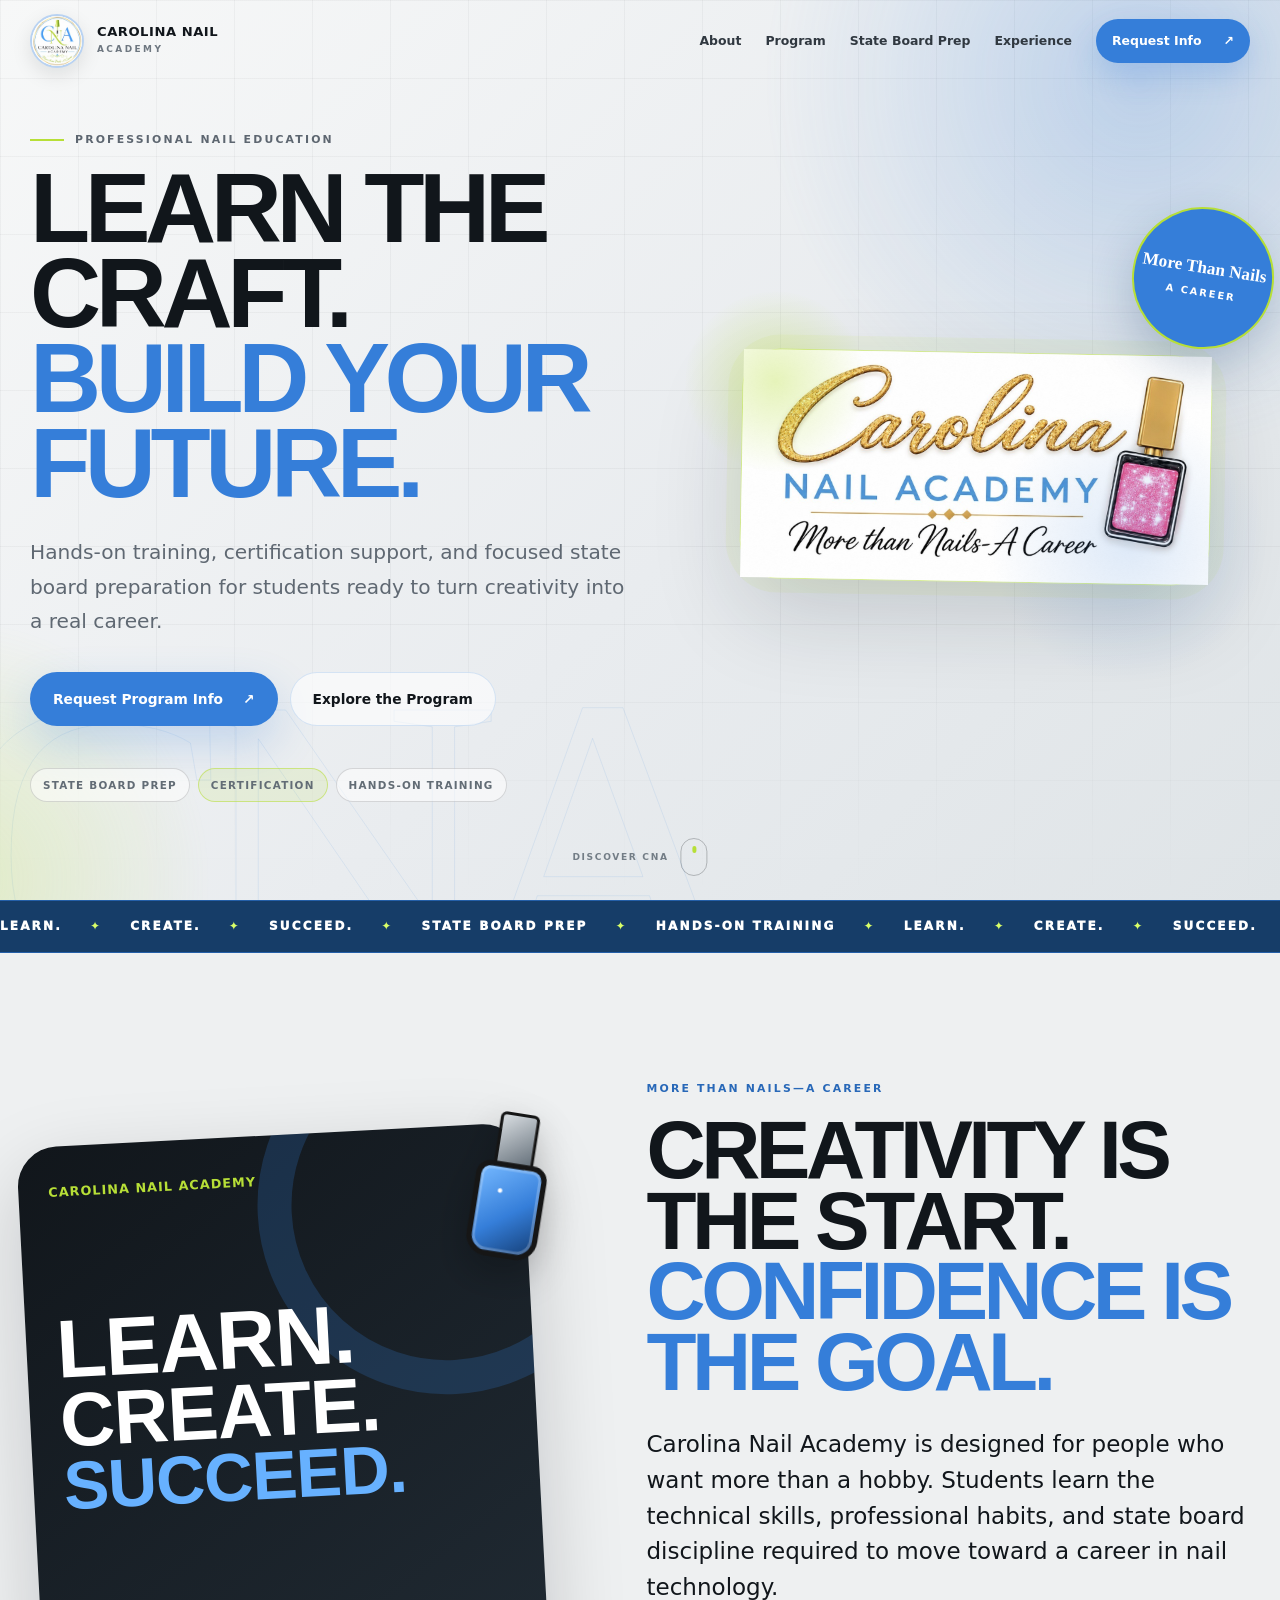
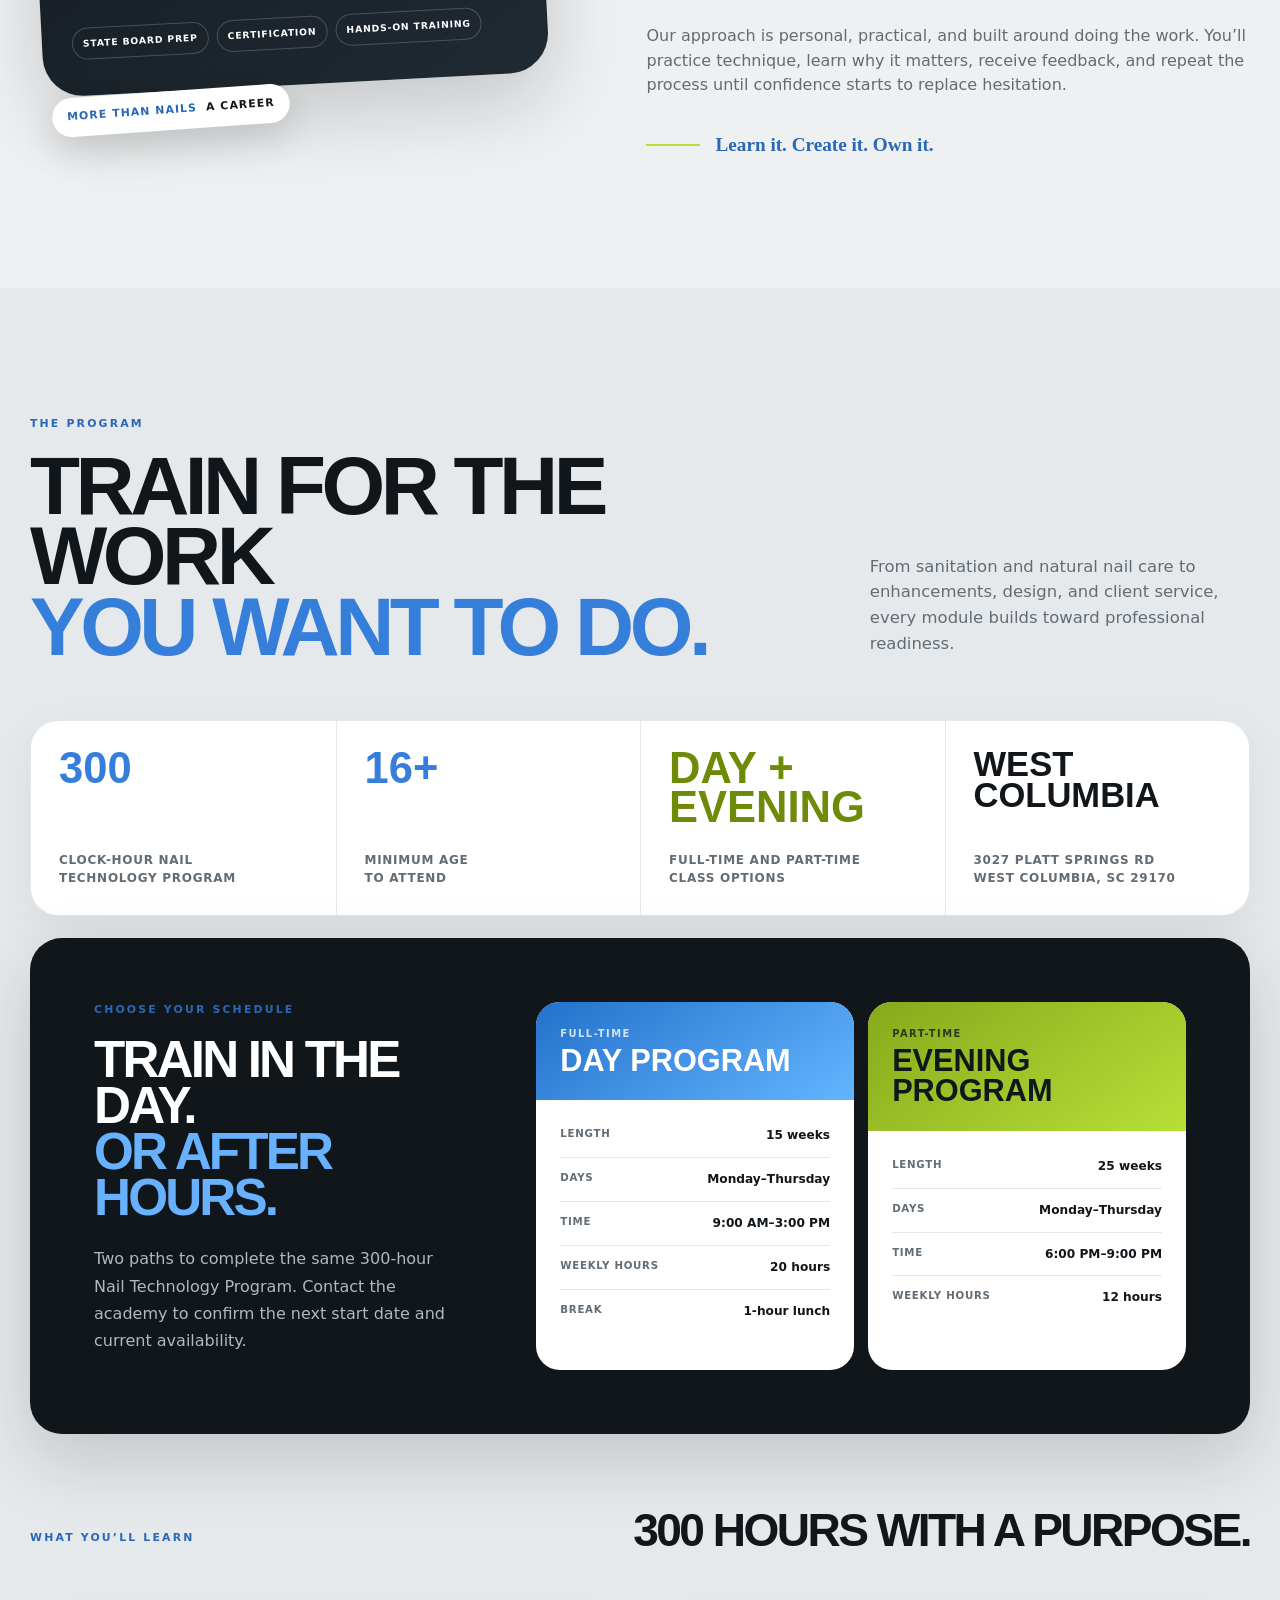
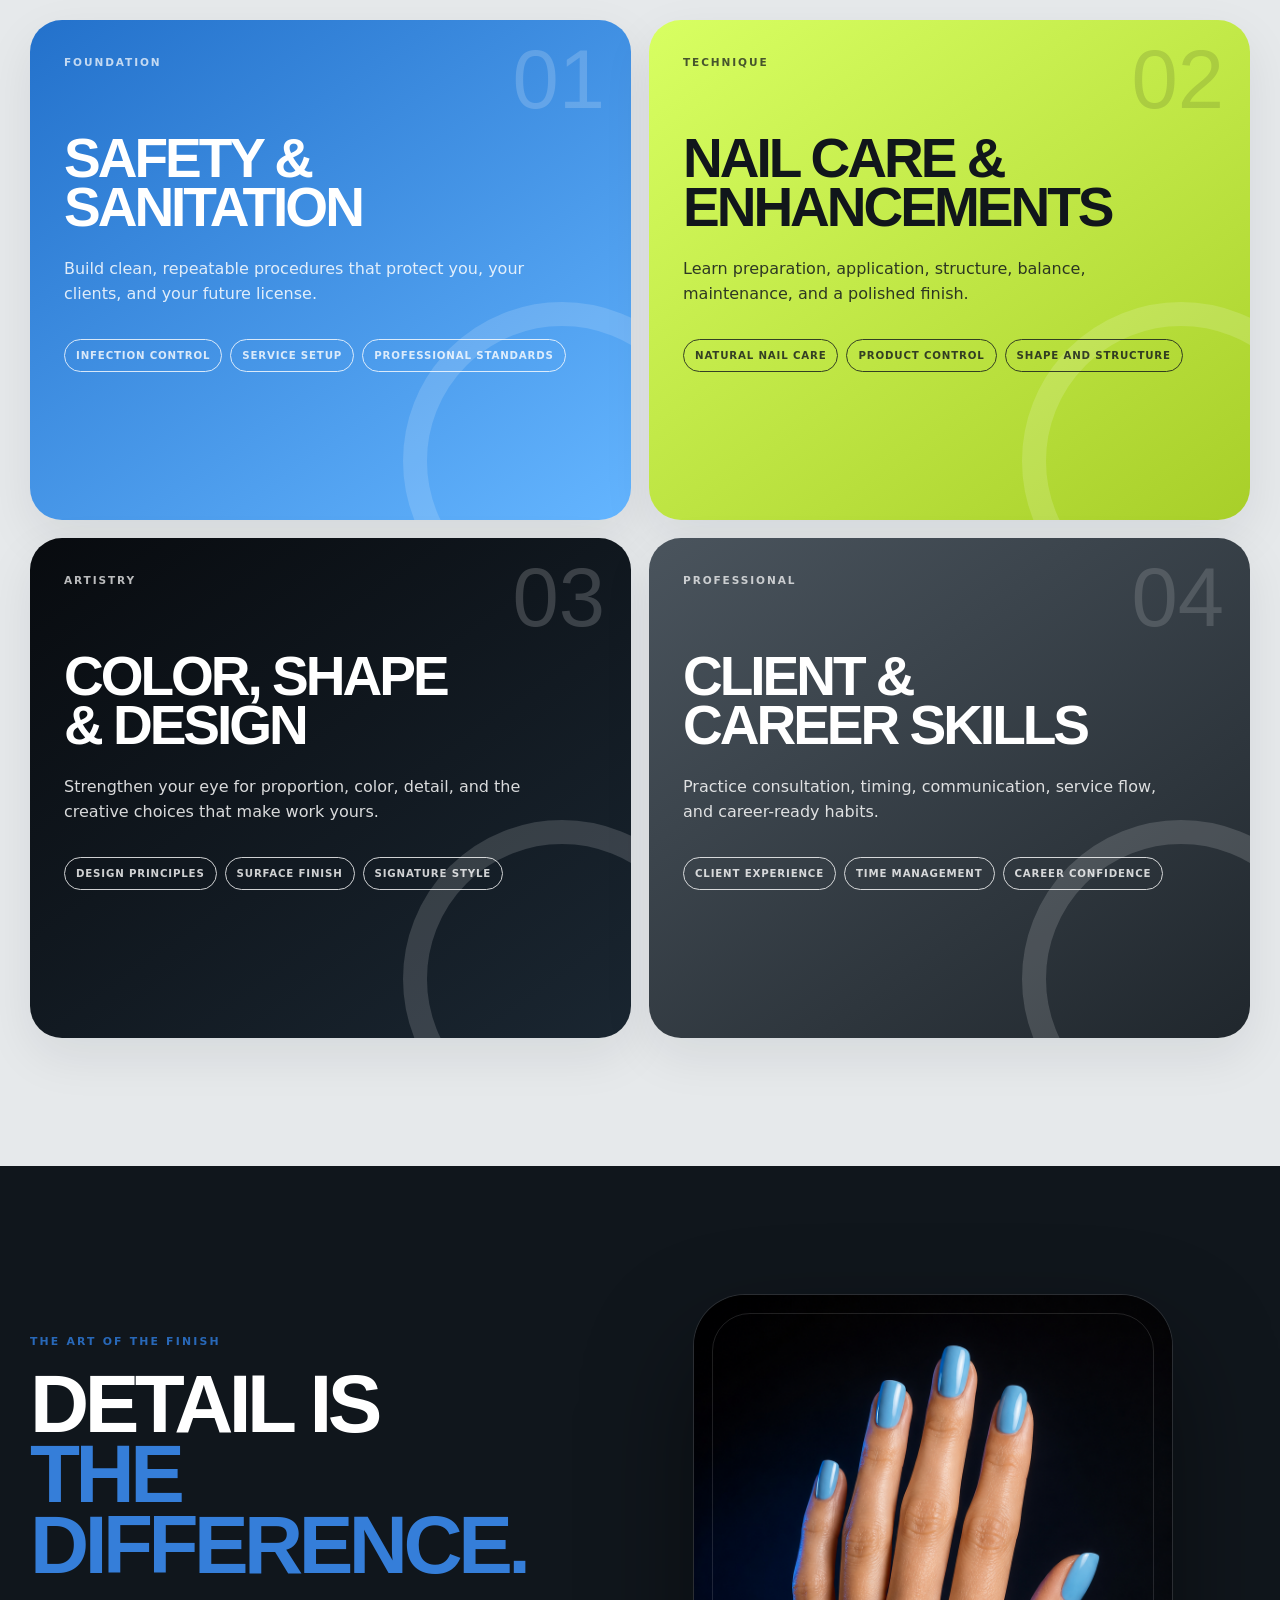
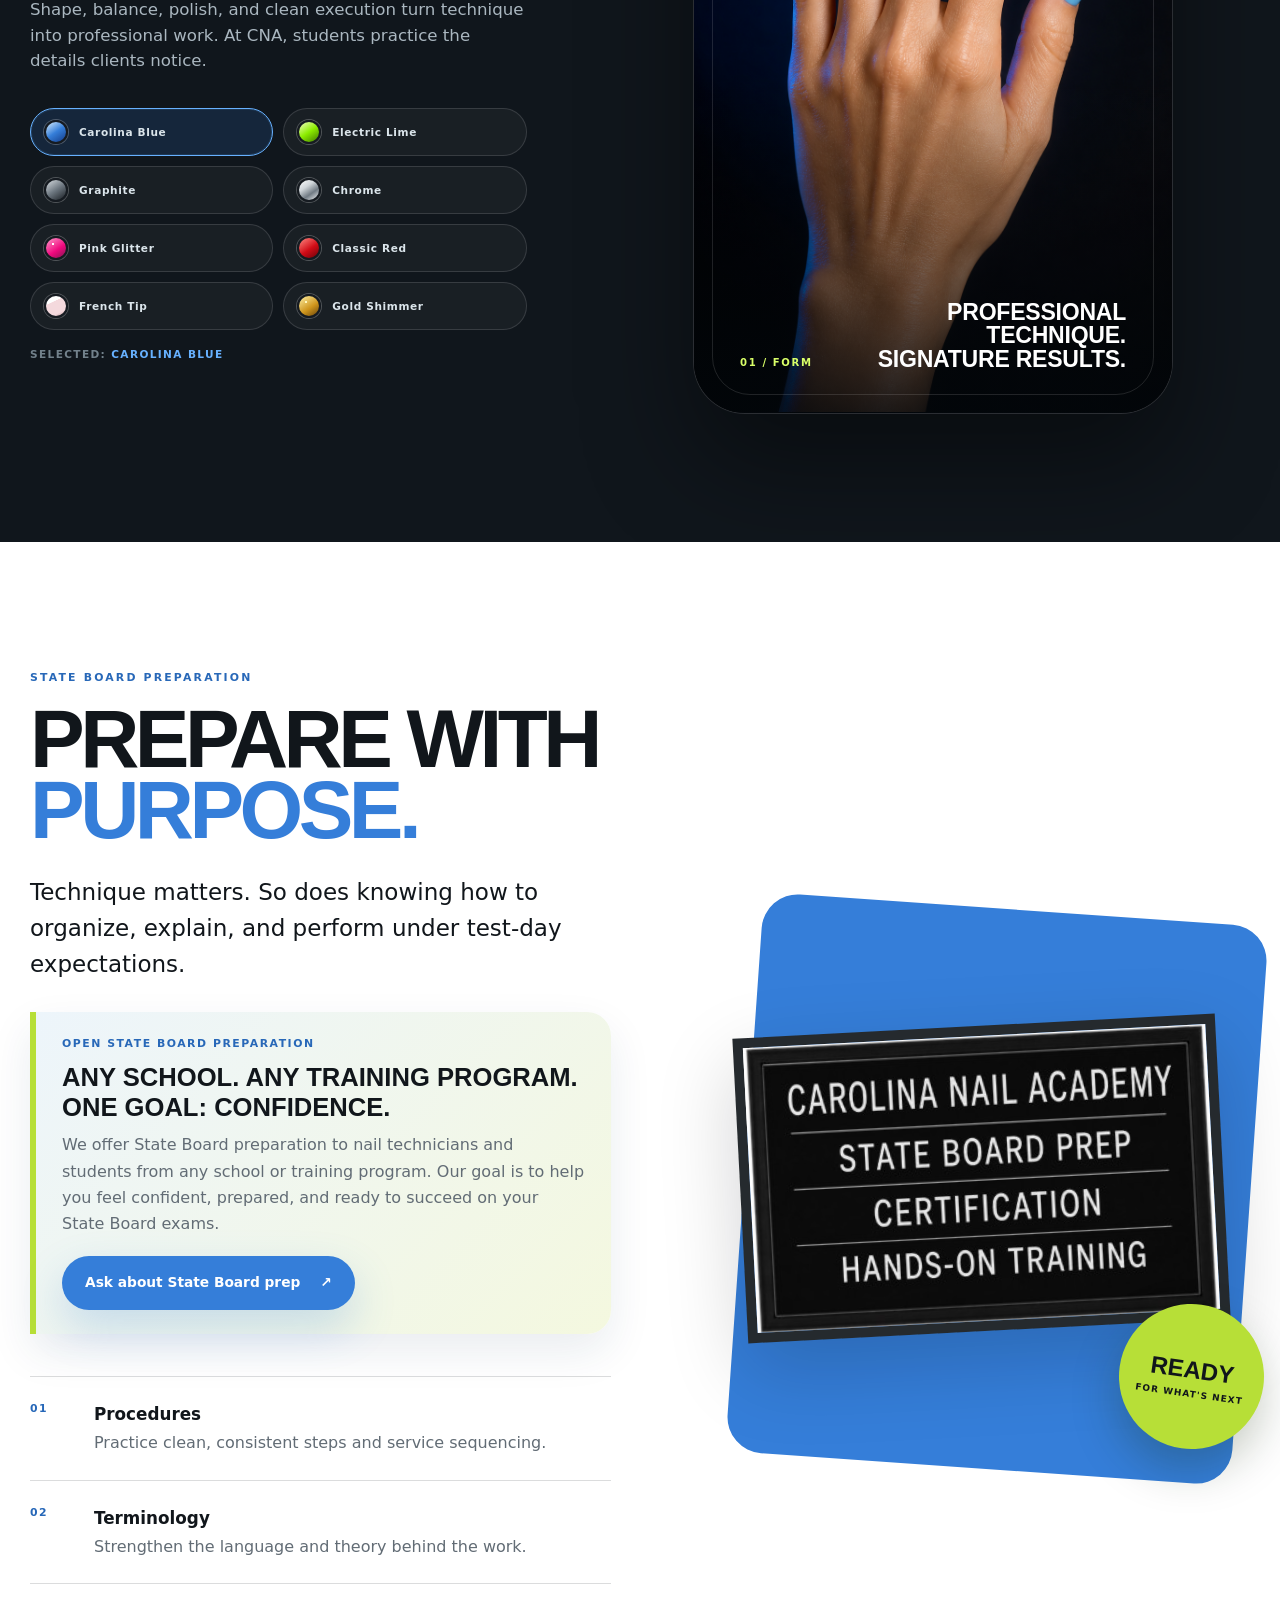
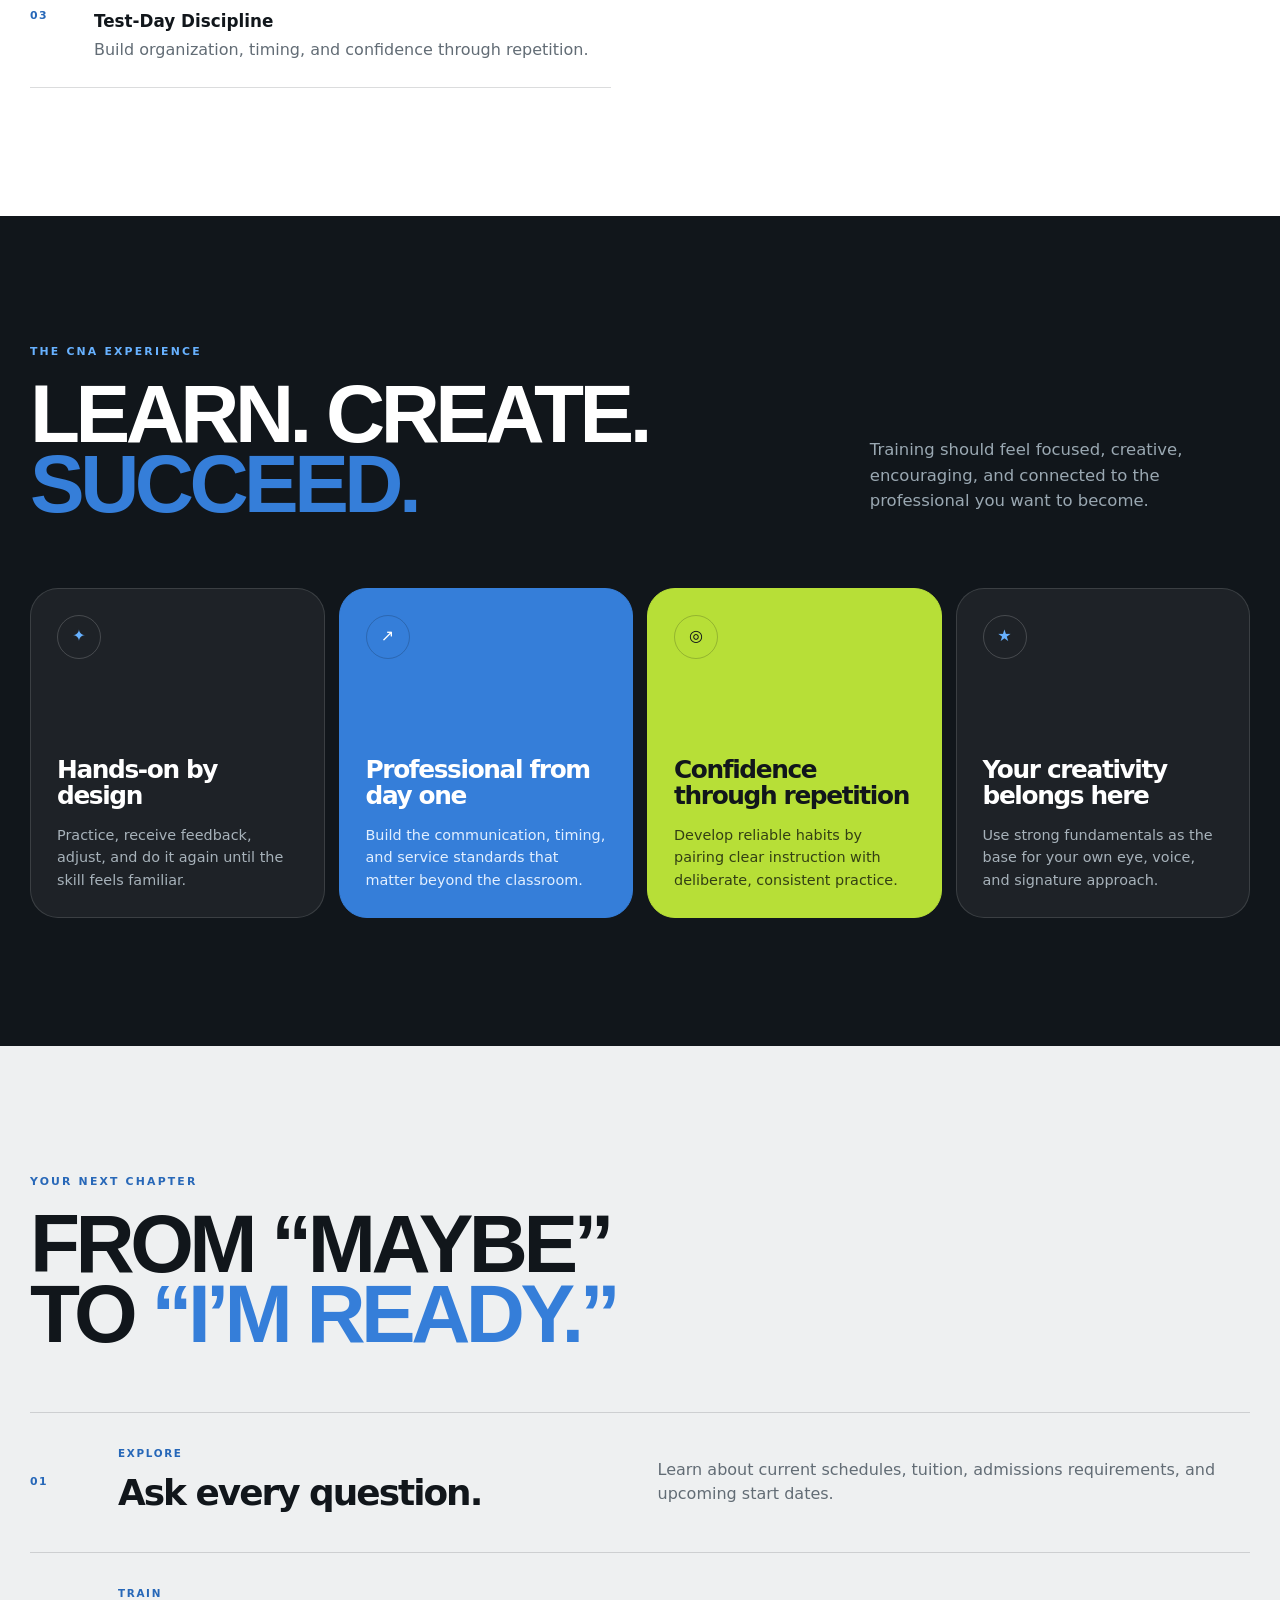
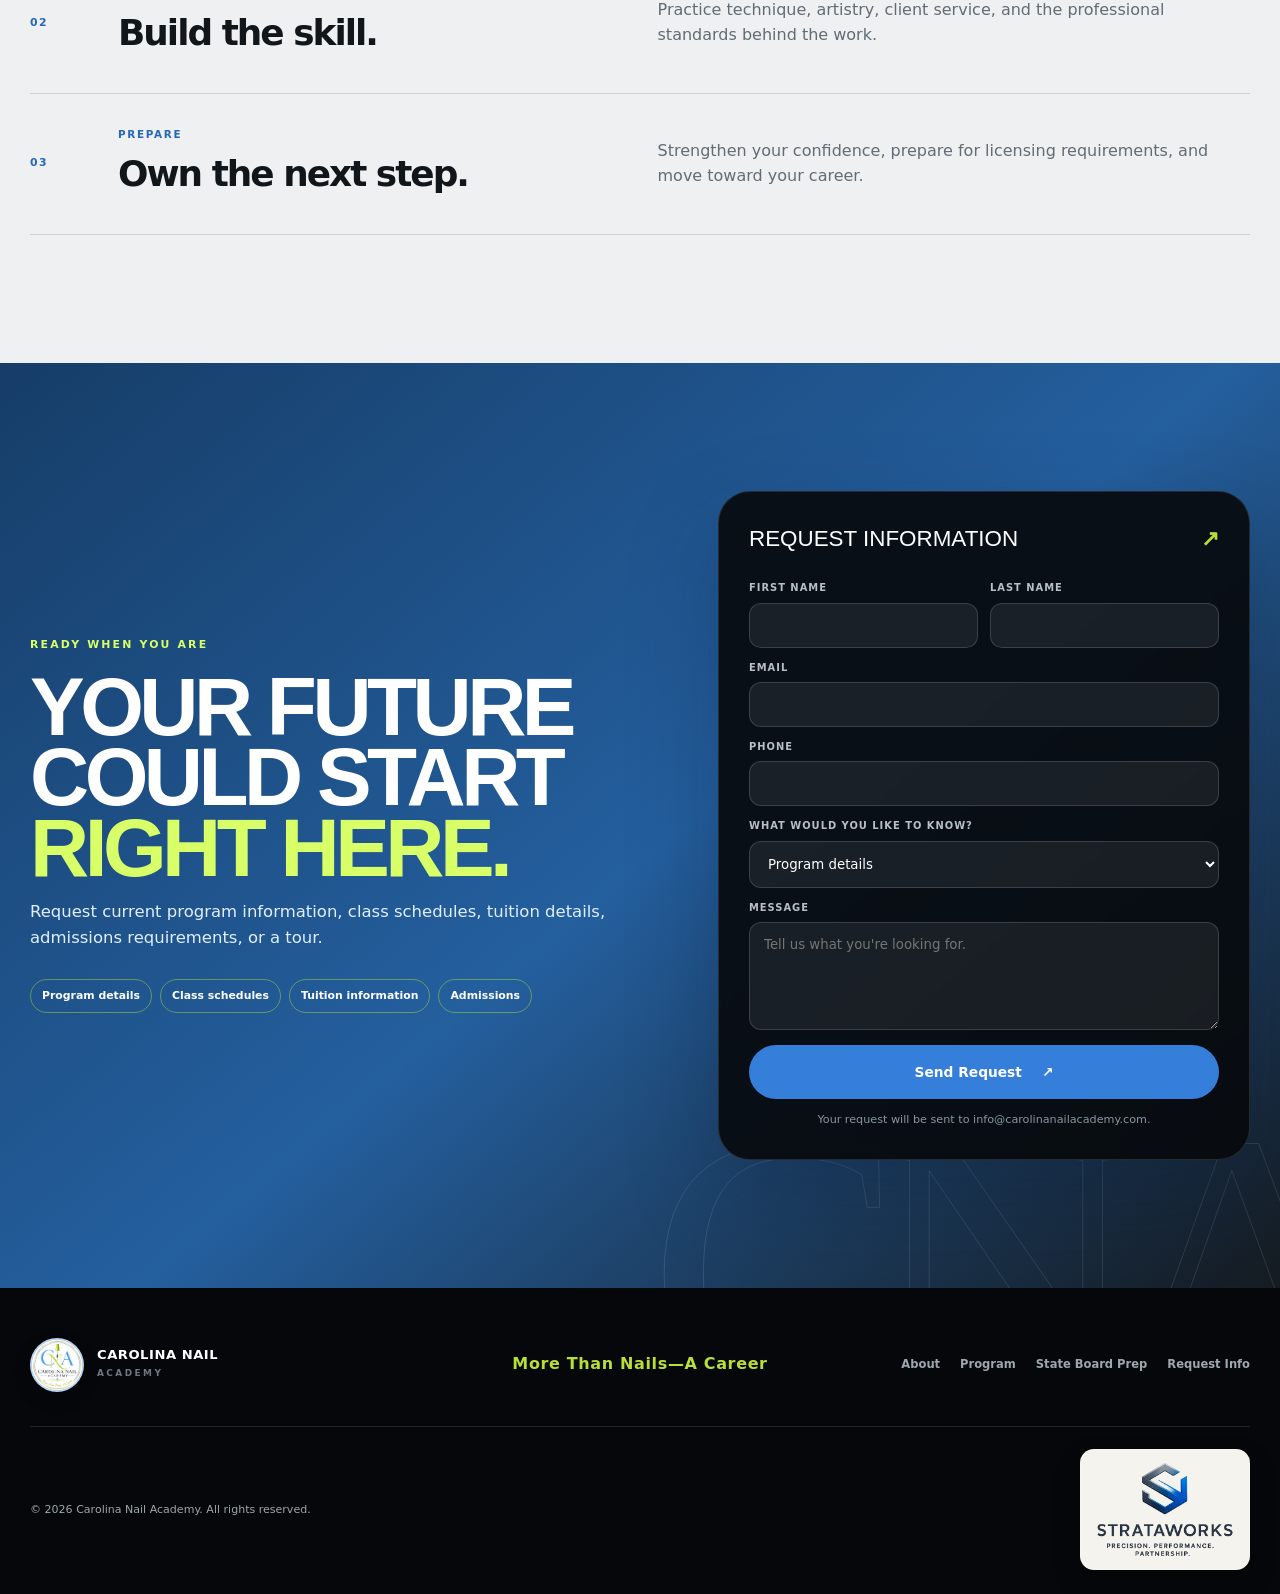
==== index.html @ ae4e2f76 "feat: connect inquiry form to academy inbox" ====
<!doctype html>
<html lang="en">
  <head>
    <meta charset="utf-8" />
    <meta name="viewport" content="width=device-width,initial-scale=1" />
    <meta name="theme-color" content="#15191e" />
    <meta
      name="description"
      content="Carolina Nail Academy offers hands-on nail technology education, certification support, and focused state board preparation in a modern, welcoming learning environment."
    />
    <meta
      property="og:title"
      content="Carolina Nail Academy | More Than Nails—A Career"
    />
    <meta
      property="og:description"
      content="Learn the craft, prepare for state board, and build the confidence to begin your nail career."
    />
    <meta property="og:type" content="website" />
    <meta property="og:image" content="assets/cna-pink-wordmark.jpg" />
    <title>Carolina Nail Academy | More Than Nails—A Career</title>
    <link rel="icon" href="assets/cna-business-logo.jpg" type="image/jpeg" />
    <link rel="stylesheet" href="styles.css?v=finish-library" />
    <style>
      :root {
        --ink: #11161b;
        --ink-soft: #1b2229;
        --paper: #eef0f1;
        --white: #ffffff;
        --blue: #357ed9;
        --blue-bright: #67b1ff;
        --lime: #b7df37;
        --lime-bright: #d9ff68;
        --gold: #b7df37;
        --pink: #357ed9;
        --muted: #626c75;
        --line: rgba(17, 22, 27, 0.15);
      }
      :focus-visible {
        outline-color: var(--lime);
      }
      .brand-logo {
        border-color: rgba(53, 126, 217, 0.35);
      }
      .site-nav > a:not(.nav-cta)::after {
        background: var(--blue);
      }
      .nav-cta {
        background: var(--blue);
        color: #fff;
        box-shadow: 0 12px 30px rgba(53, 126, 217, 0.24);
      }
      .nav-cta:hover {
        background: var(--lime);
        color: var(--ink);
      }
      .hero {
        background: linear-gradient(
          135deg,
          #f7f8f8 0,
          #e9ecef 56%,
          #dfe4e7 100%
        );
      }
      .hero::after {
        -webkit-text-stroke-color: rgba(53, 126, 217, 0.1);
      }
      .glow-blue {
        background: radial-gradient(
          circle,
          rgba(53, 126, 217, 0.25),
          rgba(53, 126, 217, 0.07) 48%,
          transparent 70%
        );
      }
      .glow-lime {
        background: radial-gradient(
          circle,
          rgba(183, 223, 55, 0.24),
          transparent 68%
        );
      }
      .kicker span {
        background: var(--lime);
      }
      h1 em,
      h2 em {
        color: var(--blue);
      }
      .button-pink {
        background: var(--blue);
        color: #fff;
        box-shadow: 0 18px 44px rgba(53, 126, 217, 0.23);
      }
      .button-pink:hover {
        background: var(--lime);
        color: var(--ink);
      }
      .button-quiet {
        border-color: rgba(53, 126, 217, 0.18);
      }
      .hero-proof span {
        background: rgba(255, 255, 255, 0.55);
      }
      .hero-proof span:nth-child(2) {
        border-color: rgba(183, 223, 55, 0.55);
        background: rgba(183, 223, 55, 0.12);
      }
      .art-frame {
        border-color: rgba(183, 223, 55, 0.52);
        background: linear-gradient(145deg, #fff, #eef1f3);
        box-shadow:
          0 34px 90px rgba(19, 30, 42, 0.16),
          0 0 0 14px rgba(183, 223, 55, 0.08);
      }
      .art-frame::before {
        content: "";
        position: absolute;
        left: -58px;
        top: -58px;
        width: 180px;
        height: 180px;
        border-radius: 50%;
        background: radial-gradient(
          circle,
          rgba(183, 223, 55, 0.34),
          rgba(183, 223, 55, 0.08) 56%,
          transparent 72%
        );
        pointer-events: none;
      }
      .art-frame::after {
        background: radial-gradient(
          circle,
          rgba(53, 126, 217, 0.16),
          transparent 70%
        );
      }
      .hero-visual {
        display: flex;
        align-items: center;
        justify-content: center;
        min-height: 560px;
      }
      .art-frame {
        position: relative;
        inset: auto;
        width: min(100%, 470px);
        min-height: 0;
        display: grid;
        place-items: center;
        overflow: visible;
        transform: rotate(1deg);
      }
      .art-frame img {
        width: 100%;
        height: auto;
        max-height: 560px;
        padding: 0;
        object-fit: contain;
        object-position: center;
      }
      @media (max-width: 1060px) {
        .hero-visual {
          min-height: 520px;
        }
        .art-frame {
          width: min(88vw, 440px);
        }
      }
      @media (max-width: 540px) {
        .hero-visual {
          min-height: 430px;
        }
        .art-frame {
          width: min(88vw, 360px);
        }
      }
      .career-stamp {
        border-color: var(--lime);
        background: var(--blue);
        color: #fff;
        box-shadow: 0 18px 45px rgba(24, 64, 110, 0.24);
      }
      .scroll-cue i::before {
        background: var(--lime);
      }
      .credential-bar {
        border-color: #245fa8;
        background: #163d68;
        color: #fff;
      }
      .credential-track b {
        color: var(--lime-bright);
      }
      .eyebrow {
        color: #2868b8;
      }
      .career-card {
        background: linear-gradient(145deg, #11161b, #202a33);
      }
      .career-card::after {
        border-color: rgba(53, 126, 217, 0.22);
      }
      .career-card > p {
        color: var(--lime);
        font-family: var(--sans);
        font-weight: 850;
        text-transform: uppercase;
        letter-spacing: 0.08em;
        font-size: 0.8rem;
      }
      .career-card > strong em {
        color: var(--blue-bright);
      }
      .career-card > strong {
        font-size: clamp(2.8rem, 5vw, 5.25rem);
        line-height: 0.9;
      }
      .career-card {
        padding: 42px;
      }
      @media (max-width: 540px) {
        .career-card {
          padding: 28px;
        }
        .career-card > strong {
          font-size: clamp(2.45rem, 11vw, 3.35rem);
          line-height: 0.92;
        }
        .polish-bottle {
          right: -12px;
          top: 18px;
          transform: rotate(9deg) scale(0.72);
        }
      }
      .polish-bottle i {
        background: linear-gradient(145deg, #d8dde1, #66717b);
      }
      .polish-bottle span {
        background:
          radial-gradient(circle at 35% 28%, #fff 0 2%, transparent 4%),
          linear-gradient(145deg, #75b8ff, #357ed9 55%, #153f77);
      }
      .art-note span,
      .signature-line {
        color: #2868b8;
      }
      .signature-line span {
        background: var(--lime);
      }
      .program-section {
        background: #e6e9eb;
      }
      .card-lime {
        background: linear-gradient(145deg, #d8ff62, #a8cf29);
        color: var(--ink);
      }
      .card-gold {
        background: linear-gradient(145deg, #4a545d, #20272d);
        color: #fff;
      }
      .card-gold .card-number {
        color: rgba(255, 255, 255, 0.14);
      }
      .studio-section {
        background: #10161c;
      }
      .finish-label strong {
        color: var(--blue-bright);
      }
      .swatch-graphite {
        background: linear-gradient(145deg, #d9dee2, #6d7780, #171c21);
      }
      .swatch-chrome {
        background: linear-gradient(
          145deg,
          #fff,
          #cfd5d9 35%,
          #717b84 65%,
          #f7f9fa
        );
      }
      .finish-graphite {
        --finish: linear-gradient(
          150deg,
          #eef1f3 0 7%,
          #7d8790 28%,
          #343b42 63%,
          #11161b 88%,
          #8f99a2
        );
      }
      .finish-chrome {
        --finish: linear-gradient(
          150deg,
          #ffffff 0 8%,
          #dfe4e7 24%,
          #8f989f 48%,
          #394047 72%,
          #f5f7f8 92%
        );
      }
      .orbit-one::before {
        background: var(--blue);
        box-shadow: 0 0 28px var(--blue);
      }
      .orbit-two::before {
        background: var(--lime);
        box-shadow: 0 0 28px var(--lime);
      }
      .stage-badge {
        border-color: rgba(183, 223, 55, 0.35);
        color: var(--lime-bright);
      }
      .experience-card > span {
        color: var(--blue-bright);
      }
      .experience-card.accent-lime {
        background: var(--lime);
        color: var(--ink);
        border-color: var(--lime);
      }
      .experience-card.accent-lime p {
        color: #334013;
      }
      .contact-section {
        background: linear-gradient(
          140deg,
          #163d68 0,
          #245f9e 52%,
          #151b21 100%
        );
      }
      .contact-copy .eyebrow,
      .contact-copy h2 em {
        color: var(--lime-bright);
      }
      .contact-points span {
        border-color: rgba(183, 223, 55, 0.45);
      }
      .form-title b {
        color: var(--lime);
      }
      .interest-form input:focus,
      .interest-form select:focus,
      .interest-form textarea:focus {
        border-color: var(--blue-bright);
        box-shadow: 0 0 0 3px rgba(53, 126, 217, 0.2);
      }
      .form-button {
        background: var(--blue);
        color: #fff;
      }
      .form-button:hover {
        background: var(--lime);
        color: var(--ink);
      }
      .form-note.is-success {
        color: var(--lime-bright);
      }
      .footer-main > p {
        color: var(--lime);
        font-family: var(--sans);
        font-weight: 800;
        letter-spacing: 0.04em;
      }
      .footer-bottom a:hover,
      .footer-nav a:hover {
        color: var(--lime);
      }
    </style>
    <script defer="defer" src="script.js?v=finish-library"></script>
  </head>
  <body>
    <a class="skip-link" href="#main">Skip to content</a>
    <header class="site-header" id="top">
      <div class="shell nav-shell">
        <a class="brand" href="#home" aria-label="Carolina Nail Academy home"
          ><img
            class="brand-logo"
            src="assets/cna-business-logo.jpg"
            alt=""
          /><span class="brand-name"
            ><strong>Carolina Nail</strong><small>Academy</small></span
          ></a
        ><button
          class="menu-toggle"
          type="button"
          aria-expanded="false"
          aria-controls="site-nav"
          aria-label="Open navigation"
        >
          <span></span><span></span>
        </button>
        <nav class="site-nav" id="site-nav" aria-label="Primary navigation">
          <a href="#about">About</a><a href="#program">Program</a
          ><a href="#board-prep">State Board Prep</a
          ><a href="#experience">Experience</a
          ><a class="nav-cta" href="#contact"
            >Request Info <span aria-hidden="true">↗</span></a
          >
        </nav>
      </div>
    </header>
    <main id="main">
      <section class="hero" id="home">
        <div class="hero-glow glow-blue" aria-hidden="true"></div>
        <div class="hero-glow glow-lime" aria-hidden="true"></div>
        <div class="shell hero-grid">
          <div class="hero-copy reveal">
            <p class="kicker"><span></span> Professional Nail Education</p>
            <h1>Learn the craft.<br /><em>Build your future.</em></h1>
            <p class="hero-lede">
              Hands-on training, certification support, and focused state board
              preparation for students ready to turn creativity into a real
              career.
            </p>
            <div class="hero-actions">
              <a class="button button-pink" href="#contact"
                >Request Program Info <span aria-hidden="true">↗</span></a
              ><a class="button button-quiet" href="#program"
                >Explore the Program</a
              >
            </div>
            <div class="hero-proof" aria-label="Program focus">
              <span>State Board Prep</span><span>Certification</span
              ><span>Hands-On Training</span>
            </div>
          </div>
          <div
            class="hero-visual reveal"
            aria-label="Carolina Nail Academy wordmark"
          >
            <div class="art-frame">
              <img
                src="assets/cna-pink-wordmark.jpg"
                alt="Carolina Nail Academy — More Than Nails, A Career"
              />
            </div>
            <div class="career-stamp" aria-hidden="true">
              <strong>More Than Nails</strong><span>A Career</span>
            </div>
          </div>
        </div>
        <a class="scroll-cue" href="#about"
          ><span>Discover CNA</span><i aria-hidden="true"></i
        ></a>
      </section>
      <section class="credential-bar" aria-label="Academy promise">
        <div class="credential-track">
          <span>LEARN.</span><b>✦</b><span>CREATE.</span><b>✦</b
          ><span>SUCCEED.</span><b>✦</b><span>STATE BOARD PREP</span><b>✦</b
          ><span>HANDS-ON TRAINING</span><b>✦</b
          ><span aria-hidden="true">LEARN.</span><b aria-hidden="true">✦</b
          ><span aria-hidden="true">CREATE.</span><b aria-hidden="true">✦</b
          ><span aria-hidden="true">SUCCEED.</span><b aria-hidden="true">✦</b
          ><span aria-hidden="true">STATE BOARD PREP</span
          ><b aria-hidden="true">✦</b
          ><span aria-hidden="true">HANDS-ON TRAINING</span
          ><b aria-hidden="true">✦</b>
        </div>
      </section>
      <section class="section about-section" id="about">
        <div class="shell about-grid">
          <div
            class="about-art reveal"
            aria-label="Carolina Nail Academy learning promise"
          >
            <div class="career-card">
              <p>Carolina Nail Academy</p>
              <strong>LEARN.<br />CREATE.<br /><em>SUCCEED.</em></strong>
              <div>
                <span>State Board Prep</span><span>Certification</span
                ><span>Hands-On Training</span>
              </div>
            </div>
            <div class="polish-bottle" aria-hidden="true">
              <i></i><span></span>
            </div>
            <p class="art-note"><span>More Than Nails</span> A Career</p>
          </div>
          <div class="about-copy reveal">
            <p class="eyebrow">More Than Nails—A Career</p>
            <h2>
              CREATIVITY IS THE START.<br /><em>CONFIDENCE IS THE GOAL.</em>
            </h2>
            <p class="lead">
              Carolina Nail Academy is designed for people who want more than a
              hobby. Students learn the technical skills, professional habits,
              and state board discipline required to move toward a career in
              nail technology.
            </p>
            <p>
              Our approach is personal, practical, and built around doing the
              work. You’ll practice technique, learn why it matters, receive
              feedback, and repeat the process until confidence starts to
              replace hesitation.
            </p>
            <div class="signature-line">
              <span></span><strong>Learn it. Create it. Own it.</strong>
            </div>
          </div>
        </div>
      </section>
      <section class="section program-section" id="program">
        <div class="shell">
          <div class="section-heading reveal">
            <div>
              <p class="eyebrow">The Program</p>
              <h2>TRAIN FOR THE WORK<br /><em>YOU WANT TO DO.</em></h2>
            </div>
            <p>
              From sanitation and natural nail care to enhancements, design, and
              client service, every module builds toward professional readiness.
            </p>
          </div>
          <div class="program-facts reveal" aria-label="Program highlights">
            <article>
              <strong>300</strong>
              <span>Clock-hour nail<br />technology program</span>
            </article>
            <article>
              <strong>16+</strong> <span>Minimum age<br />to attend</span>
            </article>
            <article>
              <strong>Day + Evening</strong>
              <span>Full-time and part-time<br />class options</span>
            </article>
            <article>
              <strong>West Columbia</strong>
              <span>3027 Platt Springs Rd<br />West Columbia, SC 29170</span>
            </article>
          </div>
          <div class="schedule-panel reveal" id="schedule">
            <div class="schedule-intro">
              <p class="eyebrow">Choose Your Schedule</p>
              <h3>TRAIN IN THE DAY.<br /><em>OR AFTER HOURS.</em></h3>
              <p>
                Two paths to complete the same 300-hour Nail Technology Program.
                Contact the academy to confirm the next start date and current
                availability.
              </p>
            </div>
            <div class="schedule-options">
              <article class="schedule-card schedule-day">
                <div><span>Full-Time</span><strong>Day Program</strong></div>
                <dl>
                  <div>
                    <dt>Length</dt>
                    <dd>15 weeks</dd>
                  </div>
                  <div>
                    <dt>Days</dt>
                    <dd>Monday–Thursday</dd>
                  </div>
                  <div>
                    <dt>Time</dt>
                    <dd>9:00 AM–3:00 PM</dd>
                  </div>
                  <div>
                    <dt>Weekly hours</dt>
                    <dd>20 hours</dd>
                  </div>
                  <div>
                    <dt>Break</dt>
                    <dd>1-hour lunch</dd>
                  </div>
                </dl>
              </article>
              <article class="schedule-card schedule-night">
                <div>
                  <span>Part-Time</span><strong>Evening Program</strong>
                </div>
                <dl>
                  <div>
                    <dt>Length</dt>
                    <dd>25 weeks</dd>
                  </div>
                  <div>
                    <dt>Days</dt>
                    <dd>Monday–Thursday</dd>
                  </div>
                  <div>
                    <dt>Time</dt>
                    <dd>6:00 PM–9:00 PM</dd>
                  </div>
                  <div>
                    <dt>Weekly hours</dt>
                    <dd>12 hours</dd>
                  </div>
                </dl>
              </article>
            </div>
          </div>
          <div class="curriculum-heading reveal">
            <p class="eyebrow">What You’ll Learn</p>
            <h3>300 HOURS WITH A PURPOSE.</h3>
          </div>
          <div class="program-grid">
            <article class="program-card card-blue reveal">
              <span class="card-number">01</span>
              <p class="card-kicker">Foundation</p>
              <h3>Safety &amp;<br />Sanitation</h3>
              <p>
                Build clean, repeatable procedures that protect you, your
                clients, and your future license.
              </p>
              <ul>
                <li>Infection control</li>
                <li>Service setup</li>
                <li>Professional standards</li>
              </ul>
            </article>
            <article class="program-card card-lime reveal">
              <span class="card-number">02</span>
              <p class="card-kicker">Technique</p>
              <h3>Nail Care &amp;<br />Enhancements</h3>
              <p>
                Learn preparation, application, structure, balance, maintenance,
                and a polished finish.
              </p>
              <ul>
                <li>Natural nail care</li>
                <li>Product control</li>
                <li>Shape and structure</li>
              </ul>
            </article>
            <article class="program-card card-dark reveal">
              <span class="card-number">03</span>
              <p class="card-kicker">Artistry</p>
              <h3>Color, Shape<br />&amp; Design</h3>
              <p>
                Strengthen your eye for proportion, color, detail, and the
                creative choices that make work yours.
              </p>
              <ul>
                <li>Design principles</li>
                <li>Surface finish</li>
                <li>Signature style</li>
              </ul>
            </article>
            <article class="program-card card-gold reveal">
              <span class="card-number">04</span>
              <p class="card-kicker">Professional</p>
              <h3>Client &amp;<br />Career Skills</h3>
              <p>
                Practice consultation, timing, communication, service flow, and
                career-ready habits.
              </p>
              <ul>
                <li>Client experience</li>
                <li>Time management</li>
                <li>Career confidence</li>
              </ul>
            </article>
          </div>
        </div>
      </section>
      <section class="section studio-section" id="style-studio">
        <div class="shell studio-grid">
          <div class="studio-copy reveal">
            <p class="eyebrow">The Art of the Finish</p>
            <h2>DETAIL IS<br /><em>THE DIFFERENCE.</em></h2>
            <p>
              Shape, balance, polish, and clean execution turn technique into
              professional work. At CNA, students practice the details clients
              notice.
            </p>
            <div
              class="finish-controls"
              role="group"
              aria-label="Choose a nail finish"
            >
              <button
                class="finish-button is-active"
                type="button"
                data-finish="blue"
                data-src="assets/nail-studio-editorial.png"
                aria-pressed="true"
              >
                <i class="swatch-blue" aria-hidden="true"></i>
                <span>Carolina Blue</span>
              </button>
              <button
                class="finish-button"
                type="button"
                data-finish="lime"
                data-src="assets/nail-studio-lime.png"
                aria-pressed="false"
              >
                <i class="swatch-lime" aria-hidden="true"></i>
                <span>Electric Lime</span>
              </button>
              <button
                class="finish-button"
                type="button"
                data-finish="graphite"
                data-src="assets/nail-studio-graphite.png"
                aria-pressed="false"
              >
                <i class="swatch-graphite" aria-hidden="true"></i>
                <span>Graphite</span>
              </button>
              <button
                class="finish-button"
                type="button"
                data-finish="chrome"
                data-src="assets/nail-studio-chrome.png"
                aria-pressed="false"
              >
                <i class="swatch-chrome" aria-hidden="true"></i>
                <span>Chrome</span>
              </button>
              <button
                class="finish-button"
                type="button"
                data-finish="pink-glitter"
                data-src="assets/nail-studio-pink-glitter.png"
                aria-pressed="false"
              >
                <i class="swatch-pink-glitter" aria-hidden="true"></i>
                <span>Pink Glitter</span>
              </button>
              <button
                class="finish-button"
                type="button"
                data-finish="classic-red"
                data-src="assets/nail-studio-classic-red.png"
                aria-pressed="false"
              >
                <i class="swatch-classic-red" aria-hidden="true"></i>
                <span>Classic Red</span>
              </button>
              <button
                class="finish-button"
                type="button"
                data-finish="french-tip"
                data-src="assets/nail-studio-french-tip.png"
                aria-pressed="false"
              >
                <i class="swatch-french-tip" aria-hidden="true"></i>
                <span>French Tip</span>
              </button>
              <button
                class="finish-button"
                type="button"
                data-finish="gold-shimmer"
                data-src="assets/nail-studio-gold-shimmer.png"
                aria-pressed="false"
              >
                <i class="swatch-gold-shimmer" aria-hidden="true"></i>
                <span>Gold Shimmer</span>
              </button>
            </div>
            <p class="finish-label">
              Selected: <strong id="finish-name">Carolina Blue</strong>
            </p>
          </div>
          <figure class="studio-photo reveal">
            <img
              id="studio-hand"
              src="assets/nail-studio-editorial.png"
              alt="Professional Carolina blue manicure on a natural hand"
            />
            <figcaption>
              <span>01 / Form</span>
              <strong
                >Professional<br />technique.<br />Signature results.</strong
              >
            </figcaption>
          </figure>
        </div>
      </section>
      <section class="section prep-section" id="board-prep">
        <div class="shell prep-grid">
          <div class="prep-copy reveal">
            <p class="eyebrow">State Board Preparation</p>
            <h2>PREPARE WITH<br /><em>PURPOSE.</em></h2>
            <p class="lead">
              Technique matters. So does knowing how to organize, explain, and
              perform under test-day expectations.
            </p>
            <div class="prep-open-callout">
              <p>Open State Board Preparation</p>
              <strong
                >Any school. Any training program. One goal: confidence.</strong
              >
              <span
                >We offer State Board preparation to nail technicians and
                students from any school or training program. Our goal is to
                help you feel confident, prepared, and ready to succeed on your
                State Board exams.</span
              >
              <a class="button button-pink" href="#contact"
                >Ask about State Board prep <span aria-hidden="true">↗</span></a
              >
            </div>
            <div class="prep-list">
              <div>
                <span>01</span>
                <p>
                  <strong>Procedures</strong>Practice clean, consistent steps
                  and service sequencing.
                </p>
              </div>
              <div>
                <span>02</span>
                <p>
                  <strong>Terminology</strong>Strengthen the language and theory
                  behind the work.
                </p>
              </div>
              <div>
                <span>03</span>
                <p>
                  <strong>Test-Day Discipline</strong>Build organization,
                  timing, and confidence through repetition.
                </p>
              </div>
            </div>
          </div>
          <div class="prep-visual reveal">
            <img
              src="assets/cna-message-board.jpg"
              alt="Carolina Nail Academy: State Board Prep, Certification, Hands-On Training"
            />
            <div class="prep-seal">
              <strong>READY</strong><span>FOR WHAT'S NEXT</span>
            </div>
          </div>
        </div>
      </section>
      <section class="section experience-section" id="experience">
        <div class="shell">
          <div class="section-heading light reveal">
            <div>
              <p class="eyebrow">The CNA Experience</p>
              <h2>LEARN. CREATE.<br /><em>SUCCEED.</em></h2>
            </div>
            <p>
              Training should feel focused, creative, encouraging, and connected
              to the professional you want to become.
            </p>
          </div>
          <div class="experience-grid">
            <article class="experience-card reveal">
              <span>✦</span>
              <h3>Hands-on by design</h3>
              <p>
                Practice, receive feedback, adjust, and do it again until the
                skill feels familiar.
              </p>
            </article>
            <article class="experience-card accent-blue reveal">
              <span>↗</span>
              <h3>Professional from day one</h3>
              <p>
                Build the communication, timing, and service standards that
                matter beyond the classroom.
              </p>
            </article>
            <article class="experience-card accent-lime reveal">
              <span>◎</span>
              <h3>Confidence through repetition</h3>
              <p>
                Develop reliable habits by pairing clear instruction with
                deliberate, consistent practice.
              </p>
            </article>
            <article class="experience-card reveal">
              <span>★</span>
              <h3>Your creativity belongs here</h3>
              <p>
                Use strong fundamentals as the base for your own eye, voice, and
                signature approach.
              </p>
            </article>
          </div>
        </div>
      </section>
      <section class="section path-section">
        <div class="shell">
          <div class="path-head reveal">
            <p class="eyebrow">Your Next Chapter</p>
            <h2>FROM “MAYBE”<br />TO <em>“I’M READY.”</em></h2>
          </div>
          <div class="path-steps">
            <article class="path-step reveal">
              <span>01</span>
              <div>
                <p>Explore</p>
                <h3>Ask every question.</h3>
              </div>
              <p>
                Learn about current schedules, tuition, admissions requirements,
                and upcoming start dates.
              </p>
            </article>
            <article class="path-step reveal">
              <span>02</span>
              <div>
                <p>Train</p>
                <h3>Build the skill.</h3>
              </div>
              <p>
                Practice technique, artistry, client service, and the
                professional standards behind the work.
              </p>
            </article>
            <article class="path-step reveal">
              <span>03</span>
              <div>
                <p>Prepare</p>
                <h3>Own the next step.</h3>
              </div>
              <p>
                Strengthen your confidence, prepare for licensing requirements,
                and move toward your career.
              </p>
            </article>
          </div>
        </div>
      </section>
      <section class="section contact-section" id="contact">
        <div class="shell contact-grid">
          <div class="contact-copy reveal">
            <p class="eyebrow">Ready When You Are</p>
            <h2>YOUR FUTURE<br />COULD START<br /><em>RIGHT HERE.</em></h2>
            <p>
              Request current program information, class schedules, tuition
              details, admissions requirements, or a tour.
            </p>
            <div class="contact-points">
              <span>Program details</span><span>Class schedules</span
              ><span>Tuition information</span><span>Admissions</span>
            </div>
          </div>
          <form
            class="interest-form reveal"
            id="interest-form"
            action="https://formsubmit.co/info@carolinanailacademy.com"
            method="POST"
          >
            <input
              type="hidden"
              name="_subject"
              value="New Carolina Nail Academy website inquiry"
            />
            <input
              type="hidden"
              name="_next"
              value="https://jamesshealy109-sudo.github.io/carolina-nail-academy/?submitted=1#contact"
            />
            <input type="hidden" name="_template" value="table" />
            <input
              type="hidden"
              name="_url"
              value="https://jamesshealy109-sudo.github.io/carolina-nail-academy/"
            />
            <input
              type="text"
              name="_honey"
              tabindex="-1"
              autocomplete="off"
              class="form-honeypot"
              aria-hidden="true"
            />
            <div class="form-title">
              <span>Request Information</span><b aria-hidden="true">↗</b>
            </div>
            <div class="form-row">
              <label
                >First name<input
                  name="first_name"
                  autocomplete="given-name"
                  required /></label
              ><label
                >Last name<input
                  name="last_name"
                  autocomplete="family-name"
                  required
              /></label>
            </div>
            <label
              >Email<input
                type="email"
                name="email"
                autocomplete="email"
                required /></label
            ><label
              >Phone<input type="tel" name="phone" autocomplete="tel" /></label
            ><label
              >What would you like to know?<select name="interest">
                <option>Program details</option>
                <option>State Board preparation</option>
                <option>Class schedules</option>
                <option>Tuition &amp; payment options</option>
                <option>Admissions requirements</option>
                <option>Schedule a tour</option>
              </select></label
            ><label
              >Message<textarea
                name="message"
                rows="4"
                placeholder="Tell us what you're looking for."
              ></textarea></label
            ><button class="button form-button" type="submit">
              Send Request <span aria-hidden="true">↗</span>
            </button>
            <p class="form-note" id="form-note" aria-live="polite">
              Your request will be sent to info@carolinanailacademy.com.
            </p>
          </form>
        </div>
      </section>
    </main>
    <footer>
      <div class="shell footer-main">
        <a
          class="brand brand-footer"
          href="#home"
          aria-label="Carolina Nail Academy home"
          ><img
            class="brand-logo"
            src="assets/cna-business-logo.jpg"
            alt=""
          /><span class="brand-name"
            ><strong>Carolina Nail</strong><small>Academy</small></span
          ></a
        >
        <p>More Than Nails—A Career</p>
        <nav class="footer-nav" aria-label="Footer navigation">
          <a href="#about">About</a><a href="#program">Program</a
          ><a href="#board-prep">State Board Prep</a
          ><a href="#contact">Request Info</a>
        </nav>
      </div>
      <div class="shell footer-bottom">
        <span
          >© <span id="year"></span> Carolina Nail Academy. All rights
          reserved.</span
        ><a
          class="site-credit"
          href="https://strataworks.tech"
          target="_blank"
          rel="noopener noreferrer"
          aria-label="Website by StrataWorks Tech"
          ><img
            src="assets/strataworks-logo.png"
            alt="Website by StrataWorks — Precision. Performance. Partnership."
        /></a>
      </div>
    </footer>
  </body>
</html>
---- styles.css ----
:root {
  --ink: #080b0f;
  --ink-soft: #111820;
  --paper: #f7f5ef;
  --white: #ffffff;
  --blue: #357ed9;
  --blue-bright: #5aa9ff;
  --lime: #b7df37;
  --lime-bright: #d8ff62;
  --gold: #d3a73f;
  --pink: #f3549b;
  --muted: #64707a;
  --line: rgba(8, 11, 15, 0.14);
  --dark-line: rgba(255, 255, 255, 0.14);
  --shadow: 0 28px 80px rgba(6, 11, 17, 0.18);
  --display: "Arial Black", "Helvetica Neue", Arial, sans-serif;
  --sans: Inter, ui-sans-serif, system-ui, -apple-system, BlinkMacSystemFont, "Segoe UI", sans-serif;
  color-scheme: light;
  font-family: var(--sans);
}

* { box-sizing: border-box; }
html { scroll-behavior: smooth; scroll-padding-top: 84px; }
body { margin: 0; overflow-x: hidden; background: var(--paper); color: var(--ink); line-height: 1.55; }
body, button, input, select, textarea { font-family: var(--sans); }
img { display: block; max-width: 100%; }
a { color: inherit; text-decoration: none; }
button { color: inherit; }
.shell { width: min(1220px, calc(100% - 44px)); margin-inline: auto; }
.section { padding: clamp(84px, 10vw, 150px) 0; scroll-margin-top: 82px; }

:focus-visible { outline: 3px solid var(--pink); outline-offset: 4px; }
.skip-link { position: fixed; z-index: 1000; top: 10px; left: 10px; padding: 10px 14px; border-radius: 8px; background: var(--white); color: var(--ink); transform: translateY(-160%); }
.skip-link:focus { transform: none; }

.site-header { position: fixed; inset: 0 0 auto; z-index: 100; color: var(--ink); transition: background .25s ease, border-color .25s ease, box-shadow .25s ease; }
.site-header.is-scrolled { background: rgba(255, 255, 255, .92); border-bottom: 1px solid rgba(8,11,15,.1); box-shadow: 0 16px 44px rgba(15,19,24,.1); backdrop-filter: blur(18px); }
.nav-shell { min-height: 82px; display: flex; align-items: center; justify-content: space-between; gap: 32px; }
.brand { display: inline-flex; align-items: center; gap: 13px; min-width: max-content; }
.brand-logo { width: 54px; height: 54px; flex: 0 0 auto; border: 2px solid rgba(211,167,63,.5); border-radius: 50%; object-fit: cover; background: var(--white); box-shadow: 0 7px 20px rgba(9,16,23,.1); }
.brand-name strong, .brand-name small { display: block; text-transform: uppercase; }
.brand-name strong { font-size: .82rem; line-height: 1.1; letter-spacing: .04em; }
.brand-name small { margin-top: 4px; color: #6e7780; font-size: .56rem; font-weight: 800; letter-spacing: .27em; }
.site-nav { display: flex; align-items: center; gap: 24px; font-size: .78rem; font-weight: 850; }
.site-nav > a:not(.nav-cta) { position: relative; padding: 13px 0; color: #303840; }
.site-nav > a:not(.nav-cta)::after { content: ""; position: absolute; left: 0; right: 100%; bottom: 7px; height: 2px; background: var(--pink); transition: right .2s ease; }
.site-nav > a:hover::after, .site-nav > a.is-active::after { right: 0; }
.nav-cta { display: inline-flex; align-items: center; gap: 22px; padding: 12px 16px; border-radius: 999px; background: var(--pink); color: var(--white); box-shadow: 0 12px 30px rgba(243,84,155,.25); }
.nav-cta:hover { background: var(--gold); color: var(--ink); }
.menu-toggle { display: none; width: 46px; height: 46px; padding: 10px; border: 1px solid rgba(8,11,15,.18); border-radius: 50%; background: rgba(255,255,255,.72); cursor: pointer; }
.menu-toggle span { display: block; height: 2px; margin: 7px 0; border-radius: 2px; background: var(--ink); transition: transform .2s ease; }
.menu-toggle[aria-expanded="true"] span:first-child { transform: translateY(4.5px) rotate(45deg); }
.menu-toggle[aria-expanded="true"] span:last-child { transform: translateY(-4.5px) rotate(-45deg); }

.hero { position: relative; min-height: 100svh; display: grid; align-items: center; isolation: isolate; overflow: hidden; padding: 128px 0 94px; background: linear-gradient(135deg, #fff 0%, #fff7fb 56%, #f6e4ed 100%); color: var(--ink); }
.hero::before { content: ""; position: absolute; inset: 0; z-index: -5; background-image: linear-gradient(rgba(8,11,15,.035) 1px, transparent 1px), linear-gradient(90deg, rgba(8,11,15,.035) 1px, transparent 1px); background-size: 78px 78px; mask-image: linear-gradient(to bottom, #000 0 70%, transparent); }
.hero::after { content: "CNA"; position: absolute; z-index: -4; left: -4vw; bottom: -7vw; font-family: Georgia, serif; font-size: clamp(15rem, 34vw, 36rem); line-height: .65; letter-spacing: -.12em; color: transparent; -webkit-text-stroke: 1px rgba(243,84,155,.08); }
.hero-glow { position: absolute; z-index: -3; border-radius: 50%; filter: blur(4px); pointer-events: none; }
.glow-blue { width: 760px; height: 760px; right: -240px; top: -300px; background: radial-gradient(circle, rgba(243,84,155,.26), rgba(243,84,155,.07) 48%, transparent 70%); }
.glow-lime { width: 540px; height: 540px; left: -320px; bottom: -250px; background: radial-gradient(circle, rgba(211,167,63,.18), transparent 68%); }
.hero-grid { display: grid; grid-template-columns: 1.04fr .96fr; align-items: center; gap: clamp(44px, 6vw, 88px); }
.kicker, .eyebrow { margin: 0 0 18px; text-transform: uppercase; letter-spacing: .2em; font-size: .68rem; font-weight: 900; }
.kicker { display: flex; align-items: center; gap: 11px; color: #5d6670; }
.kicker span { width: 34px; height: 2px; background: var(--pink); }
h1, h2, h3 { margin: 0; letter-spacing: -.055em; }
h1, h2 { font-family: var(--display); text-transform: uppercase; }
h1 { max-width: 780px; font-size: clamp(4rem, 7.7vw, 8.2rem); line-height: .86; }
h1 em, h2 em { font-style: normal; color: var(--pink); }
.hero-lede { max-width: 680px; margin: 30px 0 0; color: #5f6872; font-size: clamp(1.05rem, 1.7vw, 1.26rem); line-height: 1.7; }
.hero-actions { display: flex; flex-wrap: wrap; gap: 12px; margin-top: 34px; }
.button { min-height: 54px; display: inline-flex; align-items: center; justify-content: center; gap: 20px; padding: 0 22px; border: 1px solid transparent; border-radius: 999px; font-size: .86rem; font-weight: 900; cursor: pointer; transition: transform .2s ease, background .2s ease, color .2s ease, box-shadow .2s ease; }
.button:hover { transform: translateY(-3px); }
.button-pink { background: var(--pink); color: var(--white); box-shadow: 0 18px 44px rgba(243,84,155,.24); }
.button-pink:hover { background: var(--gold); color: var(--ink); }
.button-quiet { border-color: rgba(8,11,15,.16); background: rgba(255,255,255,.6); color: var(--ink); }
.button-quiet:hover { background: var(--white); }
.hero-proof { max-width: 720px; display: flex; flex-wrap: wrap; gap: 8px; margin-top: 42px; }
.hero-proof span { padding: 8px 12px; border: 1px solid rgba(8,11,15,.14); border-radius: 999px; color: #626c75; font-size: .65rem; font-weight: 850; text-transform: uppercase; letter-spacing: .12em; }
.hero-visual { position: relative; min-height: 560px; }
.art-frame { position: absolute; inset: 70px 0 90px 22px; display: grid; place-items: center; overflow: hidden; border: 1px solid rgba(211,167,63,.32); border-radius: 38px; background: var(--white); box-shadow: 0 34px 90px rgba(41,28,37,.17); transform: rotate(2deg); }
.art-frame::after { content: ""; position: absolute; inset: auto -60px -100px auto; width: 280px; height: 280px; border-radius: 50%; background: radial-gradient(circle, rgba(243,84,155,.15), transparent 70%); pointer-events: none; }
.art-frame img { width: 100%; height: 100%; object-fit: contain; object-position: center; }
.career-stamp { position: absolute; right: -24px; top: 20px; z-index: 4; width: 142px; height: 142px; display: grid; place-content: center; gap: 3px; border: 2px solid var(--gold); border-radius: 50%; background: var(--pink); color: var(--white); text-align: center; transform: rotate(9deg); box-shadow: 0 18px 45px rgba(90,31,58,.25); }
.career-stamp strong { font-family: "Segoe Script", "Brush Script MT", cursive; font-size: 1.08rem; }
.career-stamp span { font-size: .62rem; font-weight: 900; letter-spacing: .2em; text-transform: uppercase; }
.scroll-cue { position: absolute; bottom: 24px; left: 50%; display: inline-flex; align-items: center; gap: 12px; color: #737d86; transform: translateX(-50%); font-size: .57rem; font-weight: 900; letter-spacing: .18em; text-transform: uppercase; }
.scroll-cue i { position: relative; width: 27px; height: 38px; border: 1px solid rgba(8,11,15,.24); border-radius: 999px; }
.scroll-cue i::before { content: ""; position: absolute; top: 7px; left: 50%; width: 4px; height: 7px; border-radius: 4px; background: var(--pink); transform: translateX(-50%); animation: scrollDot 1.5s ease-in-out infinite; }
@keyframes scrollDot { 50% { transform: translate(-50%, 12px); opacity: .35; } }

.credential-bar { overflow: hidden; border-block: 1px solid #b92d70; background: var(--pink); color: var(--white); }
.credential-track { width: max-content; display: flex; align-items: center; gap: 28px; padding: 16px 0; font-size: .75rem; font-weight: 950; letter-spacing: .18em; animation: ticker 26s linear infinite; }
.credential-track b { color: #ffe9a9; }
@keyframes ticker { to { transform: translateX(-50%); } }

.eyebrow { color: #c33176; }
h2 { font-size: clamp(3.2rem, 6.4vw, 6.8rem); line-height: .86; }
.about-section { background: var(--paper); }
.about-grid { display: grid; grid-template-columns: .92fr 1.08fr; gap: clamp(54px, 8vw, 110px); align-items: center; }
.about-art { position: relative; min-height: 640px; }
.career-card { position: absolute; inset: 35px 30px 55px 0; display: flex; flex-direction: column; justify-content: space-between; overflow: hidden; padding: 48px; border-radius: 40px; background: var(--ink); color: var(--white); box-shadow: var(--shadow); transform: rotate(-3deg); }
.career-card::after { content: ""; position: absolute; right: -110px; top: -110px; width: 310px; height: 310px; border: 34px solid rgba(243,84,155,.18); border-radius: 50%; }
.career-card > p { margin: 0; color: var(--gold); font-family: "Segoe Script", "Brush Script MT", cursive; font-size: 1.35rem; }
.career-card > strong { position: relative; z-index: 2; font-family: var(--display); font-size: clamp(3.3rem, 6vw, 6rem); line-height: .86; letter-spacing: -.06em; }
.career-card > strong em { color: var(--pink); font-style: normal; }
.career-card > div { position: relative; z-index: 2; display: flex; flex-wrap: wrap; gap: 8px; }
.career-card > div span { padding: 8px 10px; border: 1px solid rgba(255,255,255,.2); border-radius: 999px; font-size: .58rem; font-weight: 850; letter-spacing: .09em; text-transform: uppercase; }
.polish-bottle { position: absolute; z-index: 4; right: -6px; top: 32px; width: 110px; height: 192px; transform: rotate(11deg); filter: drop-shadow(0 20px 24px rgba(0,0,0,.24)); }
.polish-bottle i { position: absolute; left: 30px; top: 0; width: 52px; height: 72px; border: 4px solid #151515; border-radius: 8px 8px 4px 4px; background: linear-gradient(145deg, #f0d67f, #b47d20); }
.polish-bottle span { position: absolute; left: 9px; bottom: 0; width: 94px; height: 126px; border: 7px solid #161616; border-radius: 20px 20px 28px 28px; background: radial-gradient(circle at 35% 28%, #fff 0 2%, transparent 4%), linear-gradient(145deg, #ff9ccb, var(--pink) 55%, #9d1d61); box-shadow: inset 0 0 0 4px rgba(255,255,255,.22); }
.art-note { position: absolute; z-index: 5; left: 22px; bottom: 10px; display: inline-flex; align-items: center; gap: 9px; margin: 0; padding: 11px 15px; border-radius: 999px; background: var(--white); color: var(--ink); box-shadow: 0 14px 35px rgba(9,15,22,.14); font-size: .68rem; font-weight: 900; text-transform: uppercase; letter-spacing: .1em; transform: rotate(-4deg); }
.art-note span { color: var(--pink); }
.about-copy .lead, .prep-copy .lead { margin: 30px 0 18px; color: var(--ink); font-size: clamp(1.18rem, 1.8vw, 1.5rem); line-height: 1.55; }
.about-copy > p:not(.eyebrow):not(.lead) { max-width: 720px; color: var(--muted); }
.signature-line { display: flex; align-items: center; gap: 15px; margin-top: 32px; font-family: "Segoe Script", "Brush Script MT", cursive; font-size: 1.2rem; color: #c33176; }
.signature-line span { width: 54px; height: 2px; background: var(--gold); }

.program-section { background: #fbf0f5; }
.section-heading { display: grid; grid-template-columns: 1.35fr .65fr; align-items: end; gap: 50px; }
.section-heading > p { max-width: 500px; margin: 0 0 6px; color: var(--muted); font-size: 1.03rem; }
.program-facts { display: grid; grid-template-columns: repeat(4, 1fr); margin-top: 58px; border: 1px solid rgba(9,15,22,.1); border-radius: 28px; background: var(--white); box-shadow: 0 18px 50px rgba(10,24,38,.06); }
.program-facts article { min-height: 178px; display: flex; flex-direction: column; justify-content: space-between; gap: 25px; padding: 28px; }
.program-facts article + article { border-left: 1px solid rgba(9,15,22,.1); }
.program-facts strong { font-family: var(--display); font-size: clamp(2rem, 3.4vw, 3.7rem); line-height: .9; color: var(--blue); text-transform: uppercase; }
.program-facts article:nth-child(2) strong { color: var(--pink); }
.program-facts article:nth-child(3) strong { color: #6d8b07; }
.program-facts article:nth-child(4) strong { font-size: clamp(1.6rem, 2.7vw, 2.8rem); color: var(--ink); }
.program-facts span { color: var(--muted); font-size: .75rem; font-weight: 850; line-height: 1.45; letter-spacing: .06em; text-transform: uppercase; }
.schedule-panel { display: grid; grid-template-columns: .72fr 1.28fr; gap: clamp(36px, 6vw, 84px); margin-top: 22px; padding: clamp(30px, 5vw, 68px); border-radius: 32px; background: var(--ink); color: var(--white); box-shadow: 0 26px 70px rgba(9,15,22,.16); }
.schedule-intro h3, .curriculum-heading h3 { margin: 0; font-family: var(--display); font-size: clamp(2.5rem, 4vw, 4.4rem); line-height: .9; text-transform: uppercase; }
.schedule-intro h3 em { color: var(--blue-bright); font-style: normal; }
.schedule-intro > p:last-child { max-width: 470px; margin-top: 24px; color: #aeb9c1; line-height: 1.7; }
.schedule-options { display: grid; grid-template-columns: repeat(2, 1fr); gap: 14px; }
.schedule-card { overflow: hidden; border-radius: 24px; background: var(--white); color: var(--ink); }
.schedule-card > div { display: flex; flex-direction: column; gap: 4px; padding: 24px; background: linear-gradient(145deg, #2371cb, #64b5ff); color: var(--white); }
.schedule-night > div { background: linear-gradient(145deg, #86a91b, var(--lime)); color: var(--ink); }
.schedule-card > div span { font-size: .62rem; font-weight: 900; letter-spacing: .15em; text-transform: uppercase; opacity: .78; }
.schedule-card > div strong { font-family: var(--display); font-size: clamp(1.65rem, 2.4vw, 2.5rem); line-height: 1; text-transform: uppercase; }
.schedule-card dl { margin: 0; padding: 14px 24px 22px; }
.schedule-card dl > div { display: flex; justify-content: space-between; gap: 18px; padding: 12px 0; border-bottom: 1px solid rgba(9,15,22,.1); }
.schedule-card dl > div:last-child { border-bottom: 0; }
.schedule-card dt { color: var(--muted); font-size: .64rem; font-weight: 850; letter-spacing: .07em; text-transform: uppercase; }
.schedule-card dd { margin: 0; font-size: .76rem; font-weight: 900; text-align: right; }
.curriculum-heading { display: flex; justify-content: space-between; align-items: end; gap: 30px; margin-top: 76px; }
.curriculum-heading .eyebrow { margin-bottom: 5px; }
.curriculum-heading h3 { font-size: clamp(2.1rem, 3.6vw, 3.8rem); }
.program-grid { display: grid; grid-template-columns: repeat(2, 1fr); gap: 18px; margin-top: 68px; }
.program-card { position: relative; min-height: 500px; overflow: hidden; padding: 34px; border-radius: 32px; box-shadow: 0 18px 50px rgba(10,24,38,.08); }
.program-card::after { content: ""; position: absolute; right: -90px; bottom: -100px; width: 270px; height: 270px; border: 24px solid rgba(255,255,255,.15); border-radius: 50%; }
.card-blue { background: linear-gradient(145deg, #2371cb, #64b5ff); color: var(--white); }
.card-lime { background: linear-gradient(145deg, #f15398, #ffb1d3); color: var(--ink); }
.card-dark { background: linear-gradient(145deg, #080b0f, #1a2631); color: var(--white); }
.card-gold { background: linear-gradient(145deg, #b88728, #ebcc71); color: #171106; }
.card-number { position: absolute; right: 26px; top: 18px; font-family: var(--display); font-size: 5.2rem; line-height: 1; color: rgba(255,255,255,.18); }
.card-lime .card-number, .card-gold .card-number { color: rgba(8,11,15,.12); }
.card-kicker { margin: 0; font-size: .66rem; font-weight: 900; letter-spacing: .18em; text-transform: uppercase; opacity: .72; }
.program-card h3 { position: relative; z-index: 2; margin-top: 64px; font-family: var(--display); font-size: clamp(2.5rem, 4.3vw, 4.4rem); line-height: .9; text-transform: uppercase; }
.program-card > p:not(.card-kicker) { position: relative; z-index: 2; max-width: 500px; margin-top: 24px; opacity: .84; }
.program-card ul { position: relative; z-index: 2; display: flex; flex-wrap: wrap; gap: 8px; margin: 32px 0 0; padding: 0; list-style: none; }
.program-card li { padding: 8px 11px; border: 1px solid currentColor; border-radius: 999px; font-size: .64rem; font-weight: 850; text-transform: uppercase; letter-spacing: .08em; opacity: .8; }

.studio-section { overflow: hidden; background: var(--ink); color: var(--white); }
.studio-grid { display: grid; grid-template-columns: .82fr 1.18fr; align-items: center; gap: clamp(48px, 7vw, 96px); }
.studio-copy > p:not(.eyebrow):not(.finish-label) { max-width: 580px; color: #aab7c0; font-size: 1.04rem; }
.finish-controls { display: grid; grid-template-columns: repeat(2, minmax(0, 1fr)); gap: 10px; margin-top: 34px; }
.finish-button { display: flex; align-items: center; gap: 11px; min-width: 0; padding: 11px 13px; border: 1px solid rgba(255,255,255,.13); border-radius: 999px; background: rgba(255,255,255,.04); color: #dbe5eb; font: inherit; font-size: .66rem; font-weight: 850; letter-spacing: .06em; text-align: left; cursor: pointer; transition: border-color .2s ease, background .2s ease, transform .2s ease; }
.finish-button:hover { border-color: rgba(255,255,255,.4); transform: translateY(-1px); }
.finish-button.is-active { border-color: var(--blue-bright); background: rgba(53,126,217,.16); box-shadow: inset 0 0 0 1px rgba(103,177,255,.12); }
.finish-button i { width: 24px; height: 24px; flex: 0 0 auto; border: 2px solid #161b21; border-radius: 50%; box-shadow: 0 0 0 1px rgba(255,255,255,.24); }
.swatch-blue { background: linear-gradient(145deg, #d9efff, var(--blue), #133b88); }
.swatch-lime { background: linear-gradient(145deg, #f4ffc5, #8ced00, #3f7900); }
.swatch-graphite { background: linear-gradient(145deg, #d9dee2, #5f6870, #171c21); }
.swatch-chrome { background: linear-gradient(145deg, #fff, #cfd5d9 35%, #717b84 65%, #f7f9fa); }
.swatch-pink-glitter { background: radial-gradient(circle at 35% 30%, #fff 0 5%, transparent 7%), linear-gradient(145deg, #ff9dcc, #f0087e 58%, #7f174f); }
.swatch-classic-red { background: linear-gradient(145deg, #ff8a83, #d10b16 55%, #69030a); }
.swatch-french-tip { background: linear-gradient(155deg, #fff 0 30%, #f4d9dd 32% 78%, #b98d92); }
.swatch-gold-shimmer { background: radial-gradient(circle at 35% 30%, #fff7bd 0 4%, transparent 6%), linear-gradient(145deg, #fff2a6, #cf951c 58%, #67430a); }
.finish-label { margin-top: 16px; color: #72818b; font-size: .66rem; font-weight: 850; text-transform: uppercase; letter-spacing: .13em; }
.studio-photo { position: relative; width: min(100%, 480px); aspect-ratio: 2 / 3; justify-self: center; margin: 0; overflow: hidden; border: 1px solid rgba(255,255,255,.14); border-radius: 52px; background: #080c11; box-shadow: 0 50px 110px rgba(0,0,0,.45); isolation: isolate; }
.studio-photo::before { content: ""; position: absolute; z-index: 2; inset: 0; background: linear-gradient(180deg, transparent 52%, rgba(2,6,10,.88) 100%); pointer-events: none; }
.studio-photo::after { content: ""; position: absolute; z-index: 3; inset: 18px; border: 1px solid rgba(255,255,255,.12); border-radius: 38px; pointer-events: none; }
.studio-photo img { position: absolute; inset: 0; width: 100%; height: 100%; object-fit: contain; object-position: center; transition: opacity .22s ease, transform .22s ease; }
.studio-photo img.is-changing { opacity: .25; transform: scale(.985); }
.studio-photo figcaption { position: absolute; z-index: 4; right: 46px; bottom: 42px; left: 46px; display: flex; align-items: end; justify-content: space-between; gap: 24px; }
.studio-photo figcaption span { color: var(--lime-bright); font-size: .63rem; font-weight: 900; letter-spacing: .16em; text-transform: uppercase; }
.studio-photo figcaption strong { max-width: 260px; color: #fff; font-family: var(--display); font-size: clamp(1.15rem, 1.8vw, 1.75rem); line-height: 1; letter-spacing: -.01em; text-align: right; text-transform: uppercase; }

.prep-section { background: var(--white); }
.prep-grid { display: grid; grid-template-columns: 1.04fr .96fr; align-items: center; gap: clamp(52px, 8vw, 105px); }
.prep-copy > p:not(.eyebrow) { max-width: 670px; }
.prep-open-callout { max-width: 690px; margin-top: 30px; padding: 24px 26px; display: grid; gap: 10px; border-left: 6px solid var(--lime); border-radius: 0 24px 24px 0; background: linear-gradient(135deg, #edf5fb, #f4f8df); box-shadow: 0 18px 44px rgba(23,55,87,.09); }
.prep-open-callout > p { margin: 0; color: #2868b8; font-size: .68rem; font-weight: 900; letter-spacing: .14em; text-transform: uppercase; }
.prep-open-callout > strong { max-width: 590px; font-family: var(--display); font-size: clamp(1.35rem, 2vw, 1.8rem); line-height: 1.15; text-transform: uppercase; }
.prep-open-callout > span { color: var(--muted); line-height: 1.65; }
.prep-open-callout .button { width: fit-content; margin-top: 8px; }
.prep-list { margin-top: 42px; border-top: 1px solid var(--line); }
.prep-list > div { display: grid; grid-template-columns: 46px 1fr; gap: 18px; padding: 24px 0; border-bottom: 1px solid var(--line); }
.prep-list span { color: #2667b8; font-size: .68rem; font-weight: 900; letter-spacing: .14em; }
.prep-list p { margin: 0; color: var(--muted); }
.prep-list strong { display: block; margin-bottom: 4px; color: var(--ink); font-size: 1.05rem; }
.prep-visual { position: relative; min-height: 580px; display: grid; place-items: center; }
.prep-visual::before { content: ""; position: absolute; inset: 20px 0 0 30px; border-radius: 36px; background: var(--blue); transform: rotate(4deg); }
.prep-visual img { position: relative; z-index: 2; width: 90%; border: 10px solid #252a2e; box-shadow: var(--shadow); transform: rotate(-3deg); }
.prep-seal { position: absolute; z-index: 4; right: -14px; bottom: 20px; width: 145px; height: 145px; display: grid; place-content: center; border-radius: 50%; background: var(--lime); color: var(--ink); text-align: center; transform: rotate(8deg); box-shadow: 0 20px 45px rgba(20,40,5,.25); }
.prep-seal strong { font-family: var(--display); font-size: 1.5rem; }
.prep-seal span { font-size: .56rem; font-weight: 900; letter-spacing: .12em; }

.experience-section { background: var(--ink); color: var(--white); }
.section-heading.light > p { color: #9aa8b2; }
.section-heading.light .eyebrow { color: var(--blue-bright); }
.experience-grid { display: grid; grid-template-columns: repeat(4, 1fr); gap: 14px; margin-top: 68px; }
.experience-card { min-height: 330px; display: flex; flex-direction: column; padding: 26px; border: 1px solid rgba(255,255,255,.13); border-radius: 28px; background: rgba(255,255,255,.055); }
.experience-card > span { width: 44px; height: 44px; display: grid; place-items: center; border: 1px solid rgba(255,255,255,.18); border-radius: 50%; color: #ff80b7; }
.experience-card h3 { margin-top: auto; font-size: 1.55rem; line-height: 1.05; }
.experience-card p { margin: 15px 0 0; color: #a7b2ba; font-size: .9rem; }
.experience-card.accent-blue { background: var(--blue); color: var(--white); border-color: var(--blue); }
.experience-card.accent-lime { background: var(--pink); color: var(--white); border-color: var(--pink); }
.experience-card.accent-blue p { color: #e2efff; }
.experience-card.accent-lime p { color: #fff0f7; }
.experience-card.accent-lime > span, .experience-card.accent-blue > span { color: currentColor; border-color: rgba(8,11,15,.2); }

.path-section { background: var(--paper); }
.path-head { max-width: 930px; }
.path-steps { margin-top: 62px; border-top: 1px solid var(--line); }
.path-step { display: grid; grid-template-columns: 58px .86fr 1fr; align-items: center; gap: 30px; padding: 32px 0; border-bottom: 1px solid var(--line); }
.path-step > span { color: #2667b8; font-size: .68rem; font-weight: 900; letter-spacing: .14em; }
.path-step div p { margin: 0 0 4px; color: #2667b8; font-size: .65rem; font-weight: 900; letter-spacing: .16em; text-transform: uppercase; }
.path-step h3 { font-size: clamp(1.8rem, 2.8vw, 3rem); }
.path-step > p { max-width: 580px; margin: 0; color: var(--muted); }

.contact-section { position: relative; overflow: hidden; background: linear-gradient(140deg, #ff9fc8 0%, #ee4b94 48%, #8d235c 100%); color: var(--white); }
.contact-section::after { content: "CNA"; position: absolute; right: -5vw; bottom: -9vw; color: transparent; font-family: Georgia, serif; font-size: clamp(13rem, 30vw, 31rem); line-height: .7; letter-spacing: -.1em; -webkit-text-stroke: 1px rgba(255,255,255,.11); }
.contact-grid { position: relative; z-index: 2; display: grid; grid-template-columns: 1.05fr .95fr; align-items: center; gap: clamp(50px, 8vw, 100px); }
.contact-copy .eyebrow { color: #fff0b9; }
.contact-copy h2 em { color: #fff0b9; }
.contact-copy > p:not(.eyebrow) { max-width: 610px; color: #e2efff; font-size: 1.03rem; }
.contact-points { display: flex; flex-wrap: wrap; gap: 8px; margin-top: 28px; }
.contact-points span { padding: 8px 11px; border: 1px solid rgba(255,255,255,.3); border-radius: 999px; font-size: .68rem; font-weight: 850; }
.interest-form { padding: 30px; border: 1px solid rgba(255,255,255,.12); border-radius: 32px; background: rgba(8,11,15,.94); box-shadow: 0 36px 90px rgba(9,30,60,.3); backdrop-filter: blur(16px); }
.form-title { display: flex; justify-content: space-between; align-items: center; gap: 20px; margin-bottom: 24px; font-family: var(--display); font-size: 1.4rem; text-transform: uppercase; }
.form-title b { color: #ff80b7; }
.form-row { display: grid; grid-template-columns: 1fr 1fr; gap: 12px; }
.interest-form label { display: grid; gap: 7px; margin-bottom: 12px; color: #b5c0c8; font-size: .62rem; font-weight: 850; letter-spacing: .1em; text-transform: uppercase; }
.interest-form input, .interest-form select, .interest-form textarea { width: 100%; padding: 14px; border: 1px solid rgba(255,255,255,.15); border-radius: 12px; outline: none; background: rgba(255,255,255,.07); color: var(--white); }
.interest-form .form-honeypot { position: absolute; left: -9999px; width: 1px; height: 1px; padding: 0; opacity: 0; pointer-events: none; }
.interest-form select option { color: var(--ink); }
.interest-form input:focus, .interest-form select:focus, .interest-form textarea:focus { border-color: var(--pink); box-shadow: 0 0 0 3px rgba(243,84,155,.2); }
.interest-form textarea { min-height: 108px; resize: vertical; }
.form-button { width: 100%; margin-top: 3px; background: var(--pink); color: var(--white); }
.form-button:hover { background: var(--white); }
.form-note { margin: 12px 0 0; color: #8997a0; font-size: .7rem; text-align: center; }
.form-note.is-success { color: #ff9fca; }

footer { padding: 50px 0 24px; background: #05070a; color: #9ca7ae; }
.footer-main { display: grid; grid-template-columns: 1fr auto 1fr; align-items: center; gap: 40px; }
.brand-footer { color: var(--white); }
.footer-main > p { margin: 0; color: var(--gold); font-family: "Segoe Script", "Brush Script MT", cursive; font-size: 1rem; }
.footer-nav { display: flex; flex-wrap: wrap; justify-content: flex-end; gap: 10px 20px; font-size: .72rem; font-weight: 800; }
.footer-nav a:hover, .footer-bottom a:hover { color: #ff80b7; }
.footer-bottom { display: flex; flex-wrap: wrap; justify-content: space-between; align-items: center; gap: 18px; margin-top: 34px; padding-top: 22px; border-top: 1px solid rgba(255,255,255,.11); font-size: .69rem; }
.footer-bottom a { color: var(--white); font-weight: 800; }
.site-credit { display: inline-flex; align-items: center; text-decoration: none; }
.site-credit img { width: 170px; height: auto; padding: 10px 12px; border: 1px solid rgba(255,255,255,.14); border-radius: 14px; object-fit: contain; background: rgba(255,253,248,.96); box-shadow: 0 12px 28px rgba(0,0,0,.18); transition: transform .2s ease, box-shadow .2s ease; }
.site-credit:hover img { transform: translateY(-2px); box-shadow: 0 16px 34px rgba(0,0,0,.24); }

.has-js .reveal { opacity: 0; transform: translateY(28px); transition: opacity .65s ease, transform .65s cubic-bezier(.2,.76,.25,1); }
.has-js .reveal.is-visible { opacity: 1; transform: none; }

@media (max-width: 1060px) {
  .site-nav { gap: 15px; }
  .hero-grid, .about-grid, .studio-grid, .prep-grid, .contact-grid { grid-template-columns: 1fr; }
  .hero-copy { padding-top: 30px; }
  .hero-visual { width: min(720px, 100%); min-height: 620px; margin-inline: auto; }
  .about-art { width: min(650px, 100%); margin-inline: auto; }
  .studio-copy { max-width: 760px; }
  .studio-photo { width: min(480px, 100%); margin-inline: auto; }
  .prep-visual { width: min(650px, 100%); margin-inline: auto; }
  .experience-grid { grid-template-columns: repeat(2, 1fr); }
  .footer-main { grid-template-columns: 1fr auto; }
  .footer-main > p { display: none; }
}

@media (max-width: 820px) {
  .shell { width: min(100% - 30px, 1220px); }
  .section { padding: 82px 0; }
  .nav-shell { min-height: 72px; }
  .brand-name strong { font-size: .75rem; }
  .menu-toggle { display: block; }
  .site-nav { position: absolute; top: 72px; left: 15px; right: 15px; display: none; flex-direction: column; align-items: stretch; gap: 2px; padding: 15px; border: 1px solid rgba(255,255,255,.12); border-radius: 18px; background: rgba(8,11,15,.98); box-shadow: 0 24px 60px rgba(0,0,0,.42); }
  .site-nav.is-open { display: flex; }
  .site-nav > a:not(.nav-cta) { padding: 12px; color: #dbe3e8; }
  .nav-cta { justify-content: space-between; }
  .hero { padding-top: 110px; }
  h1 { font-size: clamp(3.7rem, 15vw, 6.5rem); }
  h2 { font-size: clamp(3rem, 12.5vw, 5.4rem); }
  .hero-visual { min-height: 540px; }
  .art-frame { inset: 28px 10px 68px 10px; }
  .career-stamp { right: -2px; }
  .section-heading { grid-template-columns: 1fr; align-items: start; gap: 24px; }
  .program-facts { grid-template-columns: repeat(2, 1fr); }
  .program-facts article:nth-child(3) { border-left: 0; border-top: 1px solid rgba(9,15,22,.1); }
  .program-facts article:nth-child(4) { border-top: 1px solid rgba(9,15,22,.1); }
  .schedule-panel { grid-template-columns: 1fr; }
  .program-grid { grid-template-columns: 1fr; }
  .program-card { min-height: 460px; }
  .studio-photo { width: min(100%, 440px); }
  .experience-grid { grid-template-columns: 1fr; }
  .experience-card { min-height: 260px; }
  .path-step { grid-template-columns: 44px 1fr; }
  .path-step > p { grid-column: 2; }
  .footer-main { grid-template-columns: 1fr; }
  .footer-nav { justify-content: flex-start; }
  .footer-bottom { align-items: flex-start; flex-direction: column; }
}

@media (max-width: 540px) {
  .brand-name small { display: none; }
  .hero-proof { display: grid; grid-template-columns: 1fr 1fr; }
  .hero-proof span:last-child { grid-column: 1 / -1; }
  .hero-visual { min-height: 465px; }
  .art-frame { border-radius: 28px; }
  .career-stamp { width: 112px; height: 112px; }
  .scroll-cue { display: none; }
  .about-art { min-height: 500px; }
  .career-card { inset: 20px 16px 48px 0; padding: 34px; border-radius: 28px; }
  .polish-bottle { right: -2px; transform: rotate(11deg) scale(.82); transform-origin: top right; }
  .program-card { min-height: 430px; padding: 26px; }
  .program-card h3 { margin-top: 56px; }
  .program-facts { grid-template-columns: 1fr; }
  .program-facts article { min-height: 145px; }
  .program-facts article + article { border-left: 0; border-top: 1px solid rgba(9,15,22,.1); }
  .schedule-options { grid-template-columns: 1fr; }
  .schedule-panel { padding: 26px 20px; }
  .curriculum-heading { display: block; }
  .curriculum-heading h3 { margin-top: 12px; }
  .studio-photo { width: min(100%, 360px); border-radius: 34px; }
  .studio-photo::after { inset: 12px; border-radius: 25px; }
  .studio-photo figcaption { right: 24px; bottom: 24px; left: 24px; align-items: start; flex-direction: column; gap: 8px; }
  .studio-photo figcaption strong { max-width: 190px; font-size: 1.1rem; text-align: left; }
  .prep-visual { min-height: 440px; }
  .prep-seal { width: 116px; height: 116px; }
  .prep-open-callout { padding: 22px; }
  .prep-open-callout .button { width: 100%; }
  .form-row { grid-template-columns: 1fr; }
  .interest-form { padding: 22px; }
}

@media (prefers-reduced-motion: reduce) {
  *, *::before, *::after { scroll-behavior: auto !important; }
  .credential-track, .scroll-cue i::before { animation: none !important; }
  .has-js .reveal { opacity: 1; transform: none; transition: none; }
}
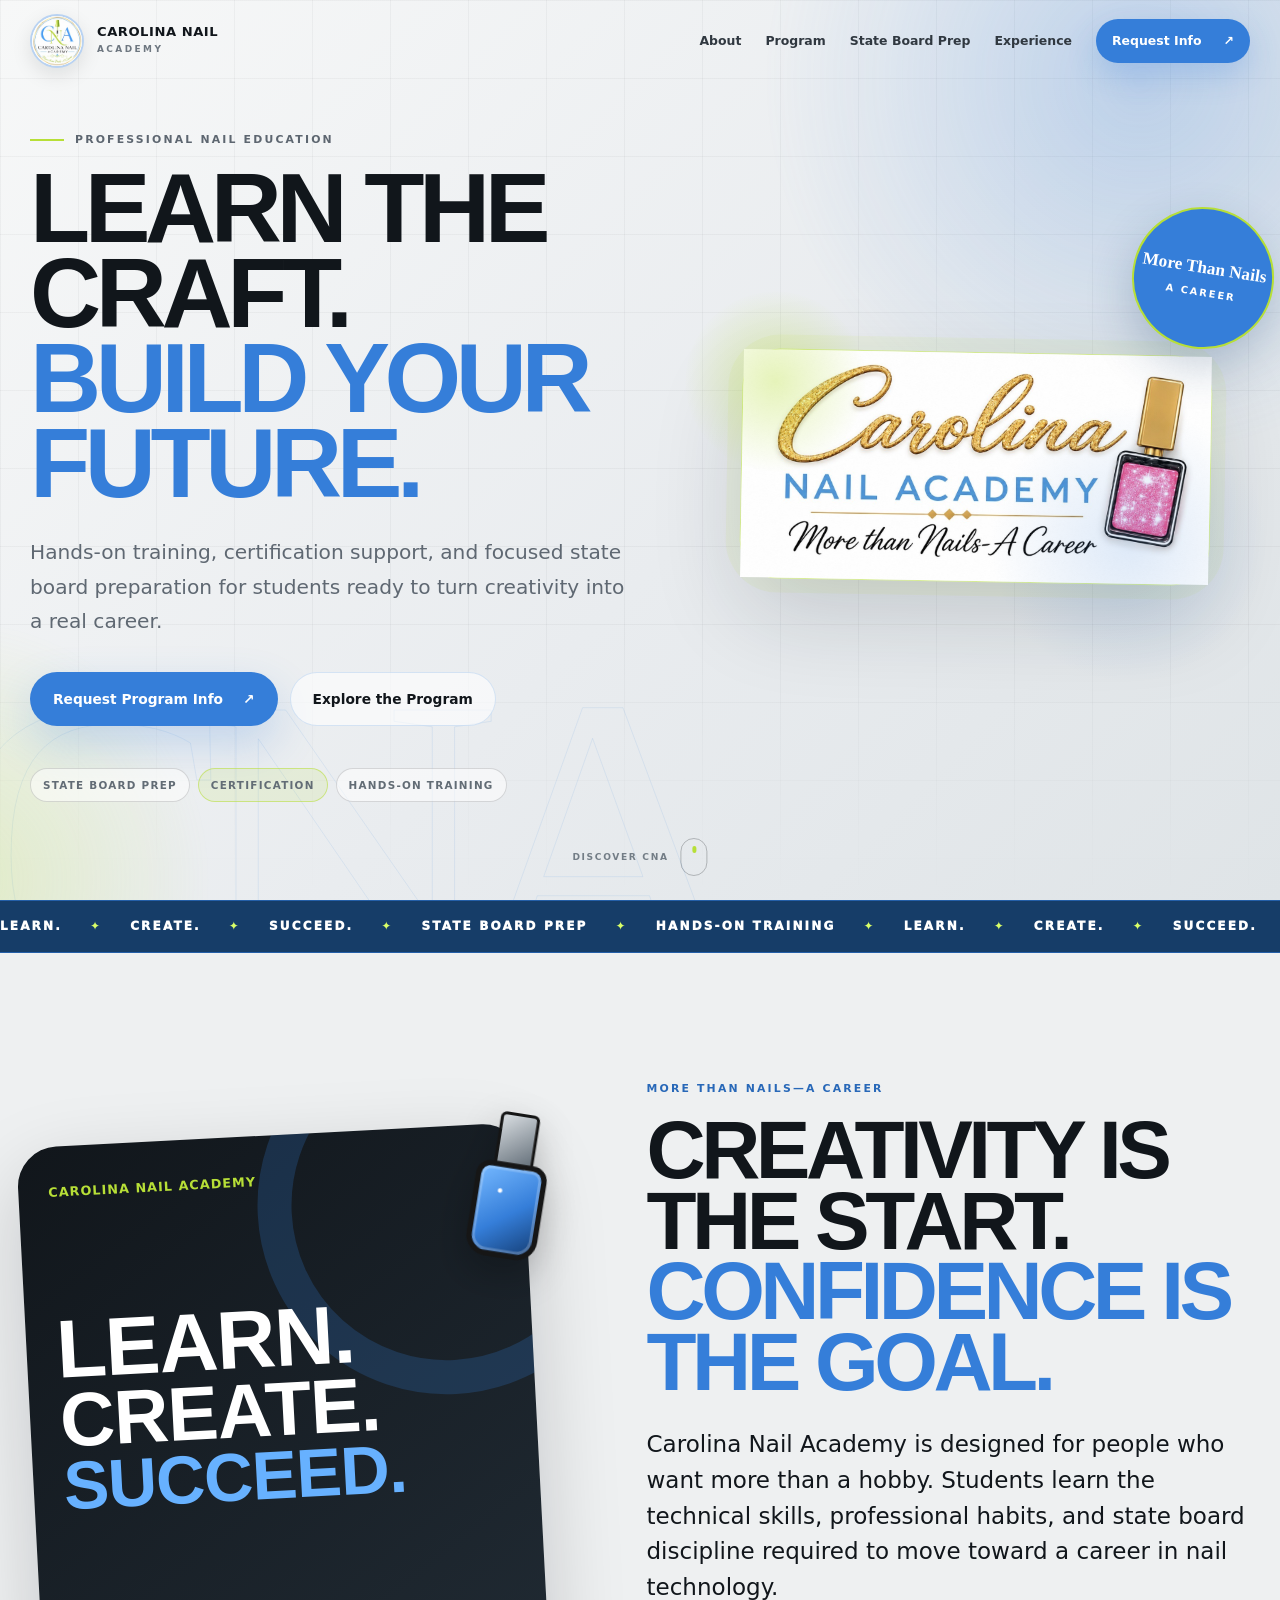
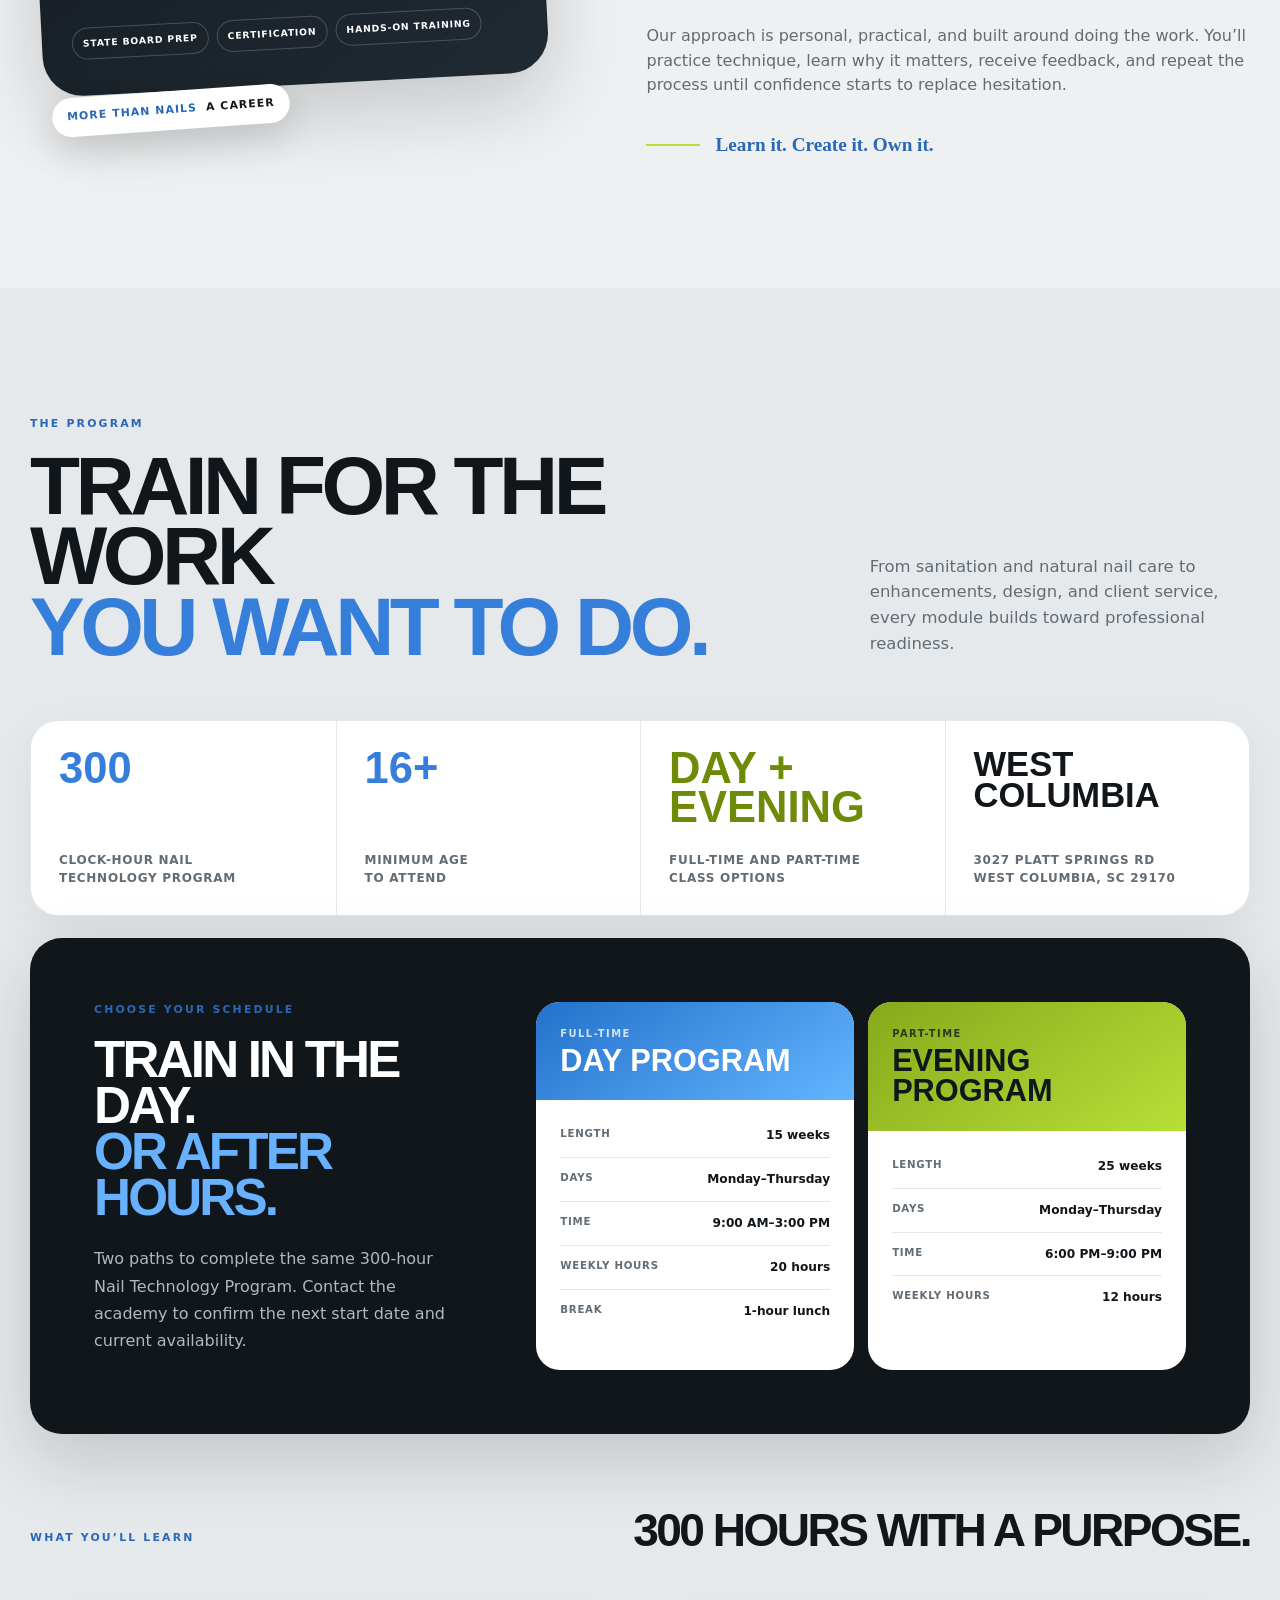
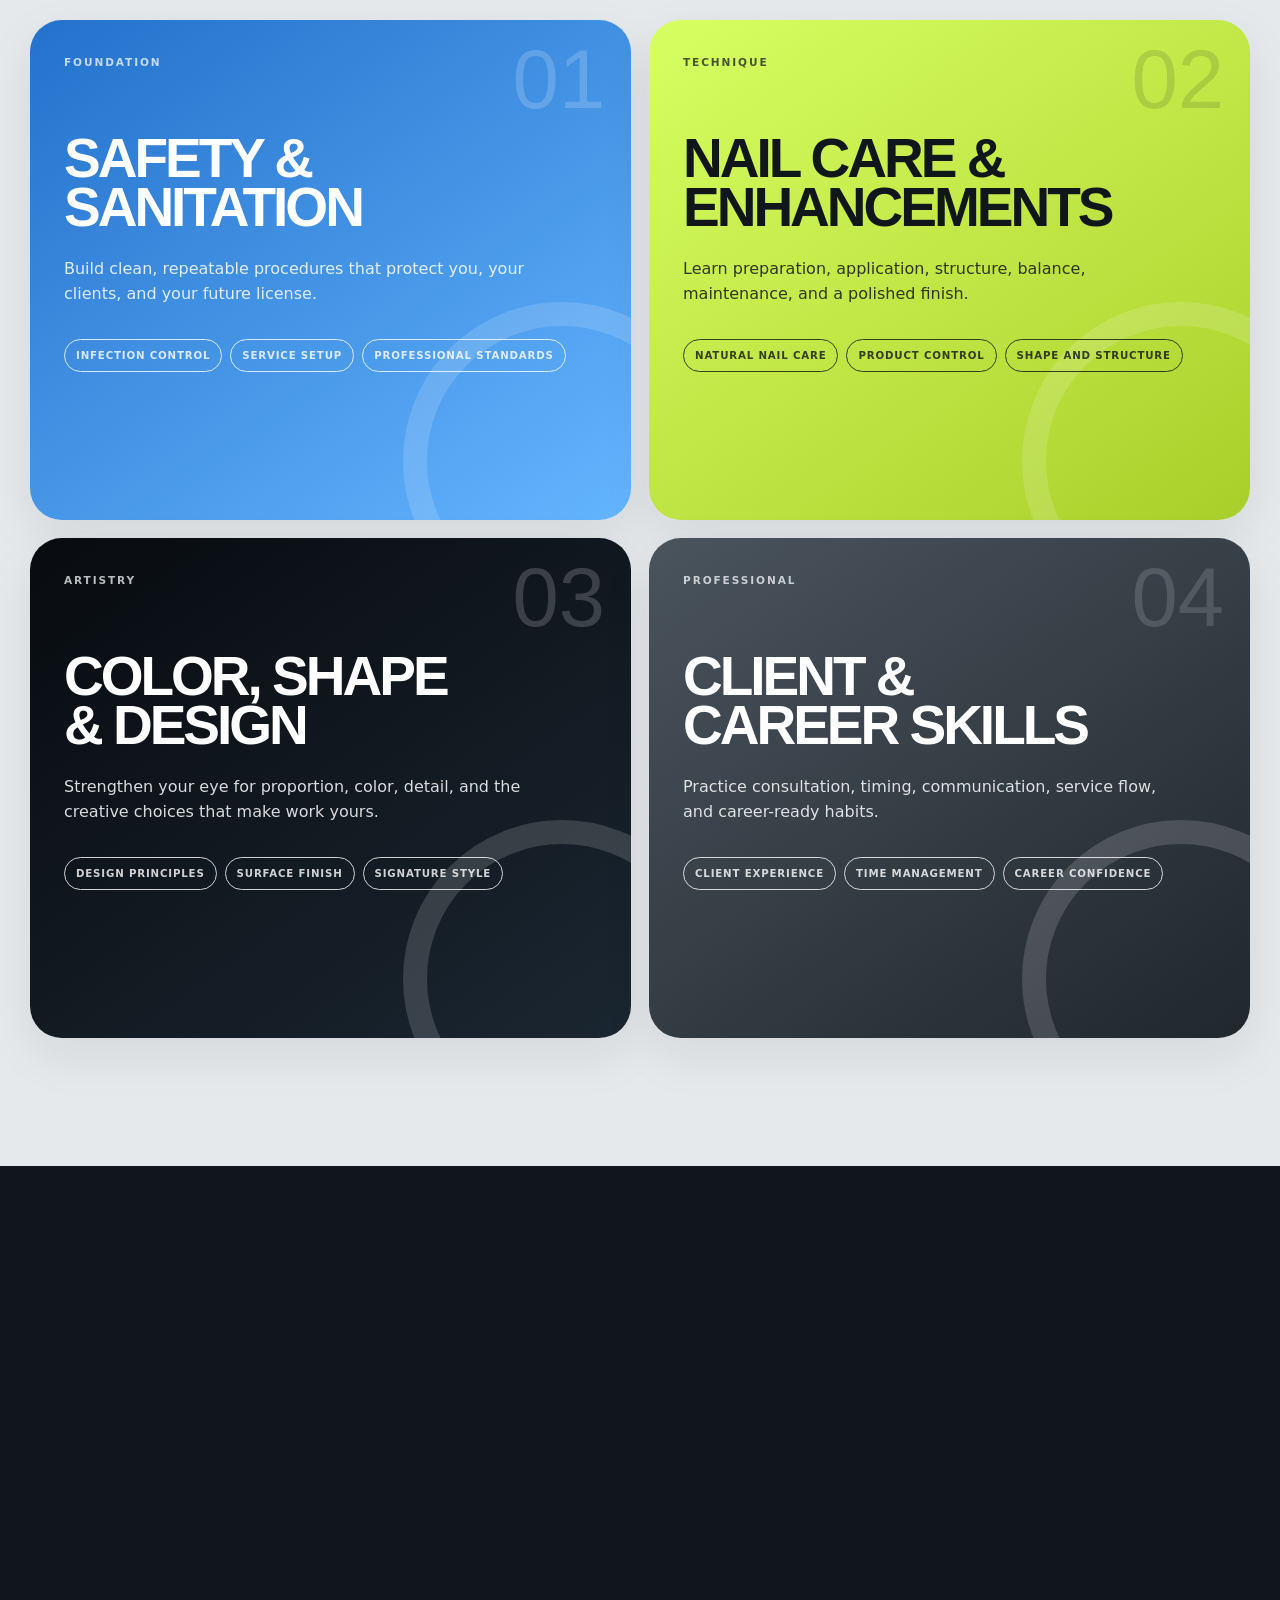
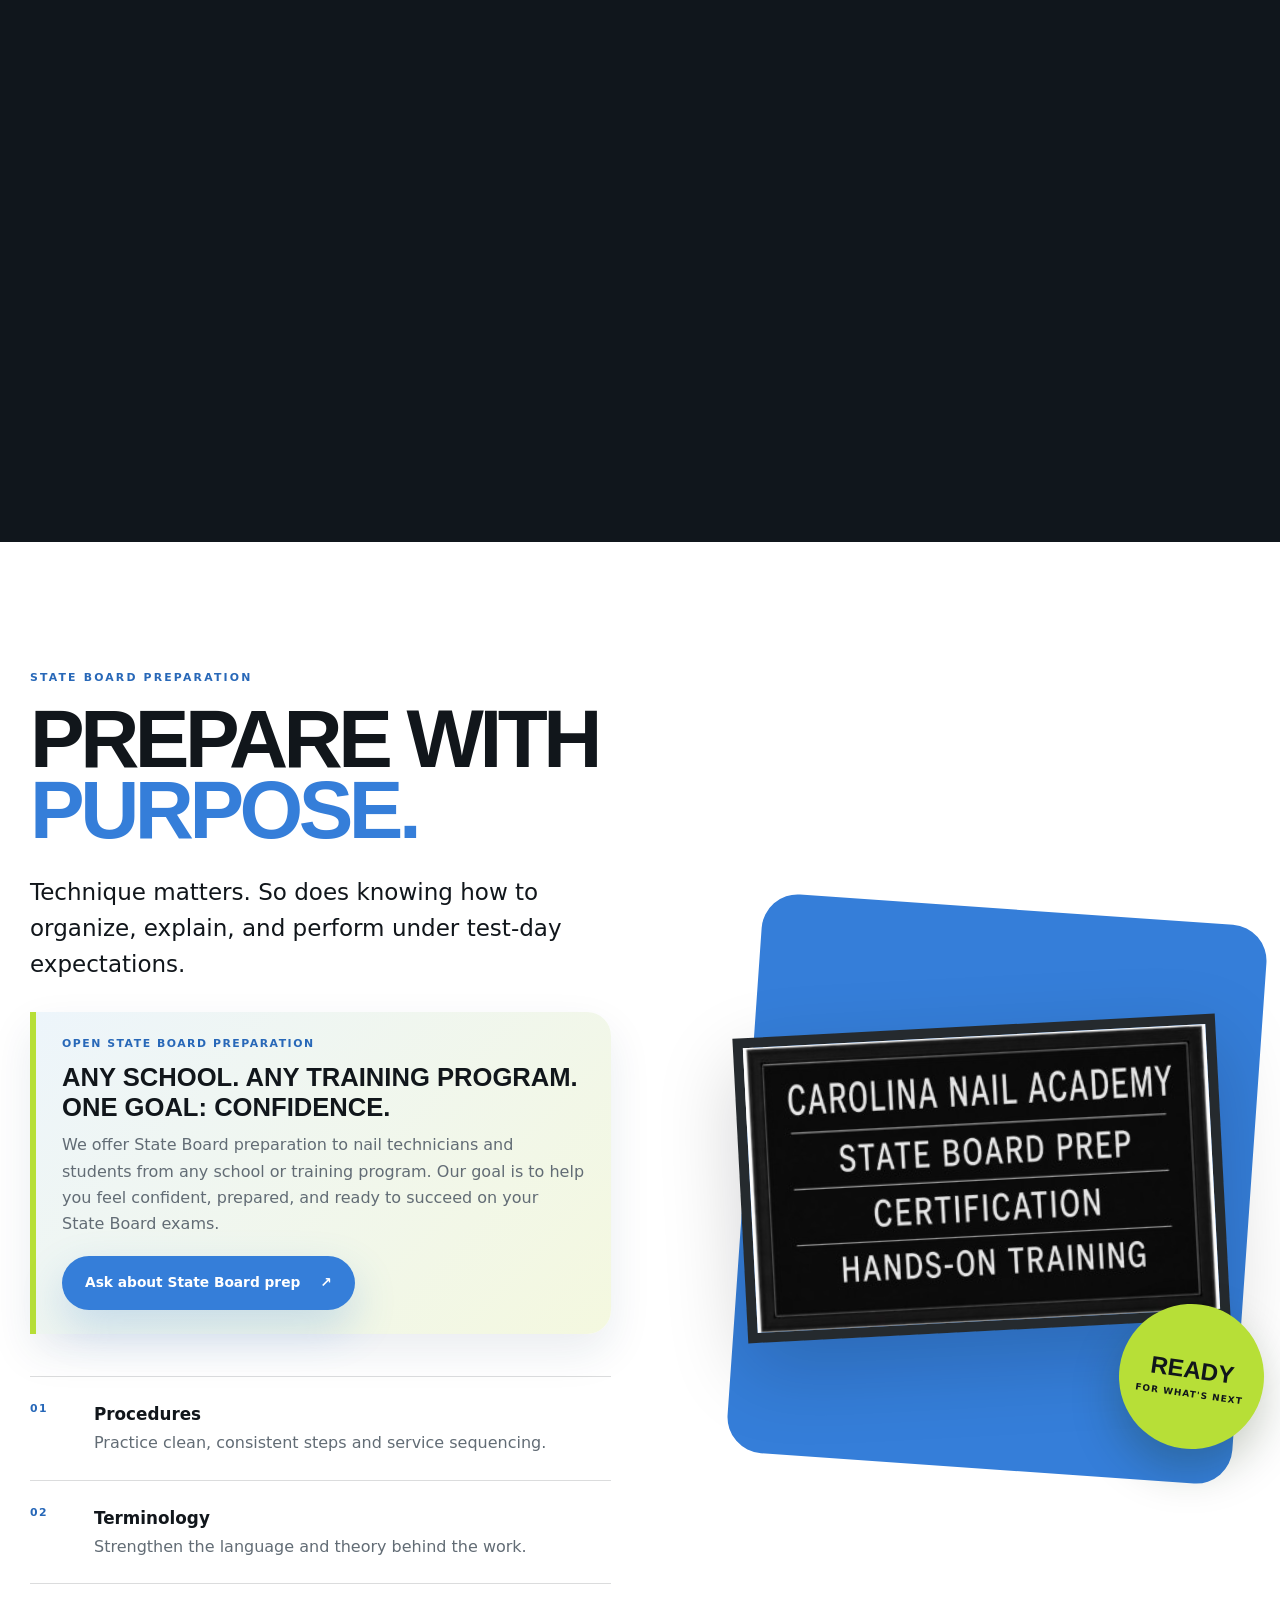
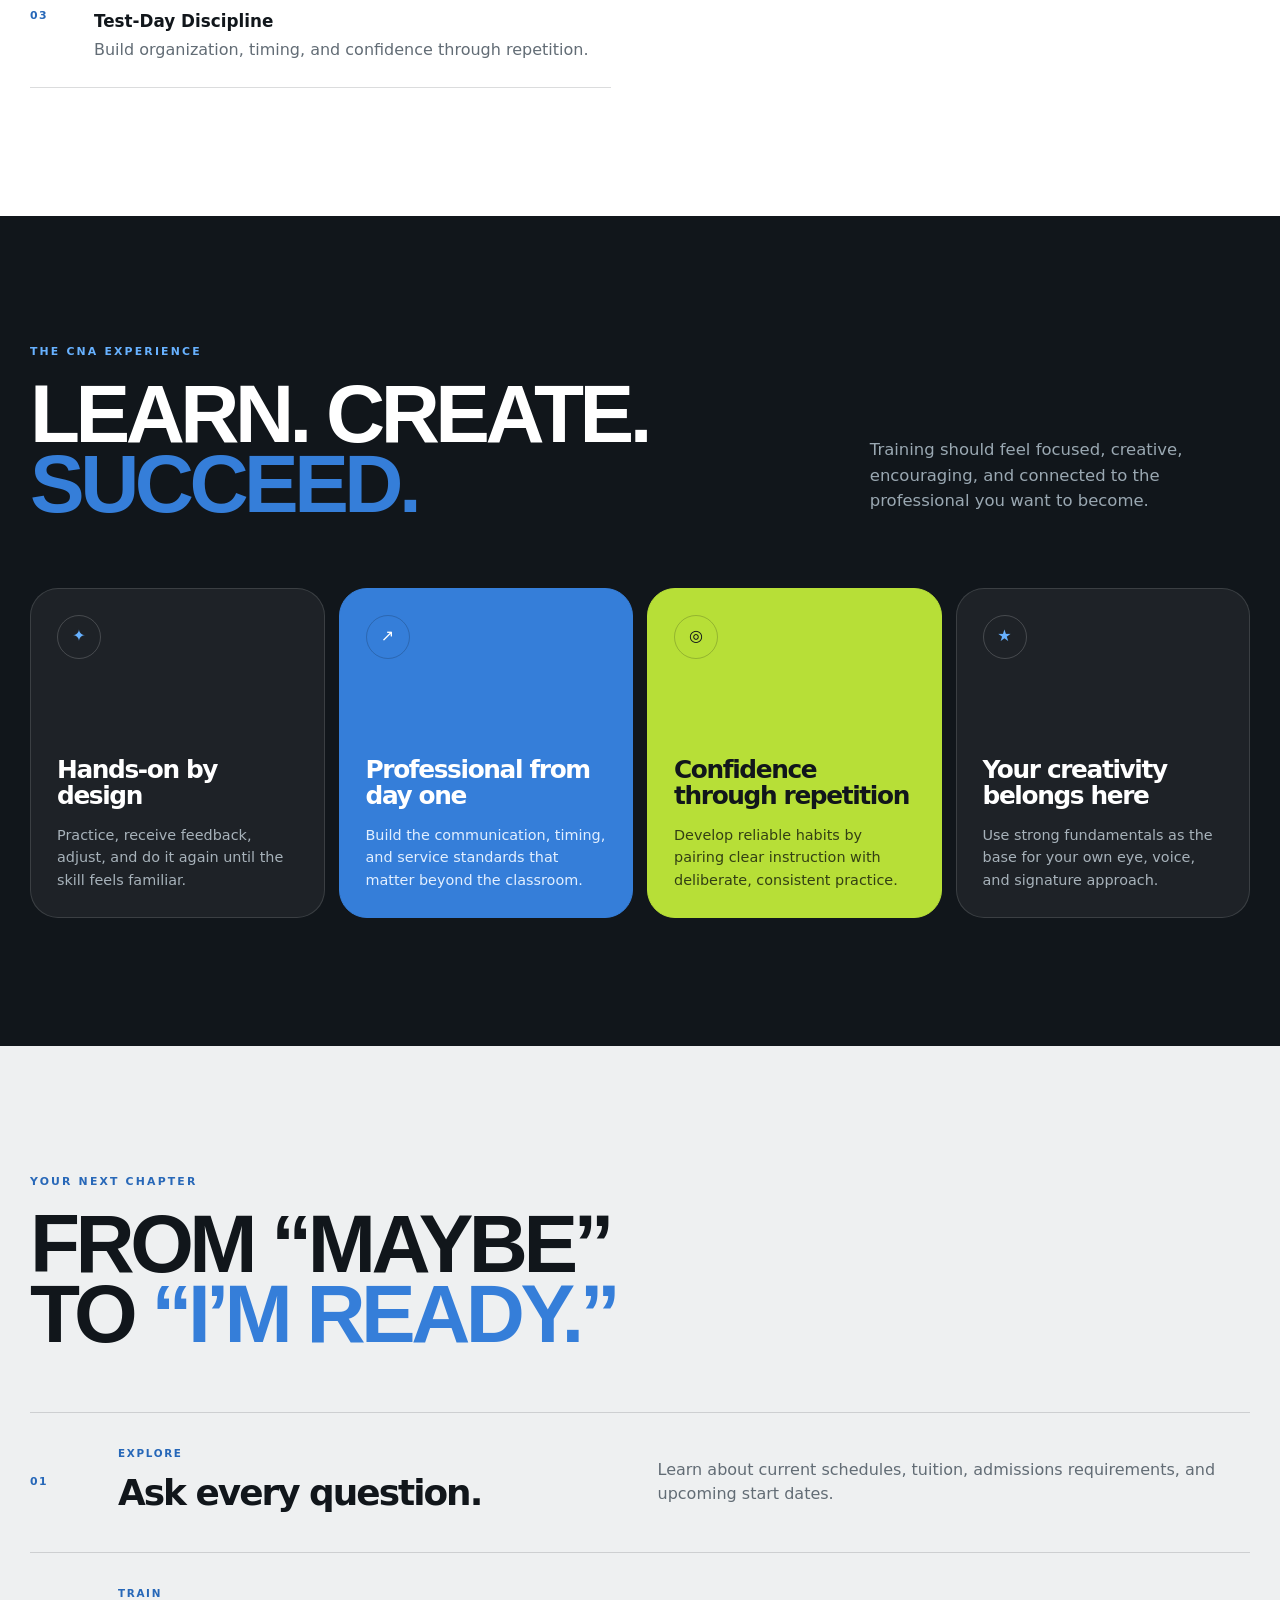
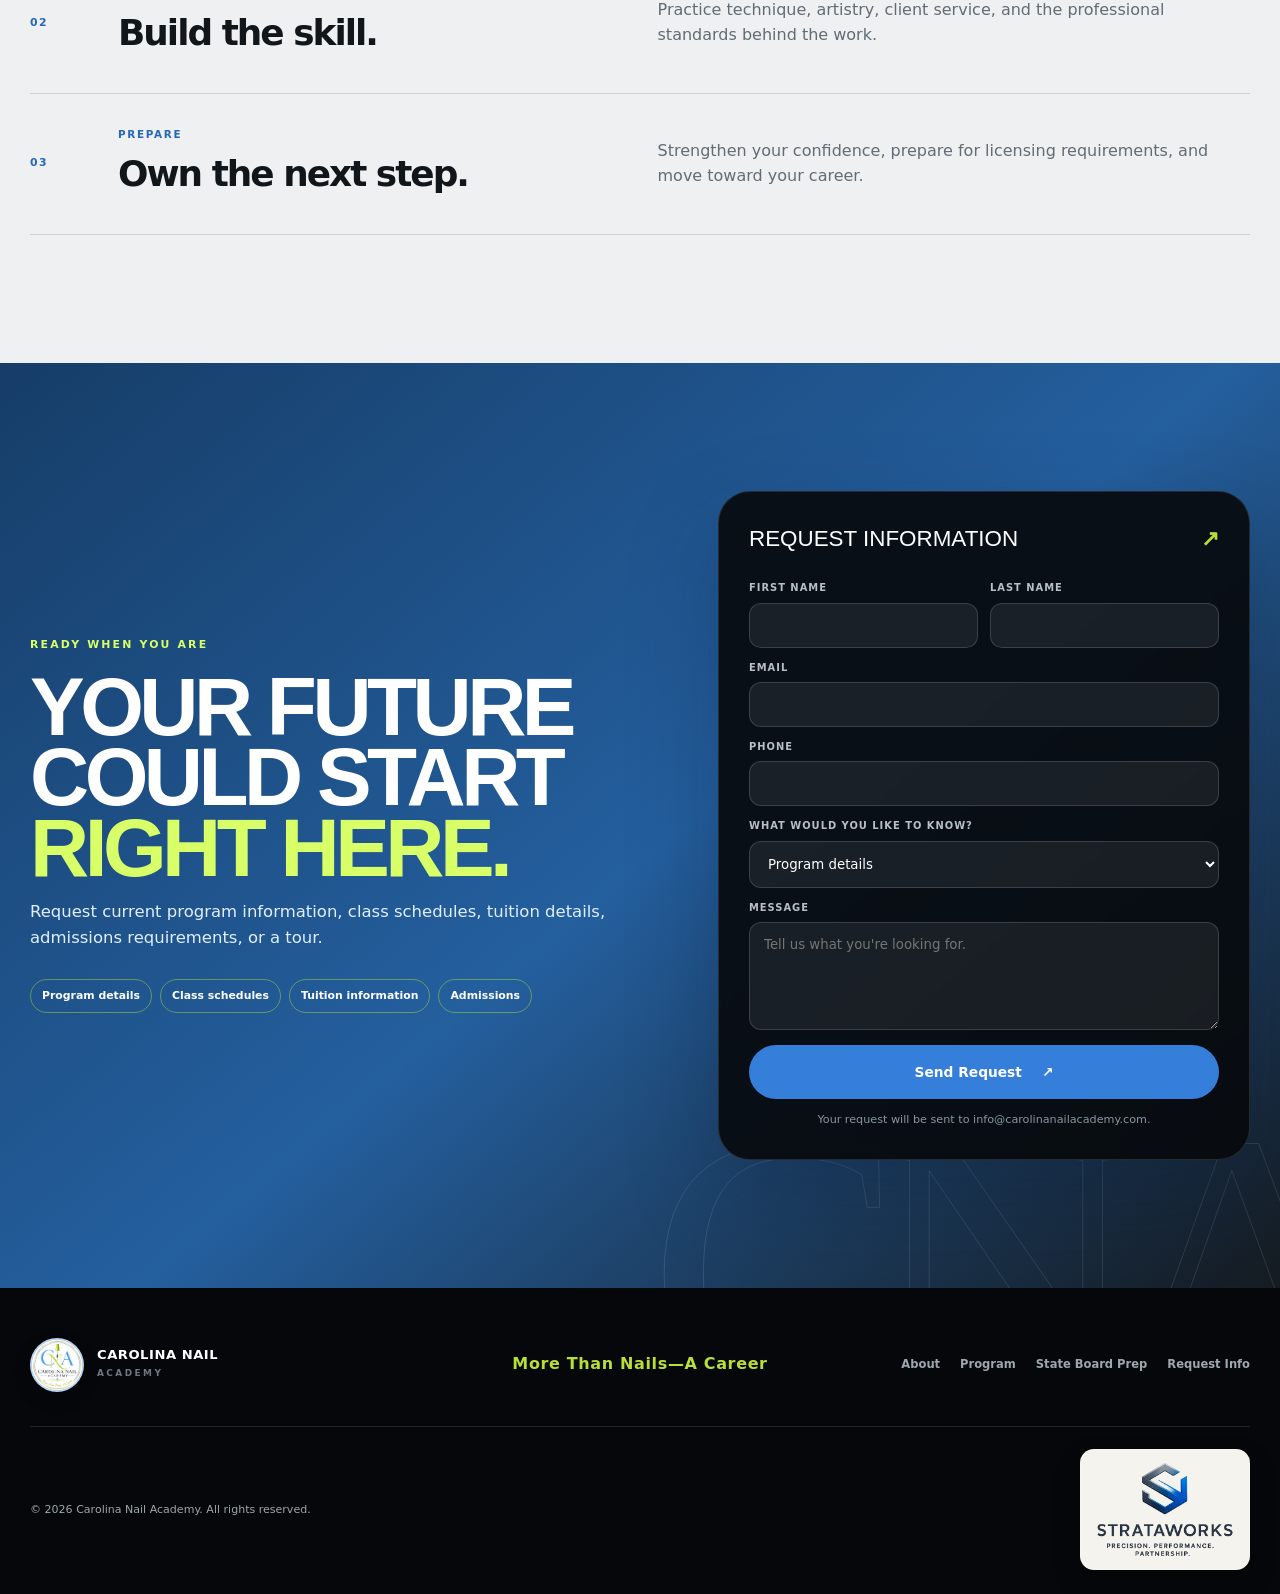
==== commit 9891c539: "Restore Academy label in mobile header" ====
--- a/index.html
+++ b/index.html
@@ -20,7 +20,7 @@
     <meta property="og:image" content="assets/cna-pink-wordmark.jpg" />
     <title>Carolina Nail Academy | More Than Nails—A Career</title>
     <link rel="icon" href="assets/cna-business-logo.jpg" type="image/jpeg" />
-    <link rel="stylesheet" href="styles.css?v=finish-library" />
+    <link rel="stylesheet" href="styles.css?v=mobile-academy" />
     <style>
       :root {
         --ink: #11161b;
--- a/styles.css
+++ b/styles.css
@@ -314,7 +314,7 @@
 }
 
 @media (max-width: 540px) {
-  .brand-name small { display: none; }
+  .brand-name small { display: block; margin-top: 3px; font-size: .5rem; letter-spacing: .22em; }
   .hero-proof { display: grid; grid-template-columns: 1fr 1fr; }
   .hero-proof span:last-child { grid-column: 1 / -1; }
   .hero-visual { min-height: 465px; }
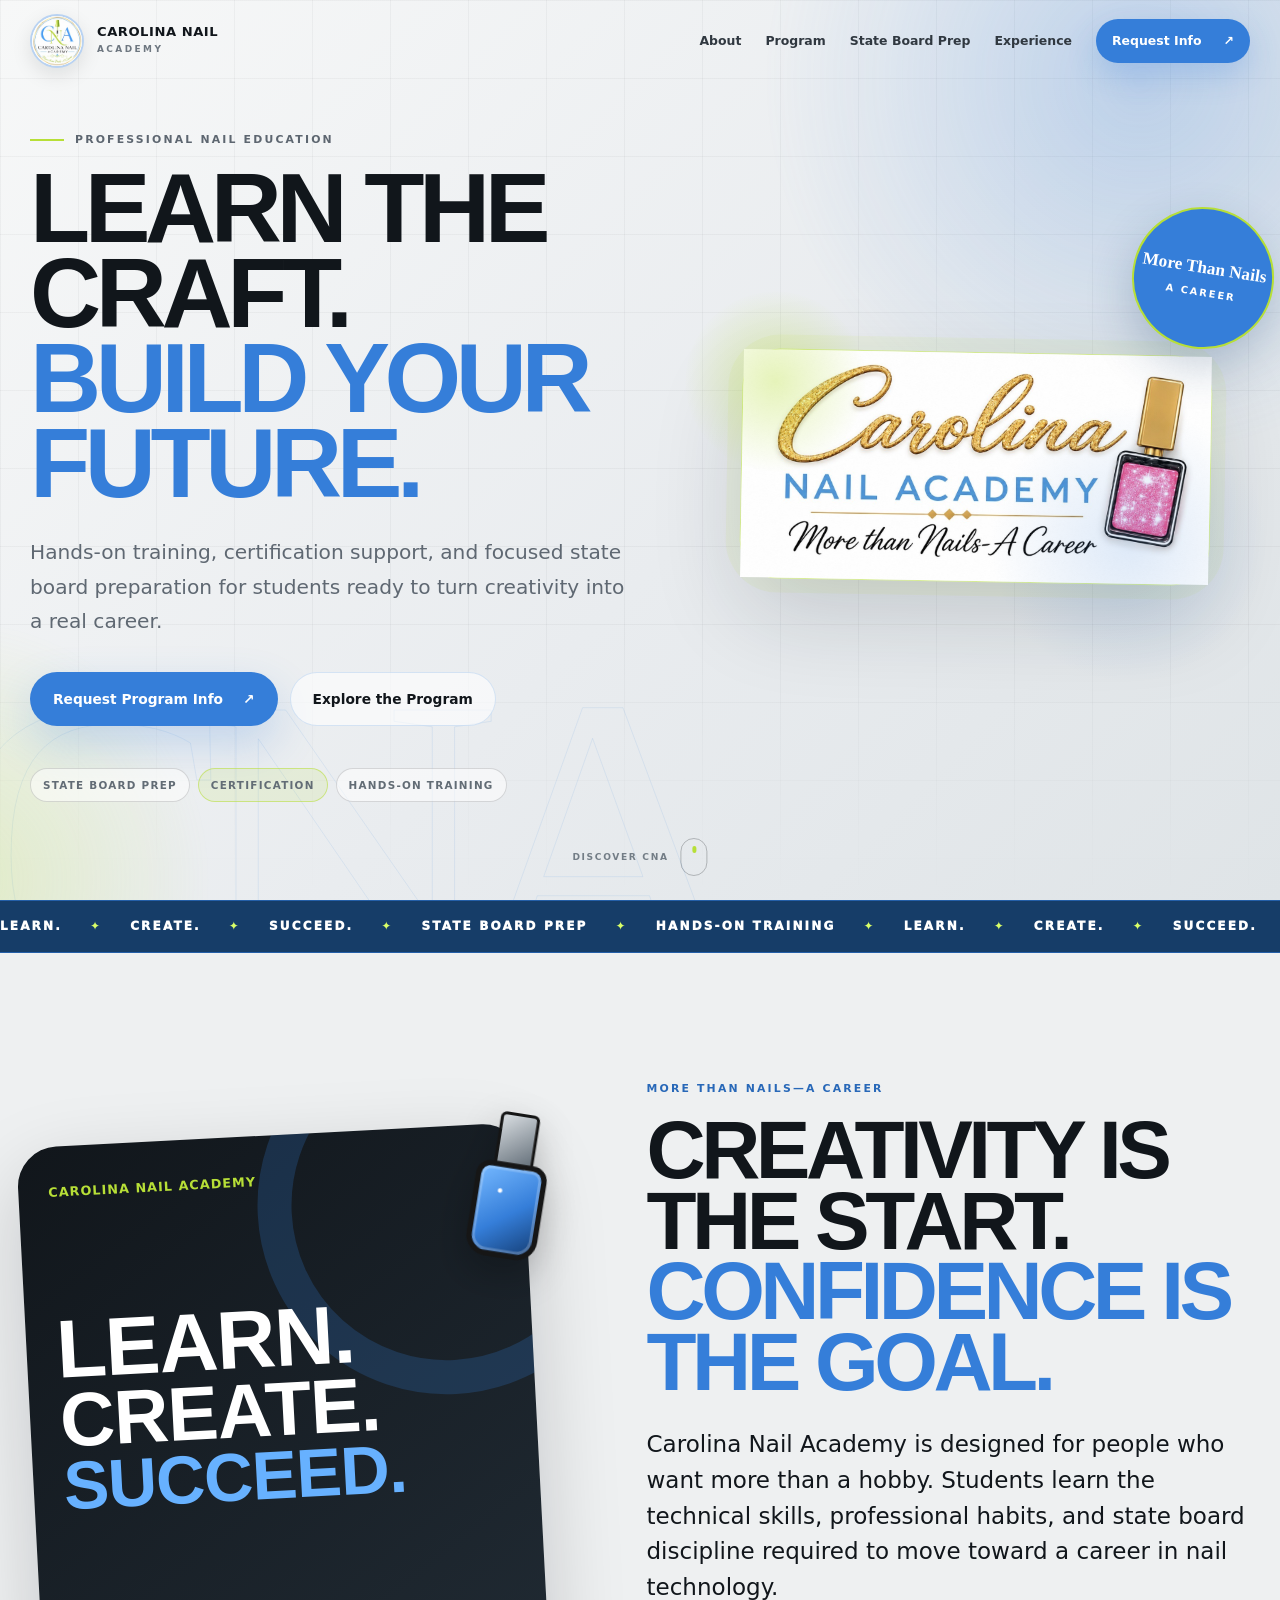
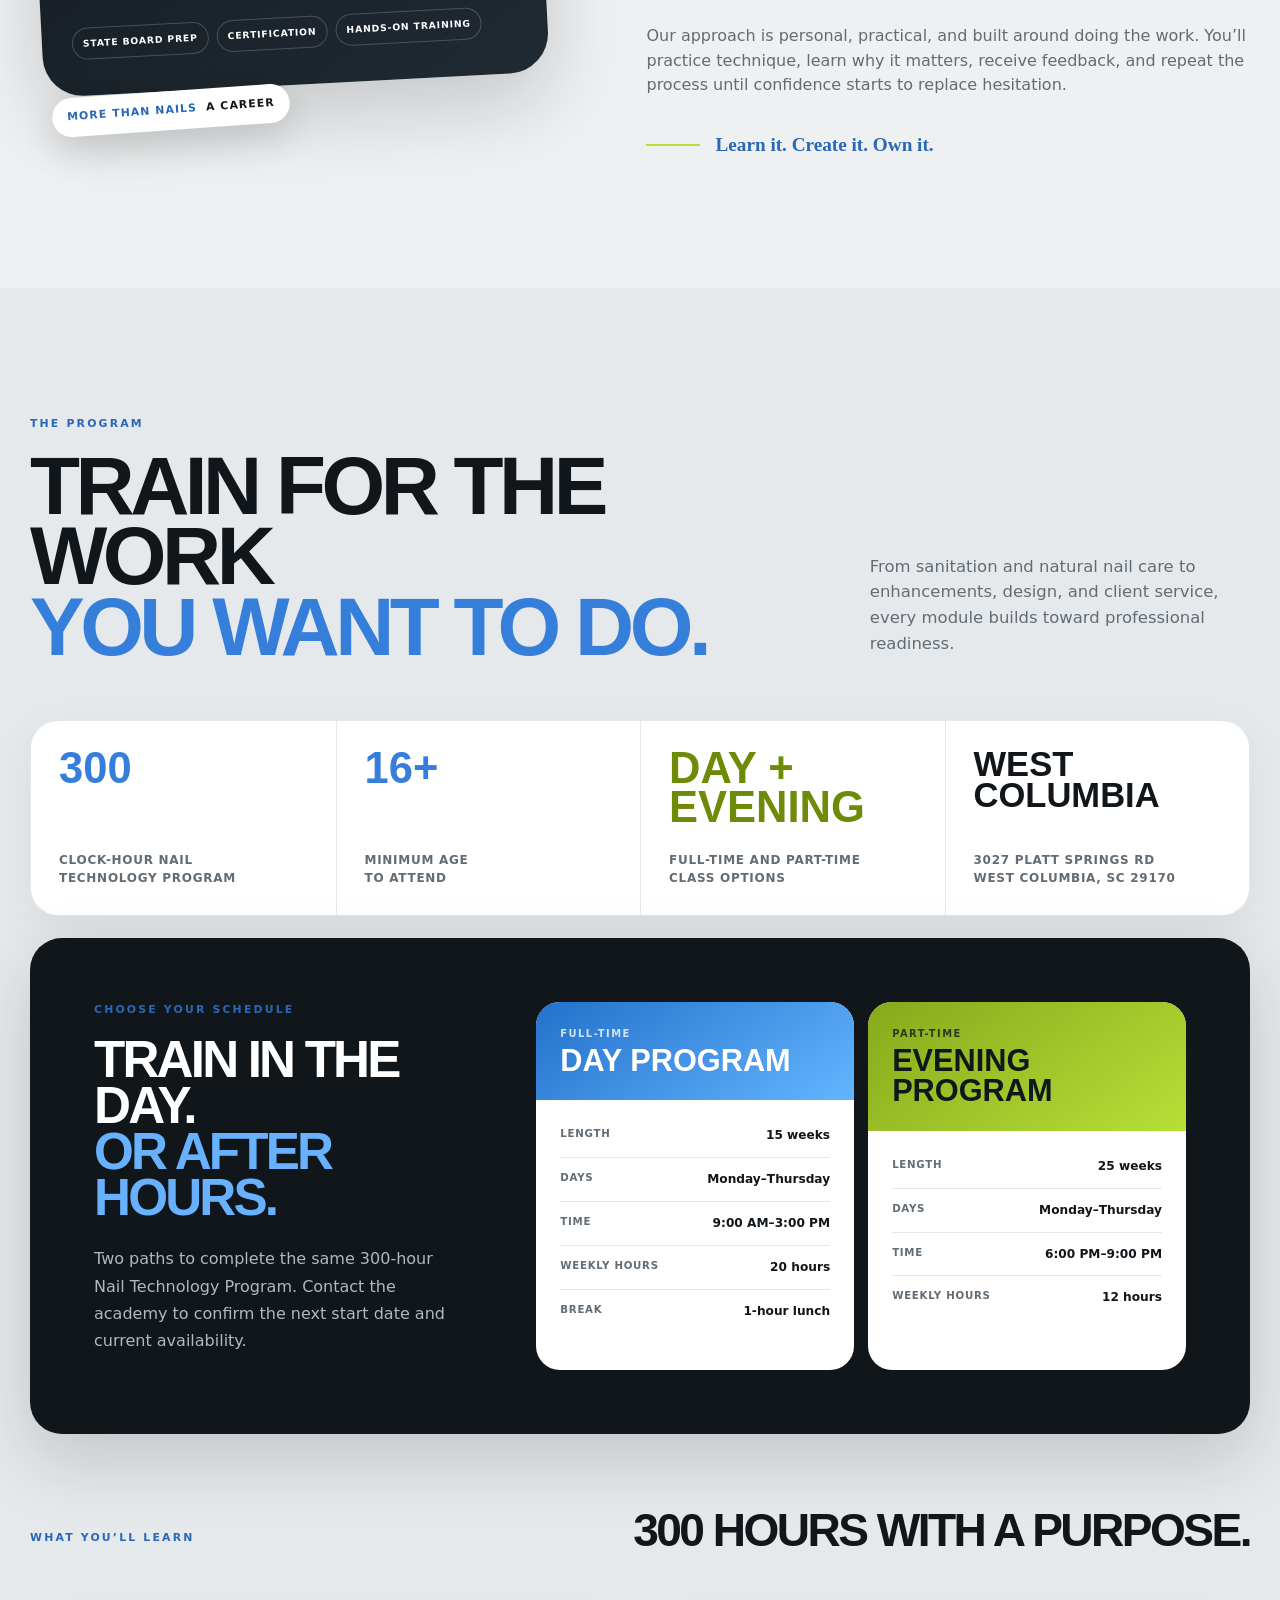
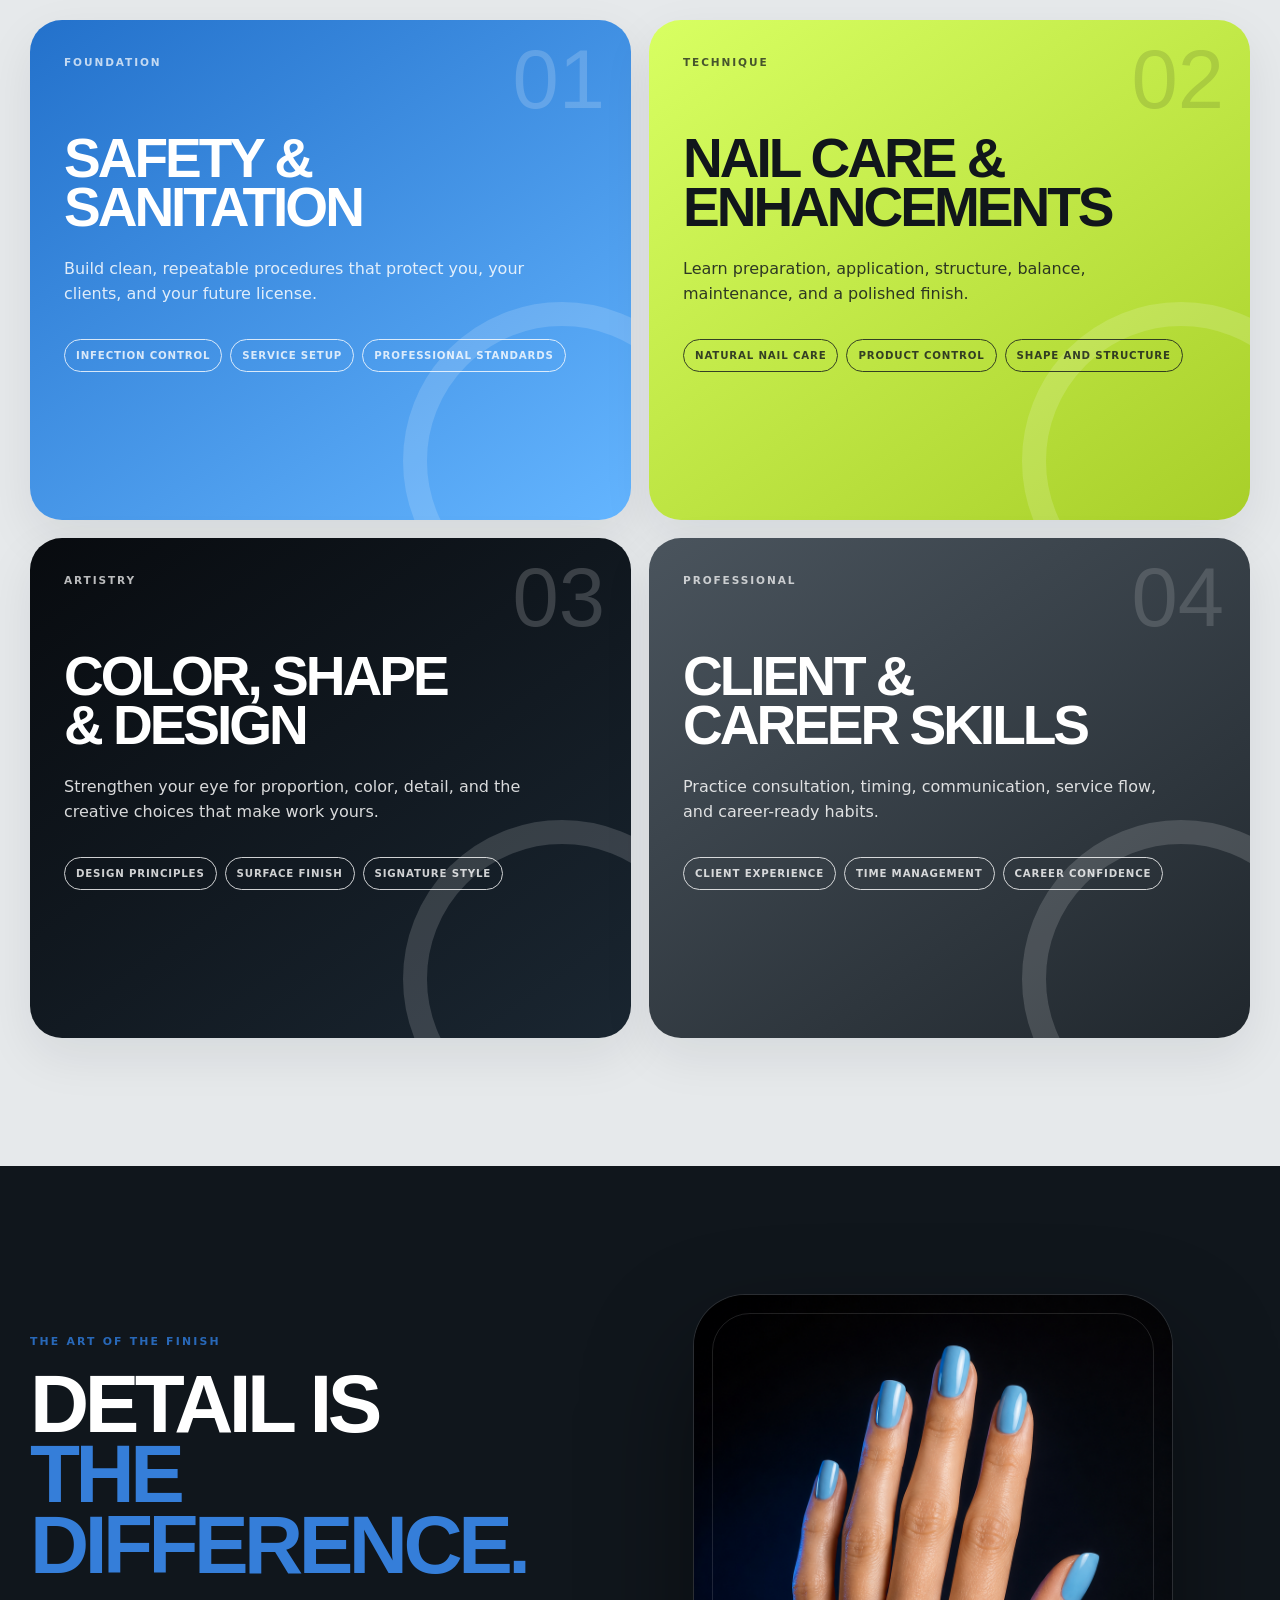
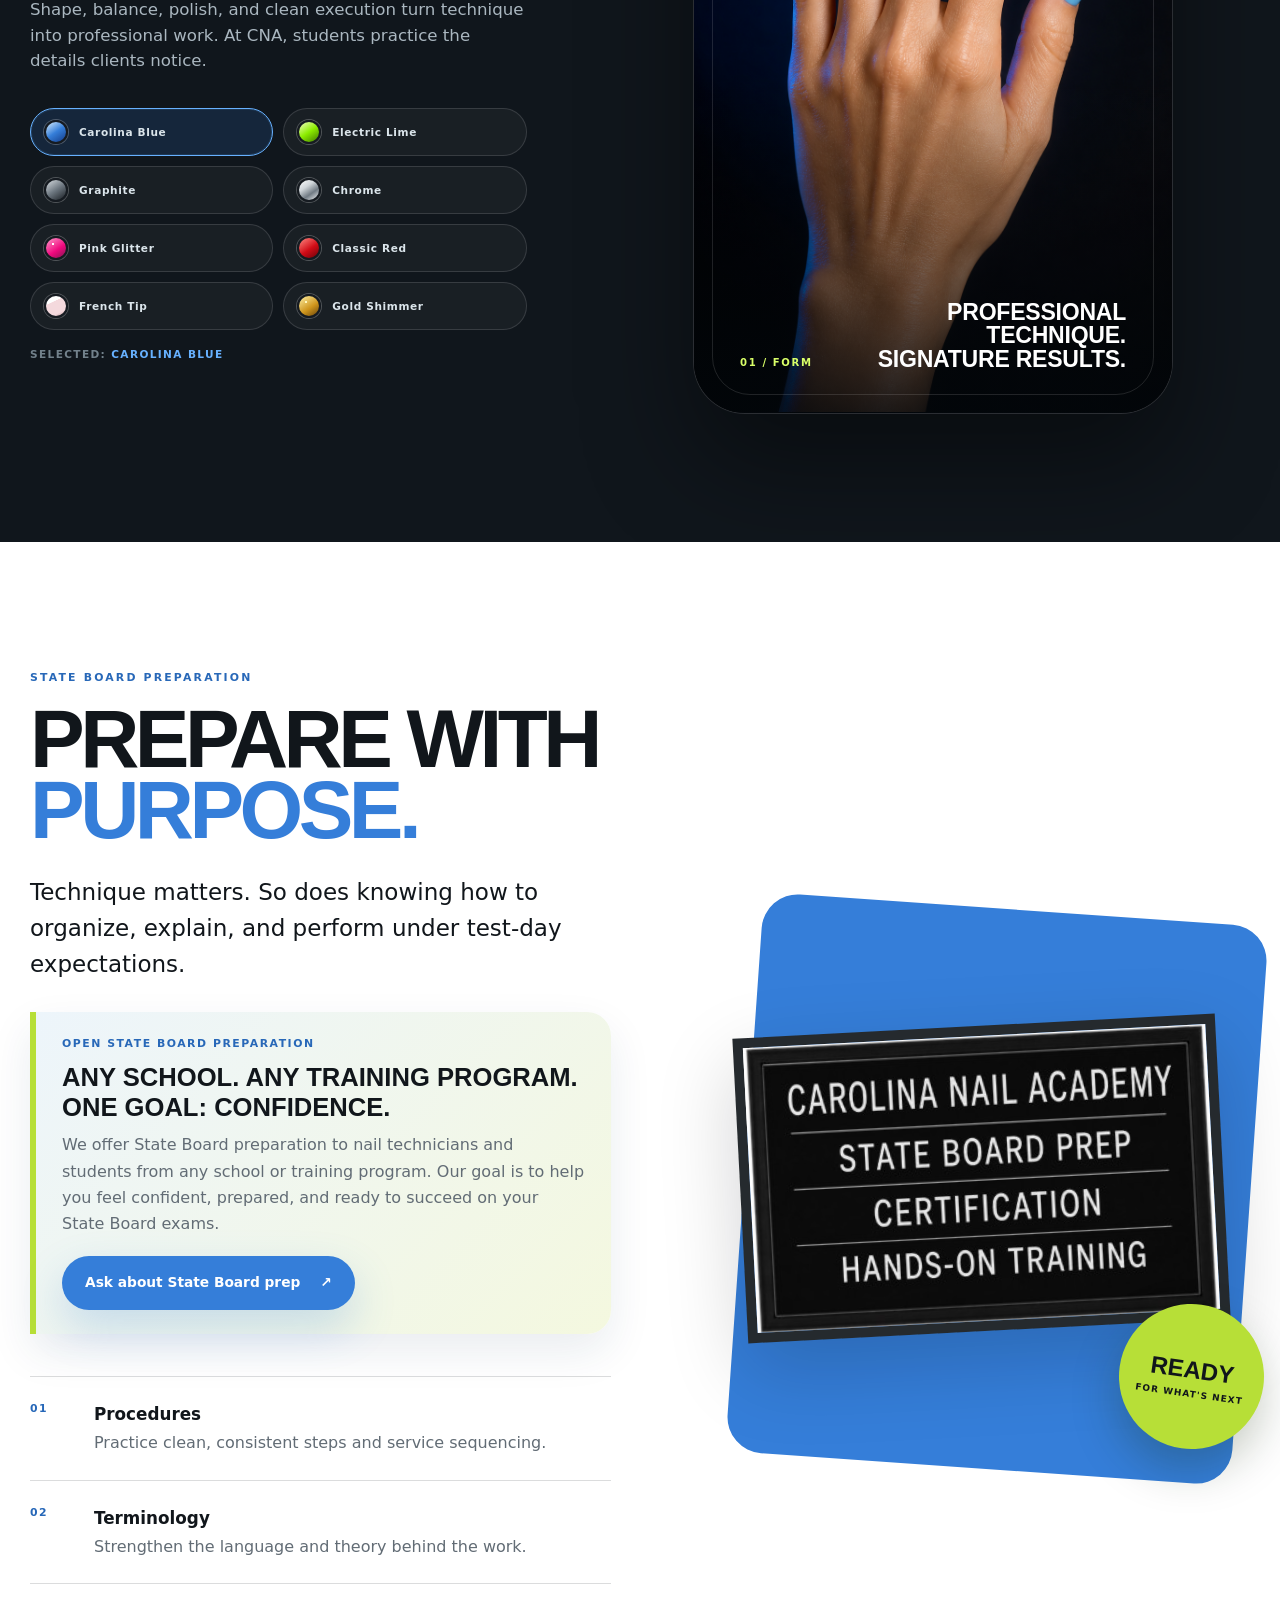
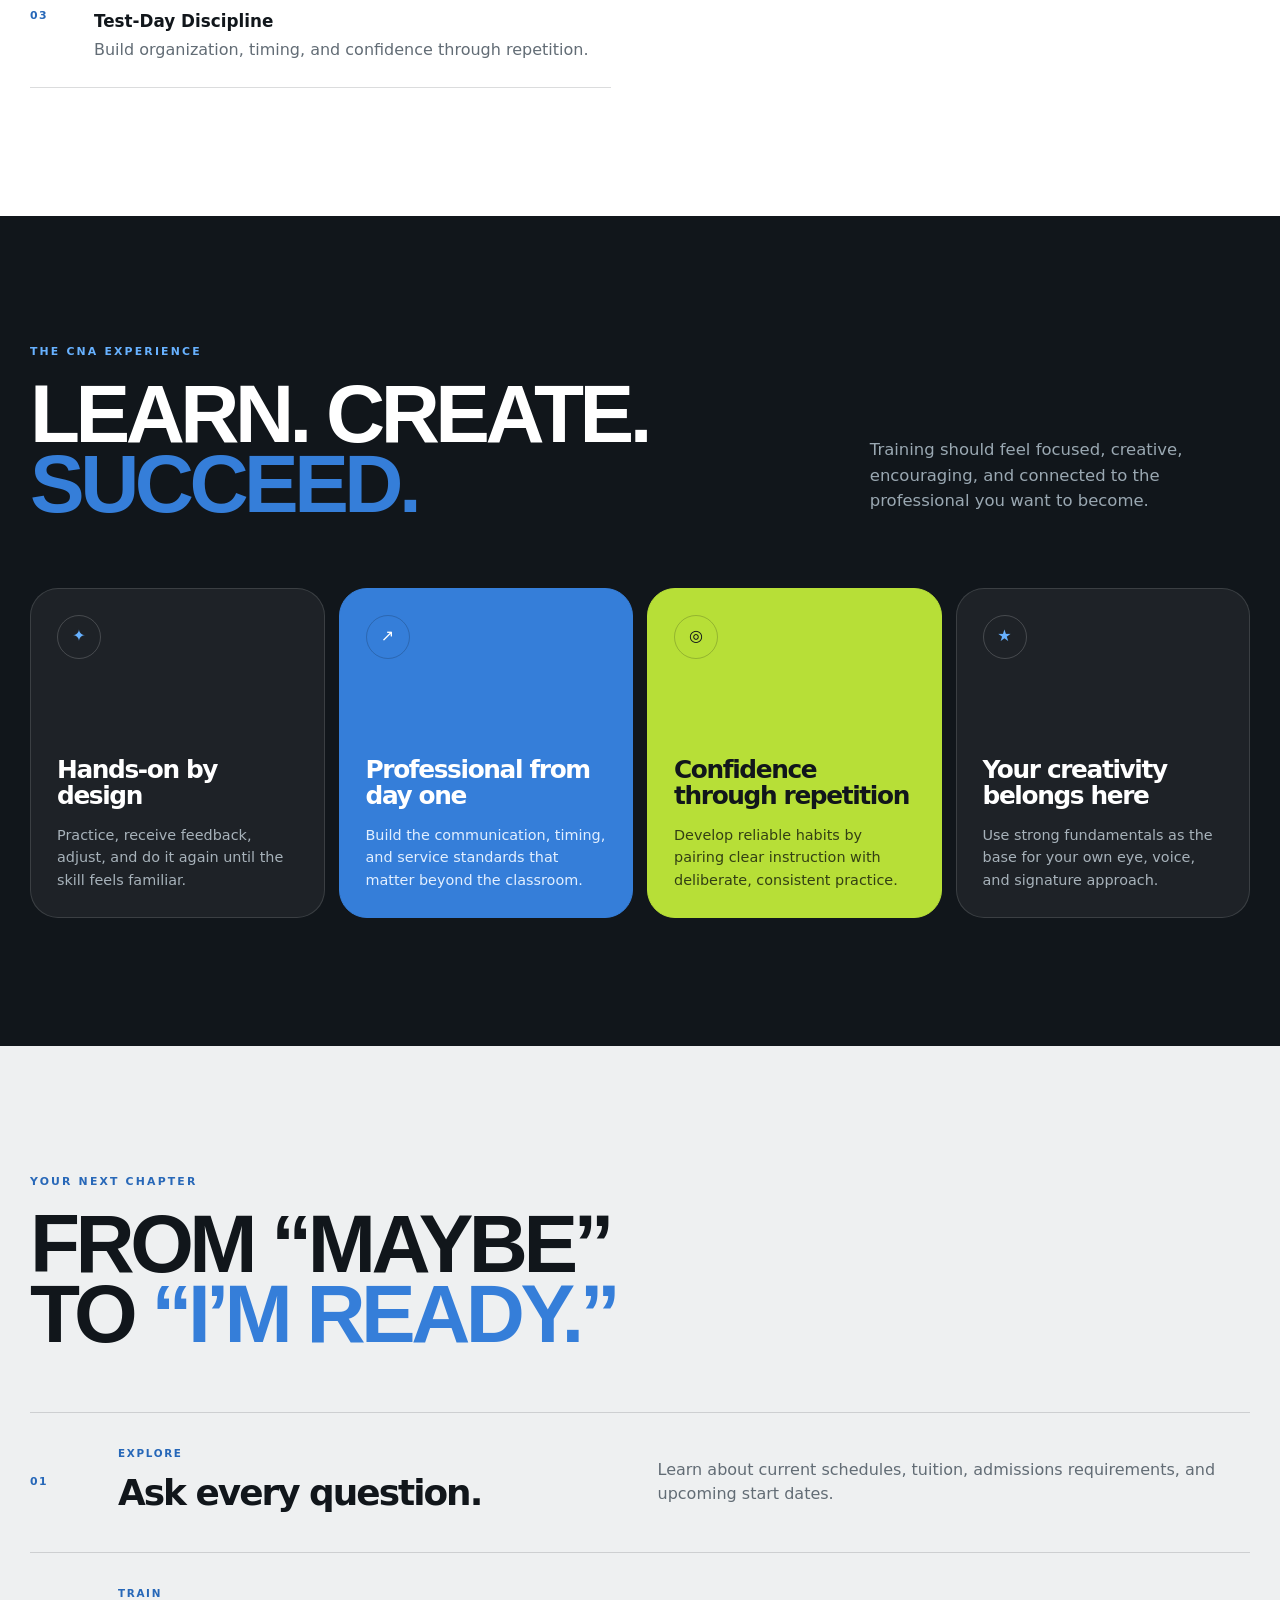
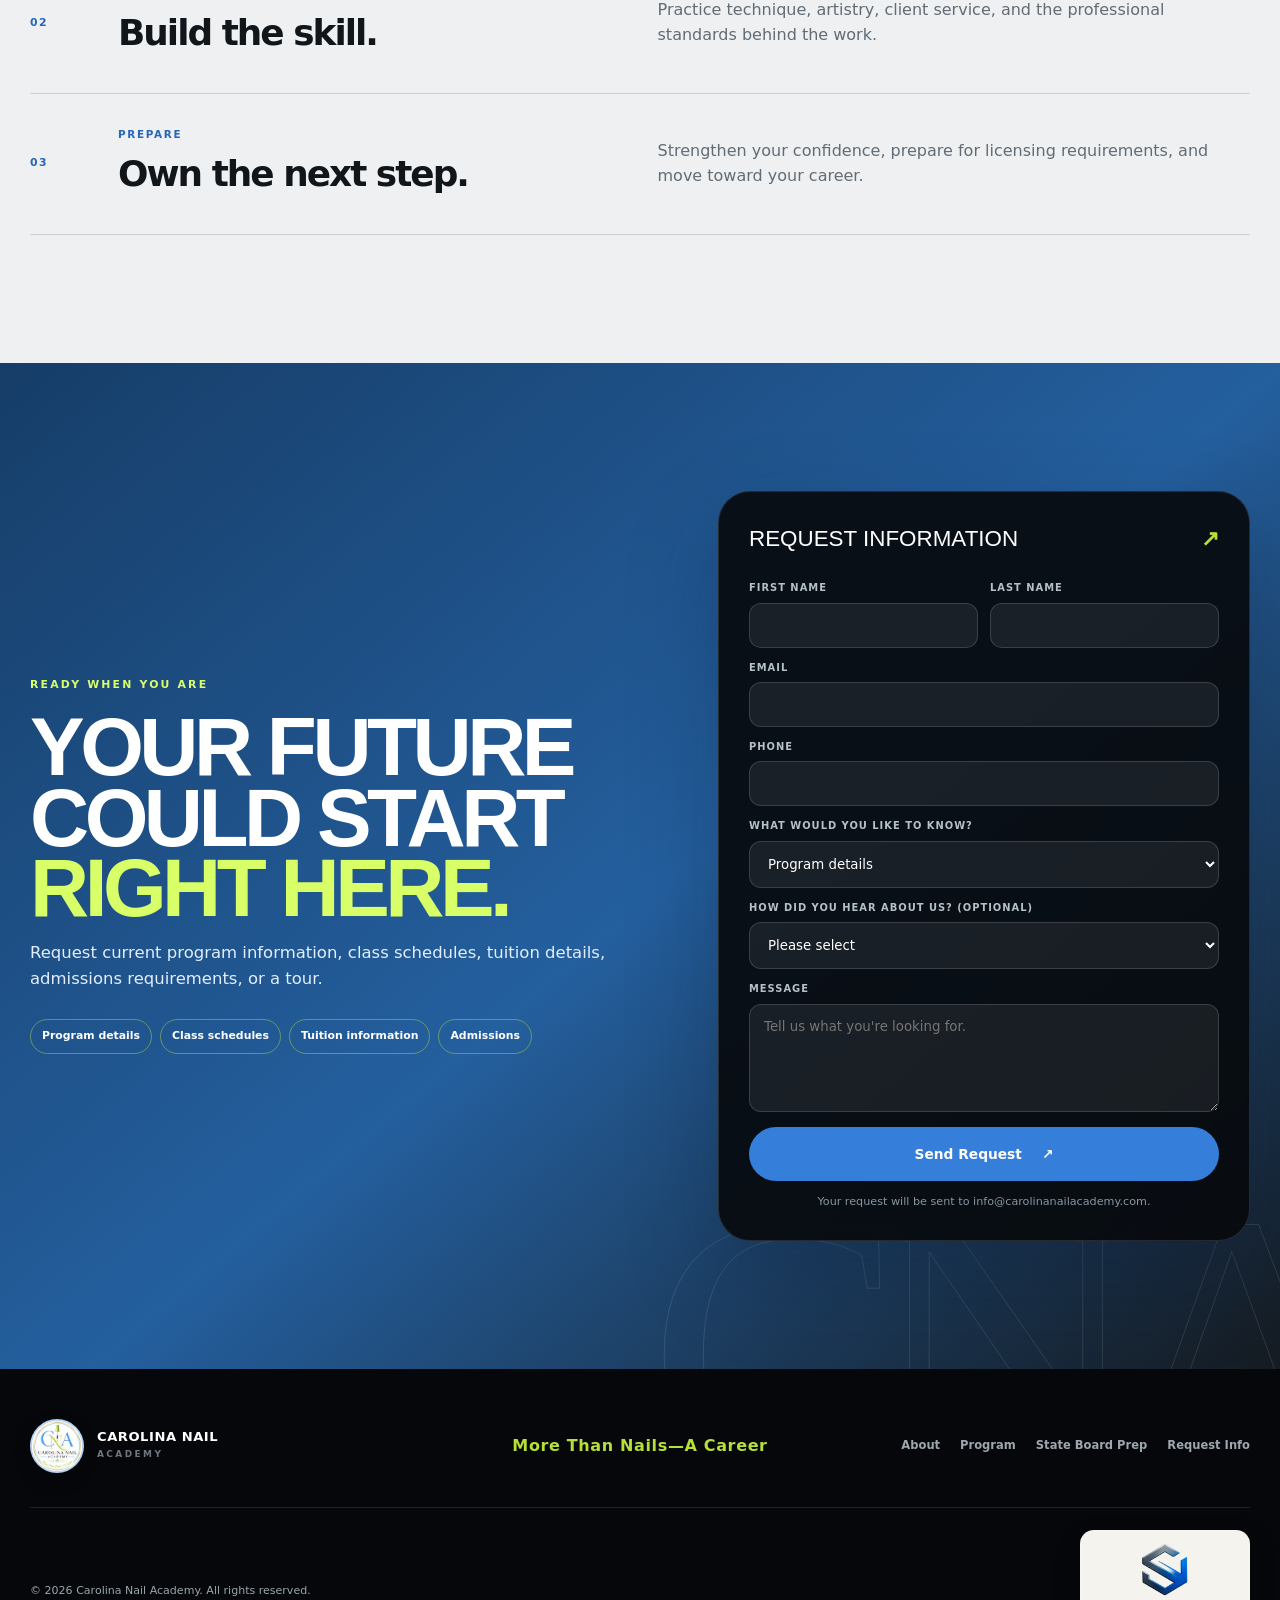
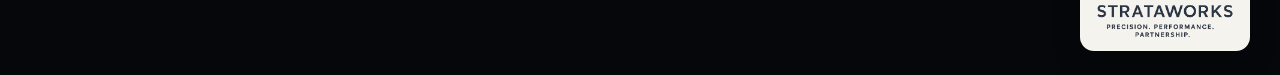
==== commit eac85f9f: "Add referral source to inquiry emails" ====
--- a/index.html
+++ b/index.html
@@ -370,7 +370,7 @@
         color: var(--lime);
       }
     </style>
-    <script defer="defer" src="script.js?v=finish-library"></script>
+    <script defer="defer" src="script.js?v=referral-source"></script>
   </head>
   <body>
     <a class="skip-link" href="#main">Skip to content</a>
@@ -1000,6 +1000,29 @@
                 <option>Schedule a tour</option>
               </select></label
             ><label
+              >How did you hear about us? (optional)<select
+                id="referral-source"
+                name="How did you hear about us?"
+              >
+                <option value="">Please select</option>
+                <option>TikTok</option>
+                <option>Facebook</option>
+                <option>Instagram</option>
+                <option>Google Search / Maps</option>
+                <option>Friend or family</option>
+                <option>Other</option>
+              </select></label
+            >
+            <div id="referral-other-fields">
+              <label
+                >Other source (optional)<input
+                  id="referral-other"
+                  name="Other referral source"
+                  maxlength="200"
+                  placeholder="Where did you hear about us?"
+              /></label>
+            </div>
+            <label
               >Message<textarea
                 name="message"
                 rows="4"
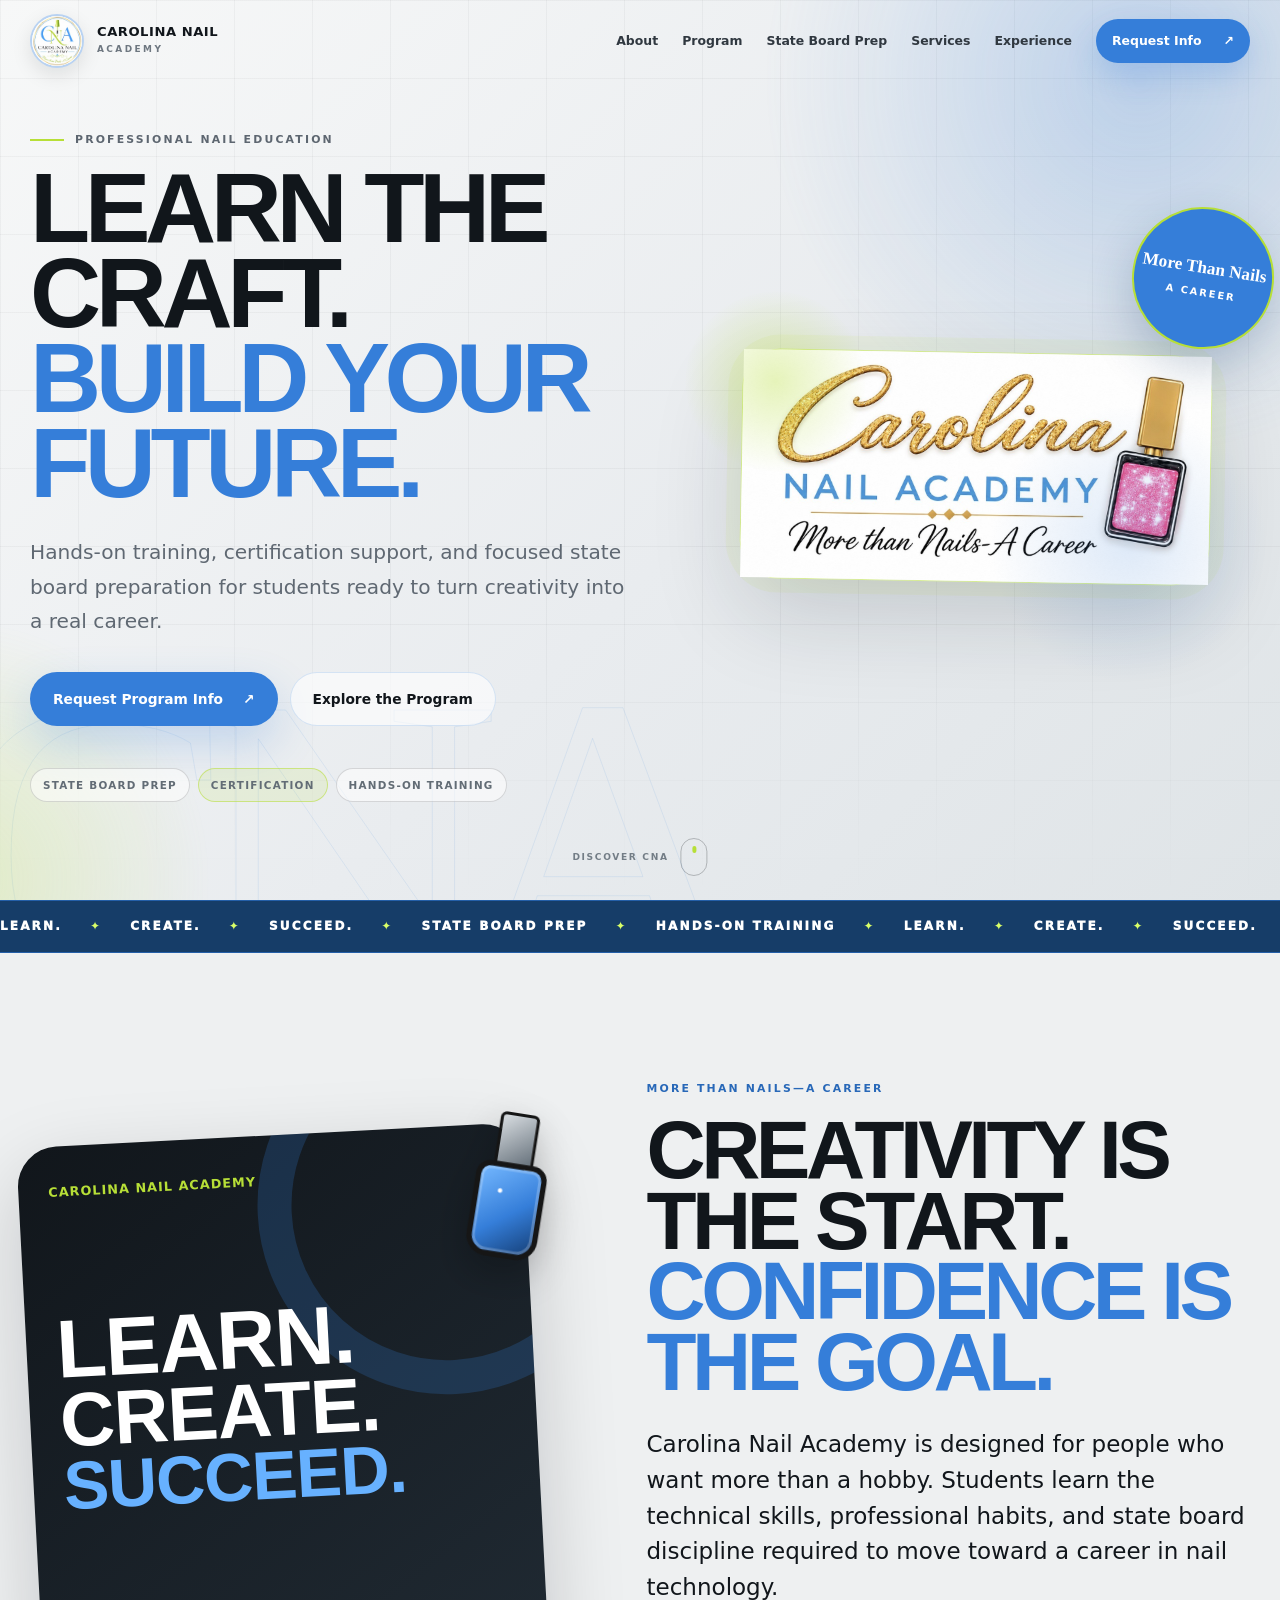
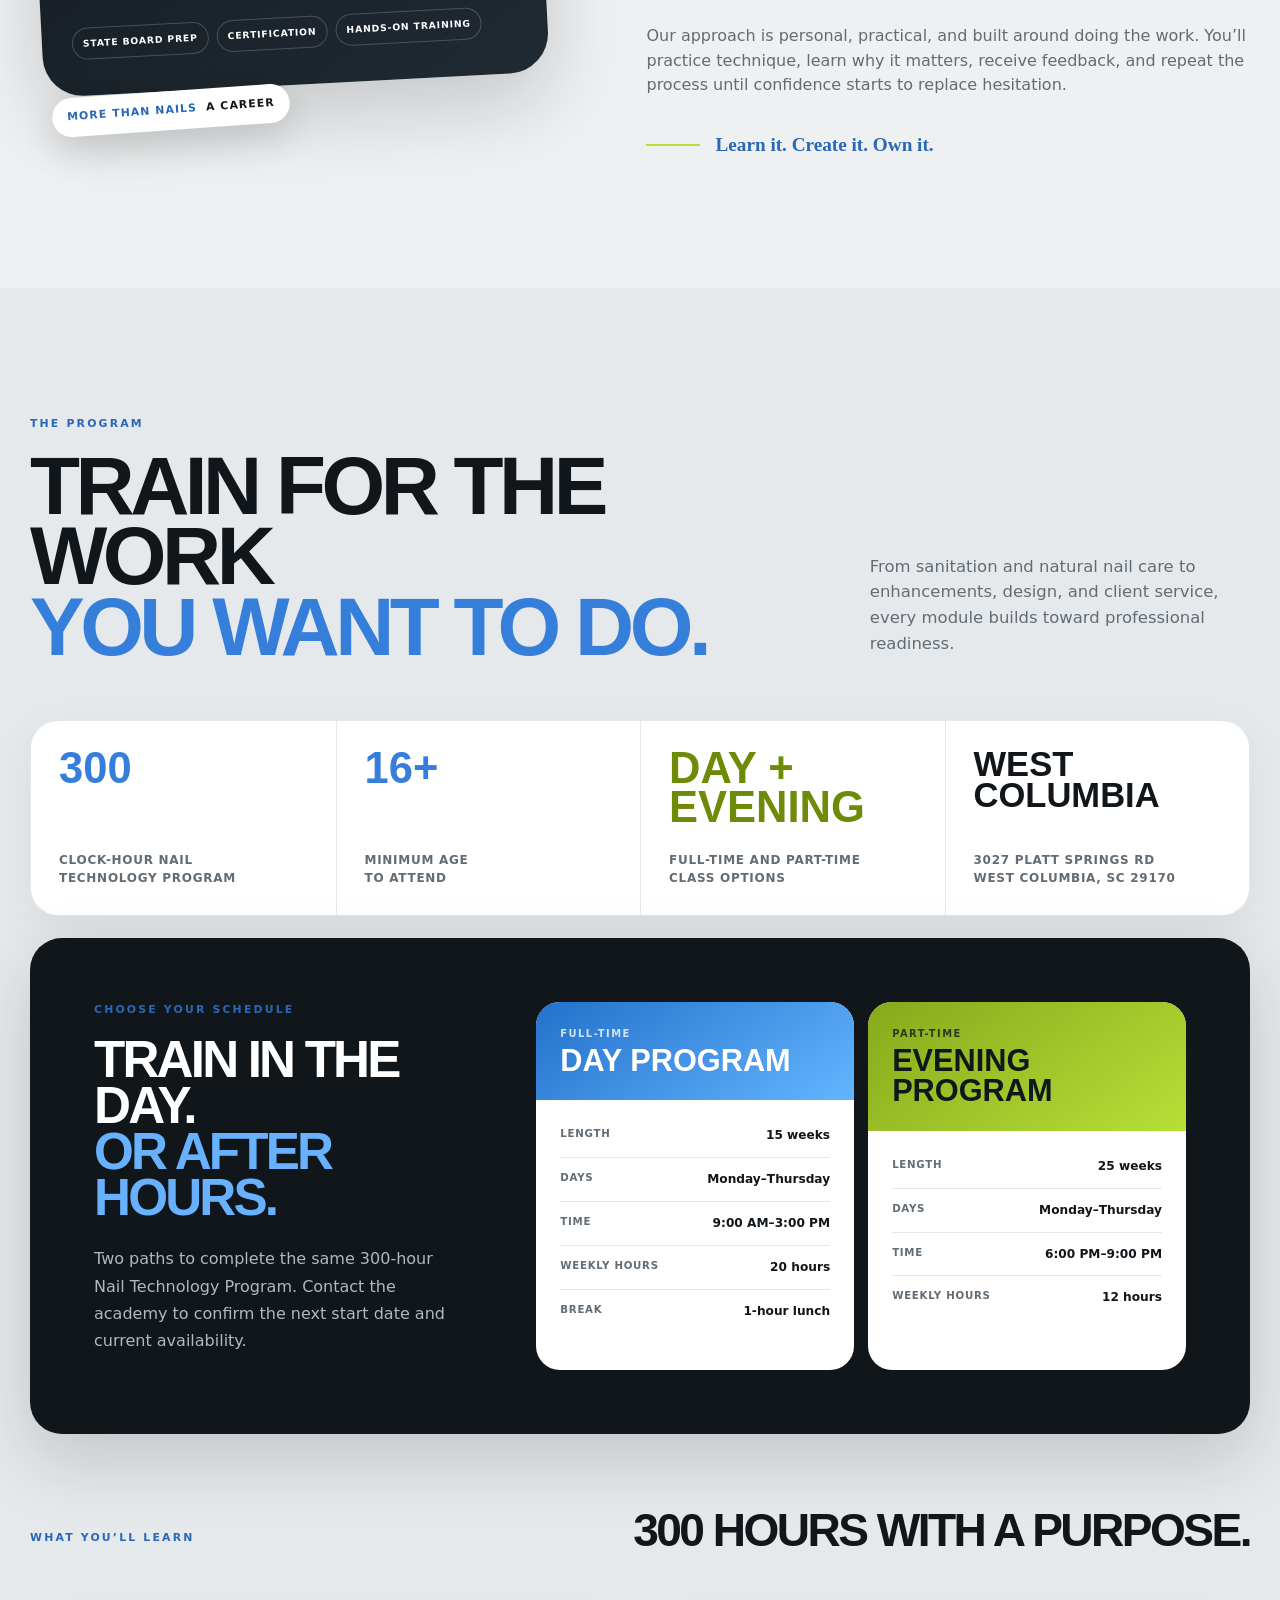
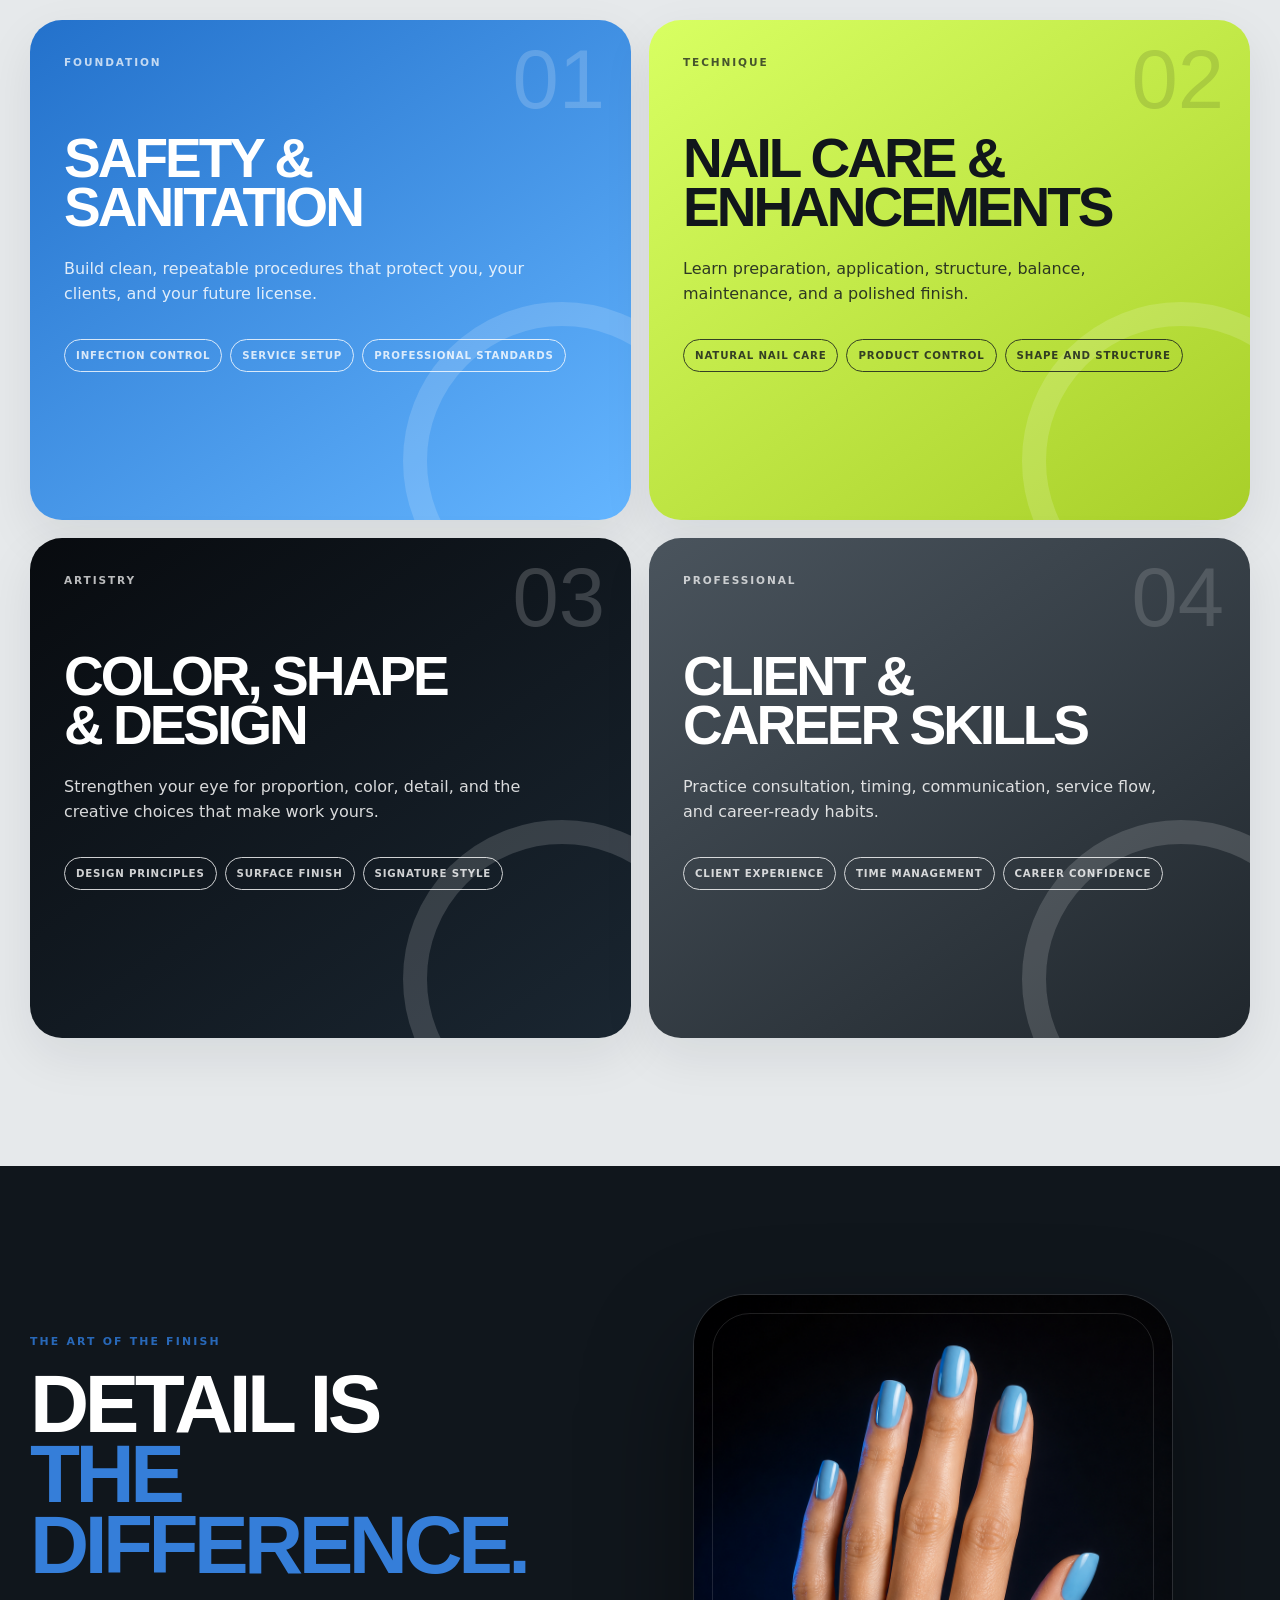
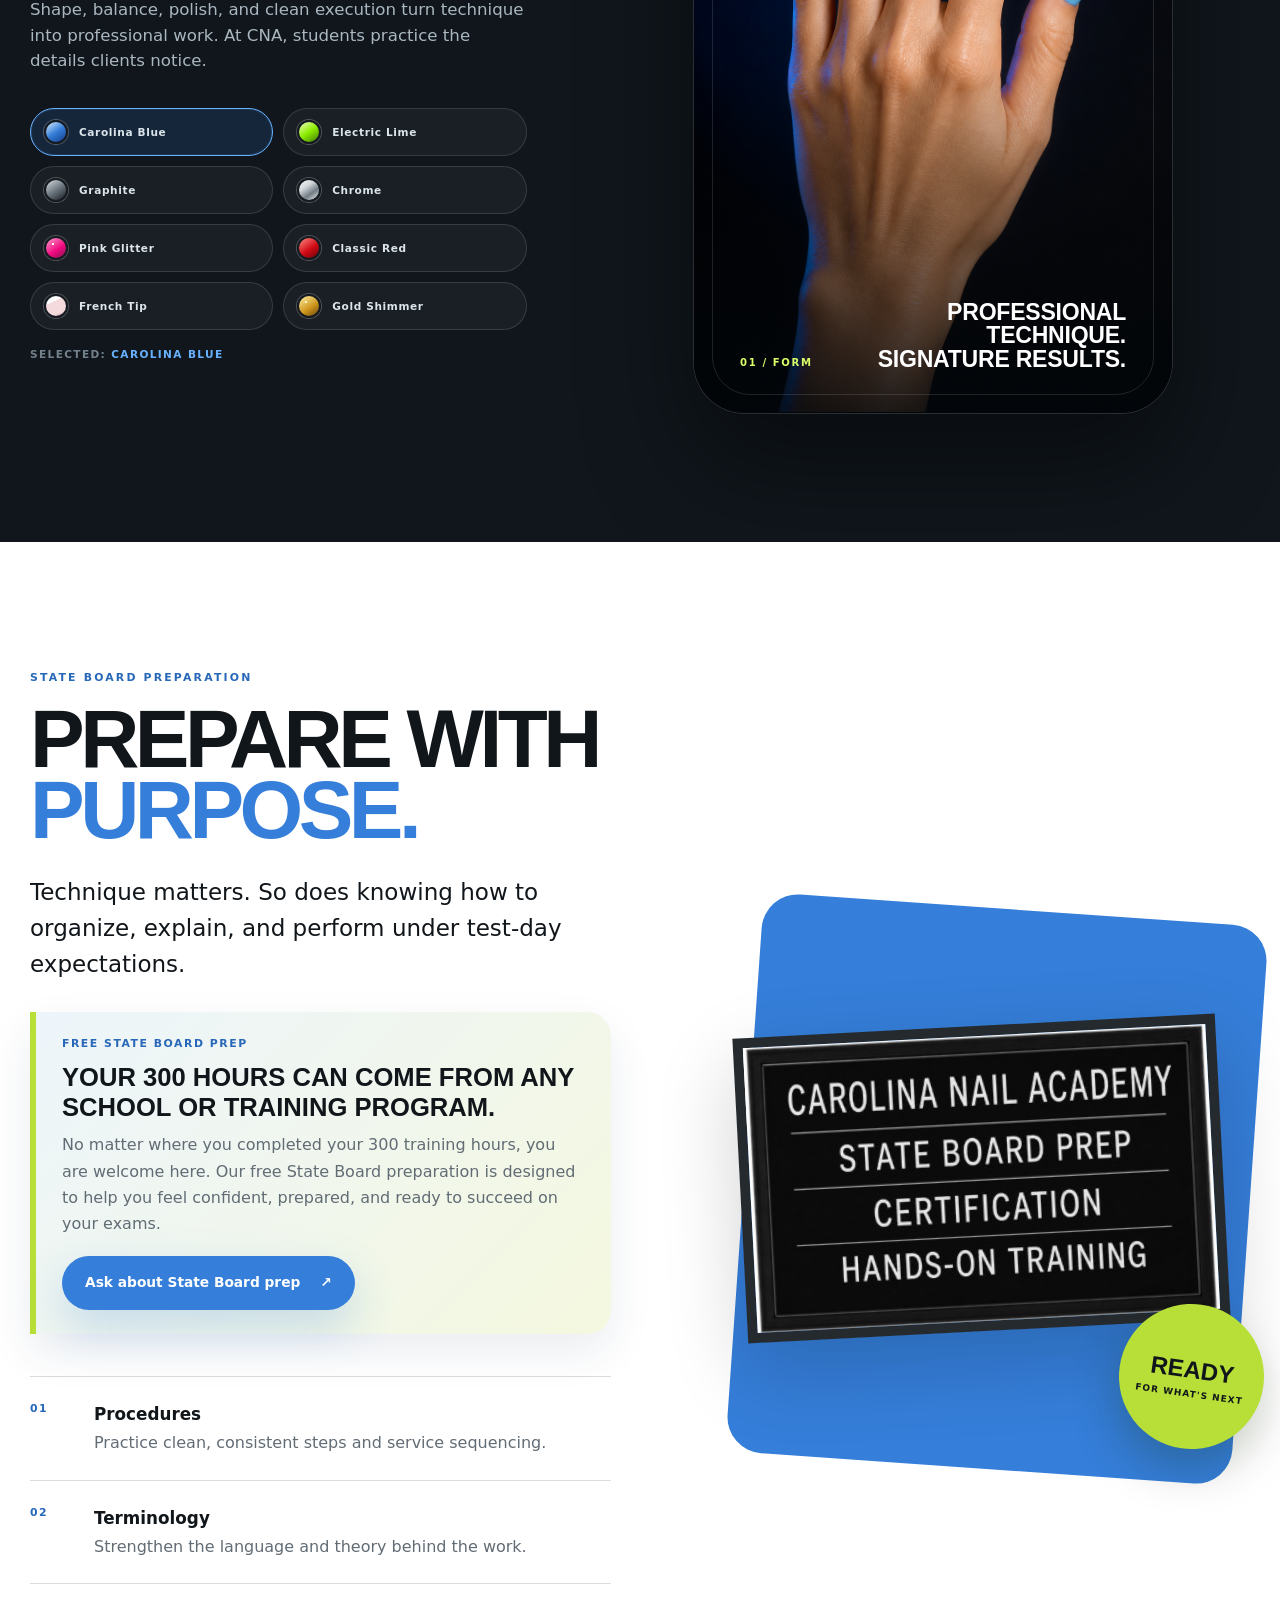
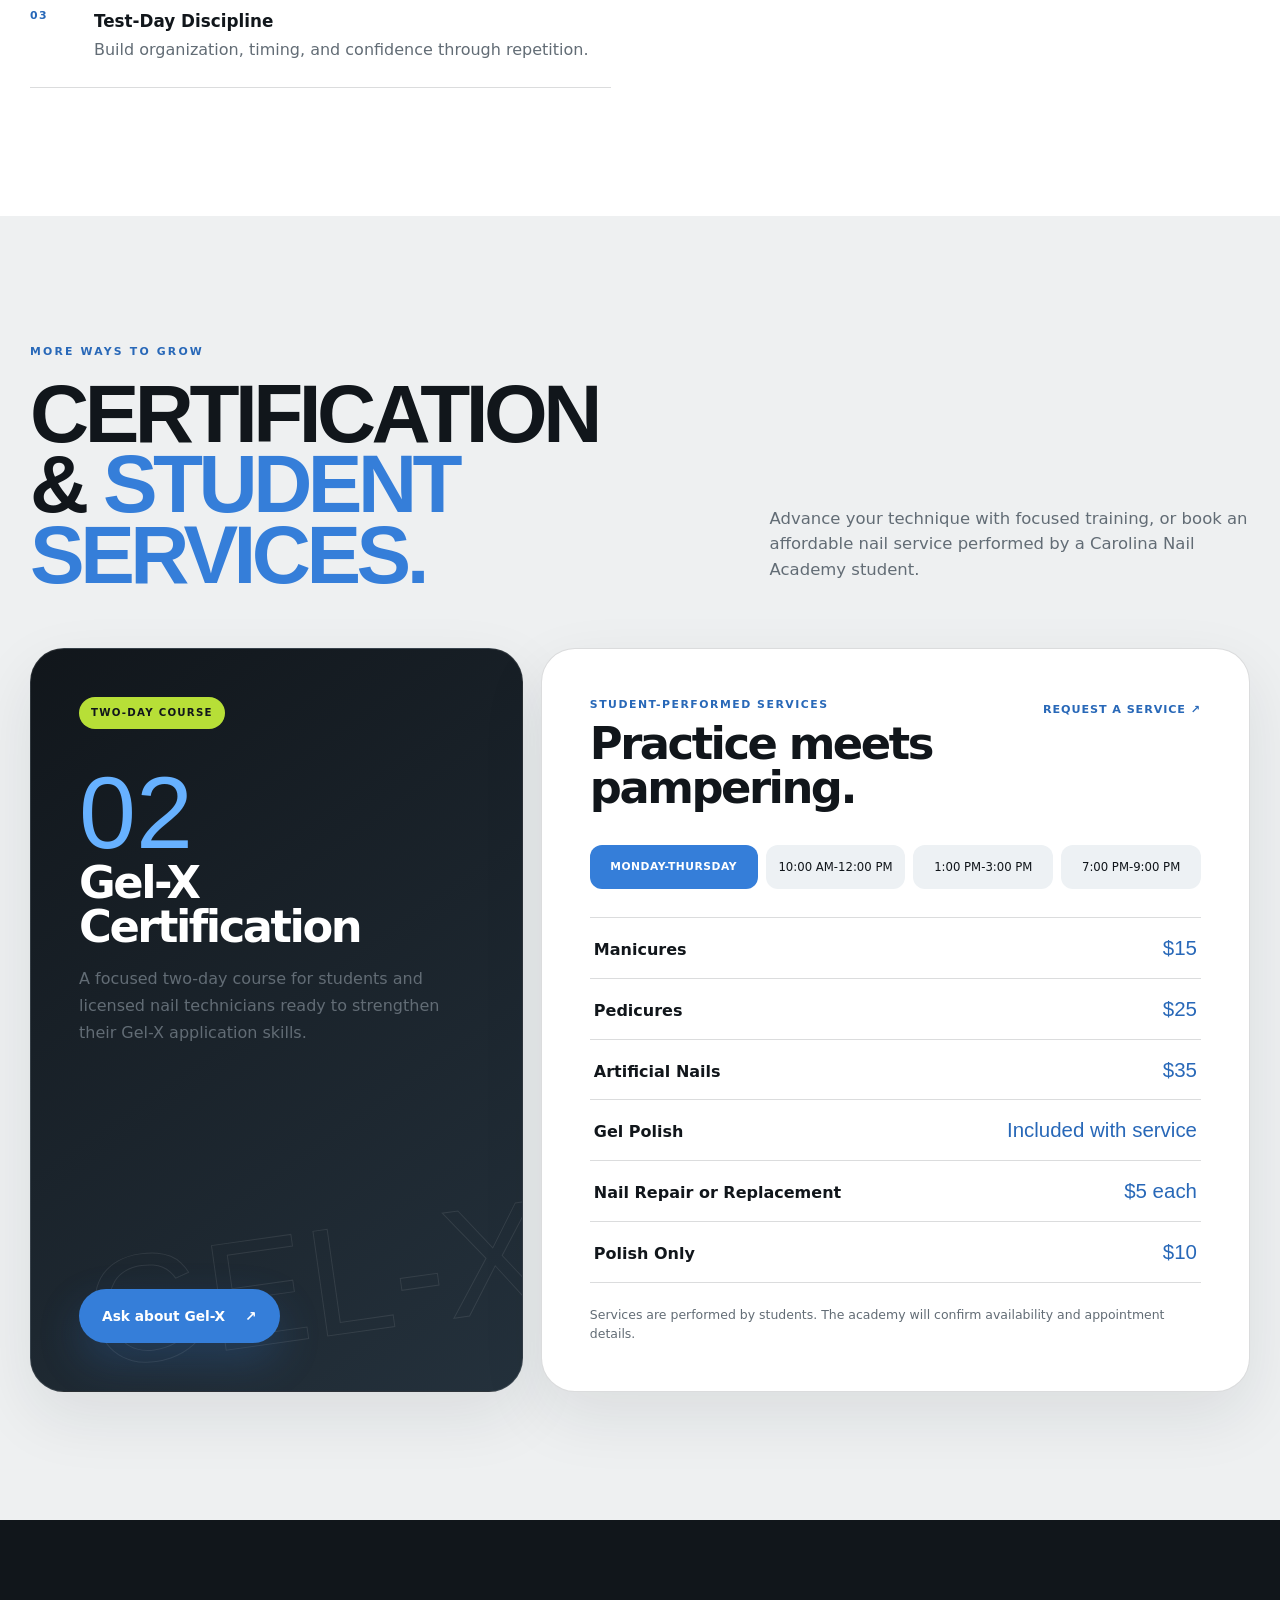
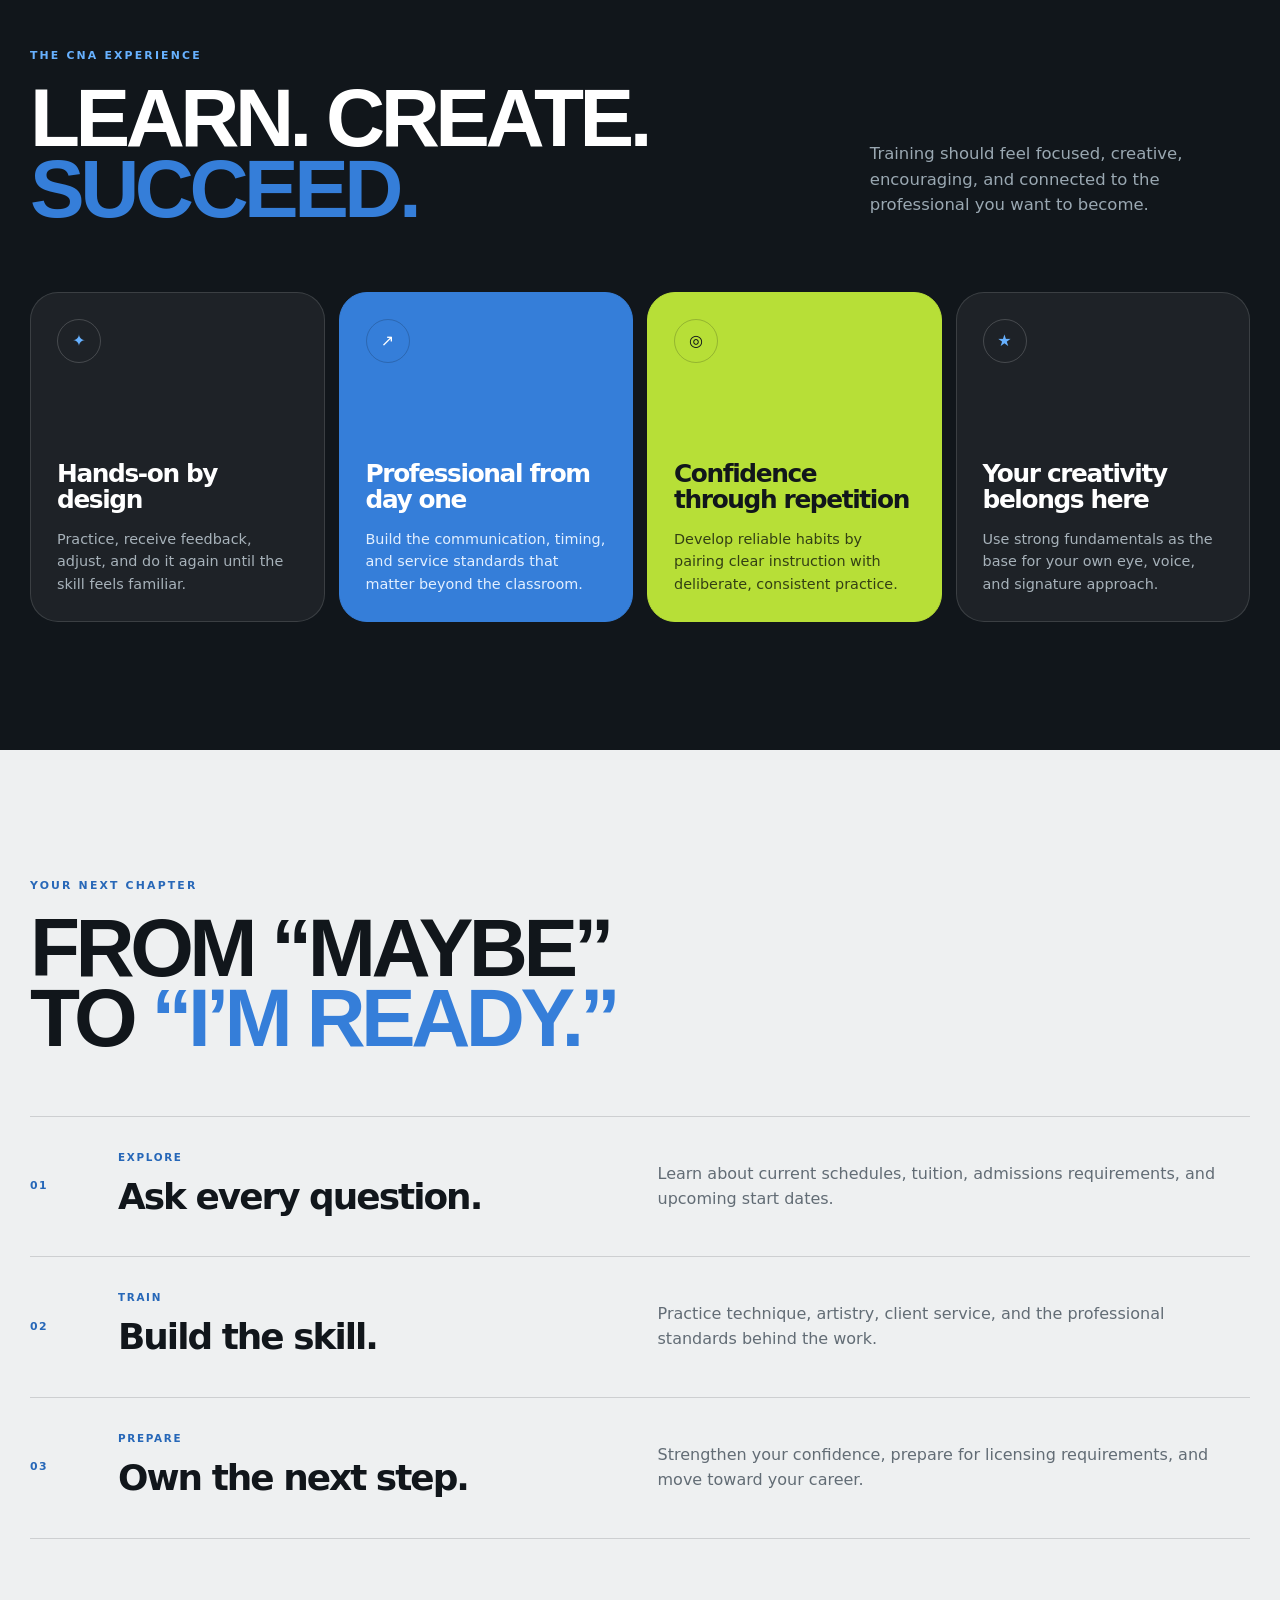
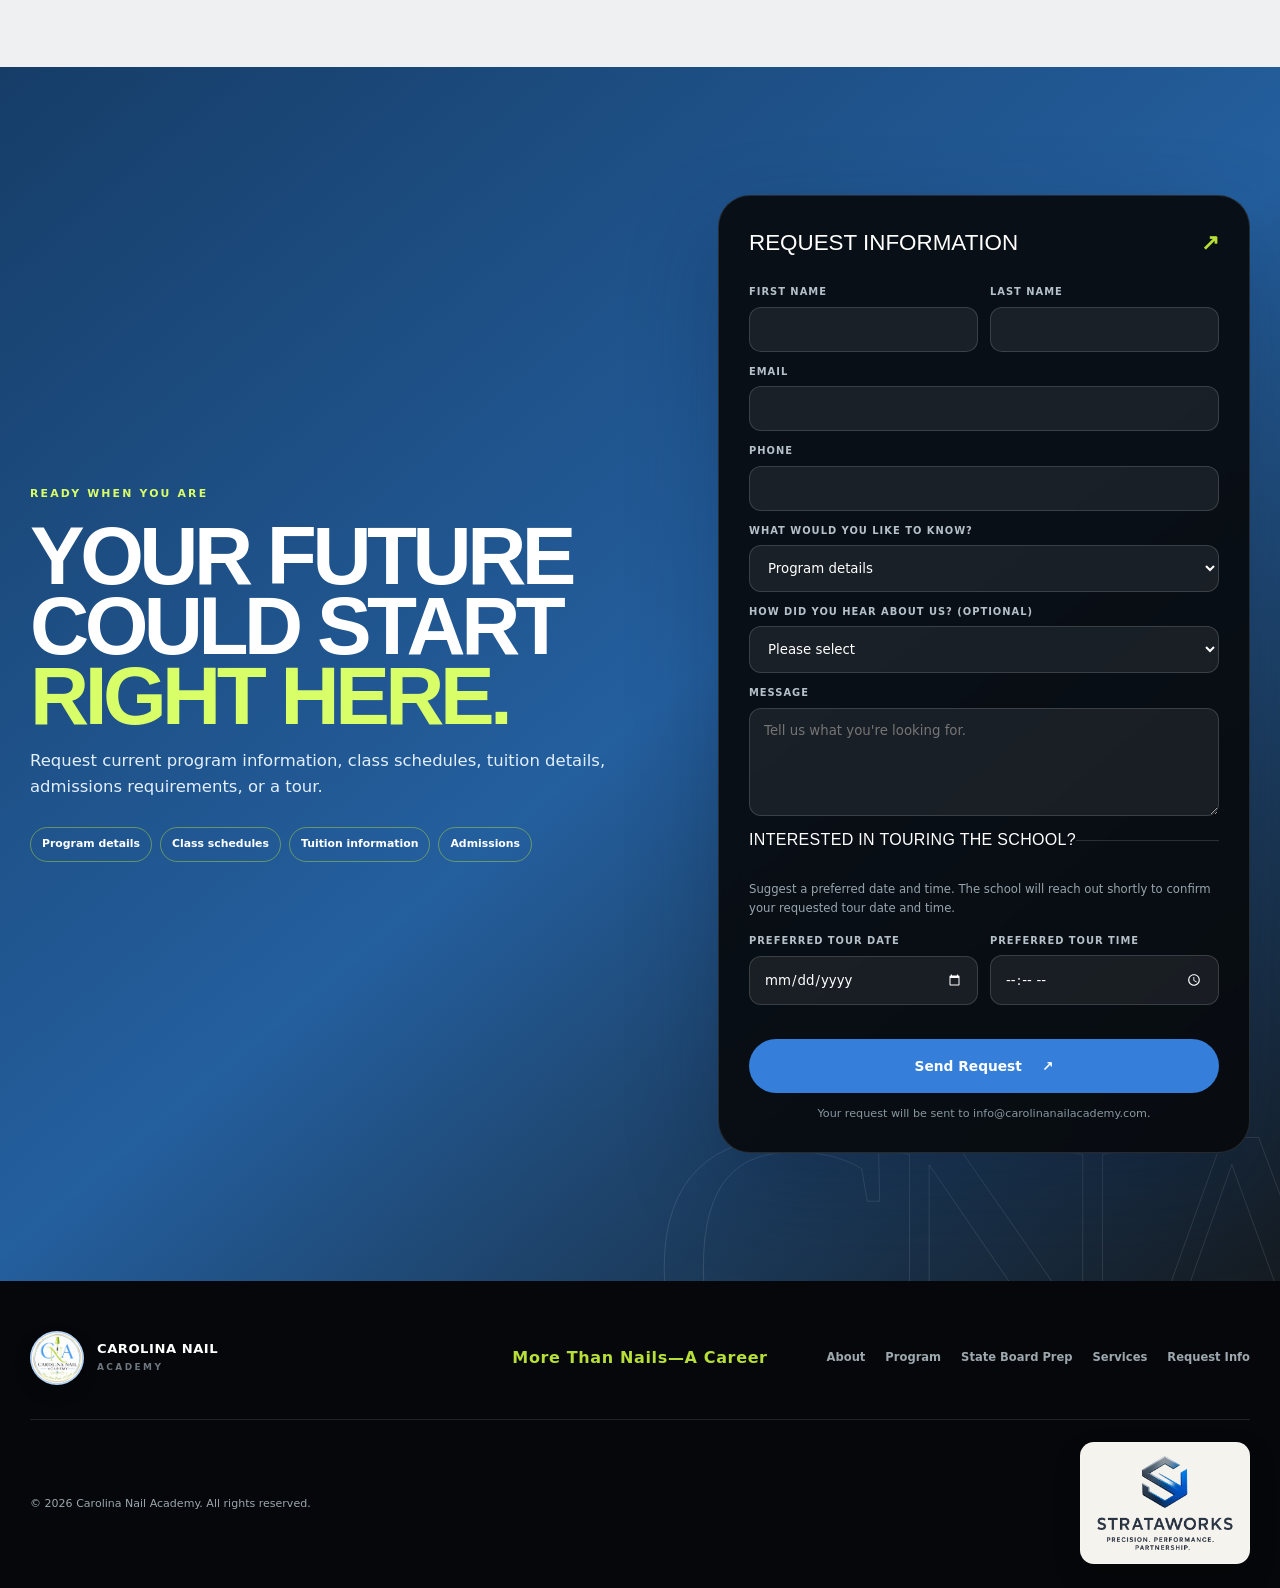
==== commit 16b86276: "feat: add academy services and tour scheduling" ====
--- a/index.html
+++ b/index.html
@@ -20,7 +20,7 @@
     <meta property="og:image" content="assets/cna-pink-wordmark.jpg" />
     <title>Carolina Nail Academy | More Than Nails—A Career</title>
     <link rel="icon" href="assets/cna-business-logo.jpg" type="image/jpeg" />
-    <link rel="stylesheet" href="styles.css?v=mobile-academy" />
+    <link rel="stylesheet" href="styles.css?v=customer-services" />
     <style>
       :root {
         --ink: #11161b;
@@ -396,6 +396,7 @@
         <nav class="site-nav" id="site-nav" aria-label="Primary navigation">
           <a href="#about">About</a><a href="#program">Program</a
           ><a href="#board-prep">State Board Prep</a
+          ><a href="#certification-services">Services</a
           ><a href="#experience">Experience</a
           ><a class="nav-cta" href="#contact"
             >Request Info <span aria-hidden="true">↗</span></a
@@ -782,15 +783,16 @@
               perform under test-day expectations.
             </p>
             <div class="prep-open-callout">
-              <p>Open State Board Preparation</p>
+              <p>Free State Board Prep</p>
               <strong
-                >Any school. Any training program. One goal: confidence.</strong
+                >Your 300 hours can come from any school or training
+                program.</strong
               >
               <span
-                >We offer State Board preparation to nail technicians and
-                students from any school or training program. Our goal is to
+                >No matter where you completed your 300 training hours, you are
+                welcome here. Our free State Board preparation is designed to
                 help you feel confident, prepared, and ready to succeed on your
-                State Board exams.</span
+                exams.</span
               >
               <a class="button button-pink" href="#contact"
                 >Ask about State Board prep <span aria-hidden="true">↗</span></a
@@ -828,6 +830,68 @@
             <div class="prep-seal">
               <strong>READY</strong><span>FOR WHAT'S NEXT</span>
             </div>
+          </div>
+        </div>
+      </section>
+      <section
+        class="section offer-section"
+        id="certification-services"
+        aria-labelledby="offer-heading"
+      >
+        <div class="shell">
+          <div class="offer-heading reveal">
+            <div>
+              <p class="eyebrow">More Ways to Grow</p>
+              <h2 id="offer-heading">
+                CERTIFICATION<br />&amp; <em>STUDENT SERVICES.</em>
+              </h2>
+            </div>
+            <p>
+              Advance your technique with focused training, or book an
+              affordable nail service performed by a Carolina Nail Academy
+              student.
+            </p>
+          </div>
+          <div class="offer-grid">
+            <article class="offer-card certification-card reveal">
+              <span class="offer-tag">Two-Day Course</span>
+              <p class="offer-number" aria-hidden="true">02</p>
+              <h3>Gel-X Certification</h3>
+              <p>
+                A focused two-day course for students and licensed nail
+                technicians ready to strengthen their Gel-X application skills.
+              </p>
+              <a class="button button-pink" href="#contact"
+                >Ask about Gel-X <span aria-hidden="true">↗</span></a
+              >
+            </article>
+            <article class="offer-card services-card reveal">
+              <div class="services-intro">
+                <div>
+                  <p class="offer-kicker">Student-Performed Services</p>
+                  <h3>Practice meets pampering.</h3>
+                </div>
+                <a href="#contact">Request a service <span aria-hidden="true">↗</span></a>
+              </div>
+              <div class="service-hours" aria-label="Student service hours">
+                <strong>Monday-Thursday</strong>
+                <span>10:00 AM-12:00 PM</span>
+                <span>1:00 PM-3:00 PM</span>
+                <span>7:00 PM-9:00 PM</span>
+              </div>
+              <dl class="service-prices">
+                <div><dt>Manicures</dt><dd>$15</dd></div>
+                <div><dt>Pedicures</dt><dd>$25</dd></div>
+                <div><dt>Artificial Nails</dt><dd>$35</dd></div>
+                <div><dt>Gel Polish</dt><dd>Included with service</dd></div>
+                <div><dt>Nail Repair or Replacement</dt><dd>$5 each</dd></div>
+                <div><dt>Polish Only</dt><dd>$10</dd></div>
+              </dl>
+              <p class="service-disclaimer">
+                Services are performed by students. The academy will confirm
+                availability and appointment details.
+              </p>
+            </article>
           </div>
         </div>
       </section>
@@ -994,6 +1058,8 @@
               >What would you like to know?<select name="interest">
                 <option>Program details</option>
                 <option>State Board preparation</option>
+                <option>Gel-X certification</option>
+                <option>Student services appointment</option>
                 <option>Class schedules</option>
                 <option>Tuition &amp; payment options</option>
                 <option>Admissions requirements</option>
@@ -1028,7 +1094,25 @@
                 rows="4"
                 placeholder="Tell us what you're looking for."
               ></textarea></label
-            ><button class="button form-button" type="submit">
+            ><fieldset class="tour-request">
+              <legend>Interested in touring the school?</legend>
+              <p>
+                Suggest a preferred date and time. The school will reach out
+                shortly to confirm your requested tour date and time.
+              </p>
+              <div class="form-row">
+                <label
+                  >Preferred tour date<input
+                    type="date"
+                    name="preferred_tour_date" /></label
+                ><label
+                  >Preferred tour time<input
+                    type="time"
+                    name="preferred_tour_time" /></label
+                >
+              </div>
+            </fieldset>
+            <button class="button form-button" type="submit">
               Send Request <span aria-hidden="true">↗</span>
             </button>
             <p class="form-note" id="form-note" aria-live="polite">
@@ -1056,6 +1140,7 @@
         <nav class="footer-nav" aria-label="Footer navigation">
           <a href="#about">About</a><a href="#program">Program</a
           ><a href="#board-prep">State Board Prep</a
+          ><a href="#certification-services">Services</a
           ><a href="#contact">Request Info</a>
         </nav>
       </div>
--- a/styles.css
+++ b/styles.css
@@ -95,7 +95,7 @@
 
 .eyebrow { color: #c33176; }
 h2 { font-size: clamp(3.2rem, 6.4vw, 6.8rem); line-height: .86; }
-.about-section { background: var(--paper); }
+.about-section { overflow: hidden; background: var(--paper); }
 .about-grid { display: grid; grid-template-columns: .92fr 1.08fr; gap: clamp(54px, 8vw, 110px); align-items: center; }
 .about-art { position: relative; min-height: 640px; }
 .career-card { position: absolute; inset: 35px 30px 55px 0; display: flex; flex-direction: column; justify-content: space-between; overflow: hidden; padding: 48px; border-radius: 40px; background: var(--ink); color: var(--white); box-shadow: var(--shadow); transform: rotate(-3deg); }
@@ -185,7 +185,7 @@
 .studio-photo figcaption span { color: var(--lime-bright); font-size: .63rem; font-weight: 900; letter-spacing: .16em; text-transform: uppercase; }
 .studio-photo figcaption strong { max-width: 260px; color: #fff; font-family: var(--display); font-size: clamp(1.15rem, 1.8vw, 1.75rem); line-height: 1; letter-spacing: -.01em; text-align: right; text-transform: uppercase; }
 
-.prep-section { background: var(--white); }
+.prep-section { overflow: hidden; background: var(--white); }
 .prep-grid { display: grid; grid-template-columns: 1.04fr .96fr; align-items: center; gap: clamp(52px, 8vw, 105px); }
 .prep-copy > p:not(.eyebrow) { max-width: 670px; }
 .prep-open-callout { max-width: 690px; margin-top: 30px; padding: 24px 26px; display: grid; gap: 10px; border-left: 6px solid var(--lime); border-radius: 0 24px 24px 0; background: linear-gradient(135deg, #edf5fb, #f4f8df); box-shadow: 0 18px 44px rgba(23,55,87,.09); }
@@ -205,6 +205,35 @@
 .prep-seal strong { font-family: var(--display); font-size: 1.5rem; }
 .prep-seal span { font-size: .56rem; font-weight: 900; letter-spacing: .12em; }
 
+.offer-section { overflow: hidden; background: var(--paper); }
+.offer-heading { display: grid; grid-template-columns: 1.15fr .85fr; align-items: end; gap: clamp(35px, 7vw, 90px); }
+.offer-heading > div { min-width: 0; }
+.offer-heading > p { max-width: 540px; margin: 0 0 8px; color: var(--muted); font-size: 1.03rem; }
+.offer-grid { display: grid; grid-template-columns: .82fr 1.18fr; gap: 18px; margin-top: 58px; }
+.offer-card { position: relative; min-width: 0; padding: clamp(28px, 4vw, 48px); border: 1px solid var(--line); border-radius: 34px; background: var(--white); box-shadow: 0 24px 65px rgba(20, 31, 42, .09); }
+.offer-card h3 { font-size: clamp(2rem, 3.5vw, 3.45rem); line-height: .98; }
+.offer-card > p:not(.offer-number):not(.service-disclaimer) { color: var(--muted); }
+.certification-card { min-height: 560px; display: flex; flex-direction: column; align-items: flex-start; overflow: hidden; border-color: rgba(255,255,255,.1); background: linear-gradient(145deg, #11161b, #24313c); color: var(--white); }
+.certification-card::after { content: "GEL-X"; position: absolute; right: -25px; bottom: 45px; color: transparent; font-family: var(--display); font-size: clamp(6rem, 12vw, 11rem); line-height: .8; -webkit-text-stroke: 1px rgba(255,255,255,.09); transform: rotate(-8deg); }
+.certification-card > * { position: relative; z-index: 2; }
+.certification-card > p:not(.offer-number) { max-width: 470px; color: #b7c0c8; line-height: 1.7; }
+.certification-card .button { width: fit-content; margin-top: auto; }
+.offer-tag { display: inline-flex; padding: 8px 12px; border-radius: 999px; background: var(--lime); color: var(--ink); font-size: .64rem; font-weight: 900; letter-spacing: .12em; text-transform: uppercase; }
+.offer-number { margin: 48px 0 12px; color: var(--blue-bright); font-family: var(--display); font-size: clamp(4.5rem, 8vw, 7rem); line-height: .7; }
+.services-card { display: grid; align-content: start; }
+.services-intro { display: flex; justify-content: space-between; align-items: start; gap: 25px; }
+.services-intro h3 { max-width: 560px; margin-top: 8px; }
+.services-intro > a { flex: 0 0 auto; margin-top: 4px; color: #2868b8; font-size: .7rem; font-weight: 900; letter-spacing: .08em; text-transform: uppercase; }
+.offer-kicker { margin: 0; color: #2868b8; font-size: .68rem; font-weight: 900; letter-spacing: .14em; text-transform: uppercase; }
+.service-hours { display: grid; grid-template-columns: 1.2fr repeat(3, 1fr); gap: 8px; margin: 35px 0 28px; }
+.service-hours > * { min-width: 0; padding: 13px 10px; border-radius: 12px; background: #edf1f4; color: var(--ink); font-size: .73rem; text-align: center; }
+.service-hours strong { display: grid; place-items: center; background: var(--blue); color: var(--white); font-size: .67rem; letter-spacing: .05em; text-transform: uppercase; }
+.service-prices { margin: 0; border-top: 1px solid var(--line); }
+.service-prices > div { display: grid; grid-template-columns: minmax(0, 1fr) auto; align-items: baseline; gap: 18px; padding: 14px 4px; border-bottom: 1px solid var(--line); }
+.service-prices dt { font-weight: 780; }
+.service-prices dd { margin: 0; color: #2868b8; font-family: var(--display); font-size: 1.28rem; text-align: right; }
+.service-disclaimer { margin: 22px 0 0; color: var(--muted); font-size: .78rem; line-height: 1.55; }
+
 .experience-section { background: var(--ink); color: var(--white); }
 .section-heading.light > p { color: #9aa8b2; }
 .section-heading.light .eyebrow { color: var(--blue-bright); }
@@ -246,6 +275,10 @@
 .interest-form select option { color: var(--ink); }
 .interest-form input:focus, .interest-form select:focus, .interest-form textarea:focus { border-color: var(--pink); box-shadow: 0 0 0 3px rgba(243,84,155,.2); }
 .interest-form textarea { min-height: 108px; resize: vertical; }
+.tour-request { min-width: 0; margin: 8px 0 15px; padding: 20px 0 4px; border: 0; border-top: 1px solid rgba(255,255,255,.14); }
+.tour-request legend { padding: 0; color: var(--white); font-family: var(--display); font-size: 1rem; letter-spacing: .02em; text-transform: uppercase; }
+.tour-request > p { margin: 8px 0 16px; color: #98a5ae; font-size: .73rem; line-height: 1.55; }
+.interest-form input[type="date"], .interest-form input[type="time"] { color-scheme: dark; }
 .form-button { width: 100%; margin-top: 3px; background: var(--pink); color: var(--white); }
 .form-button:hover { background: var(--white); }
 .form-note { margin: 12px 0 0; color: #8997a0; font-size: .7rem; text-align: center; }
@@ -275,6 +308,8 @@
   .studio-copy { max-width: 760px; }
   .studio-photo { width: min(480px, 100%); margin-inline: auto; }
   .prep-visual { width: min(650px, 100%); margin-inline: auto; }
+  .offer-grid { grid-template-columns: 1fr; }
+  .certification-card { min-height: 500px; }
   .experience-grid { grid-template-columns: repeat(2, 1fr); }
   .footer-main { grid-template-columns: 1fr auto; }
   .footer-main > p { display: none; }
@@ -304,6 +339,8 @@
   .program-grid { grid-template-columns: 1fr; }
   .program-card { min-height: 460px; }
   .studio-photo { width: min(100%, 440px); }
+  .offer-heading { grid-template-columns: 1fr; }
+  .offer-heading > p { margin: 0; }
   .experience-grid { grid-template-columns: 1fr; }
   .experience-card { min-height: 260px; }
   .path-step { grid-template-columns: 44px 1fr; }
@@ -341,6 +378,16 @@
   .prep-seal { width: 116px; height: 116px; }
   .prep-open-callout { padding: 22px; }
   .prep-open-callout .button { width: 100%; }
+  .offer-grid { margin-top: 38px; }
+  .offer-heading h2 { font-size: clamp(2.1rem, 10.2vw, 2.55rem); }
+  .offer-card { padding: 24px; border-radius: 26px; }
+  .certification-card { min-height: 480px; }
+  .certification-card .button { width: 100%; }
+  .services-intro { flex-direction: column; }
+  .service-hours { grid-template-columns: 1fr; }
+  .service-hours > * { padding: 12px; }
+  .service-prices dt { font-size: .88rem; }
+  .service-prices dd { font-size: 1.08rem; }
   .form-row { grid-template-columns: 1fr; }
   .interest-form { padding: 22px; }
 }
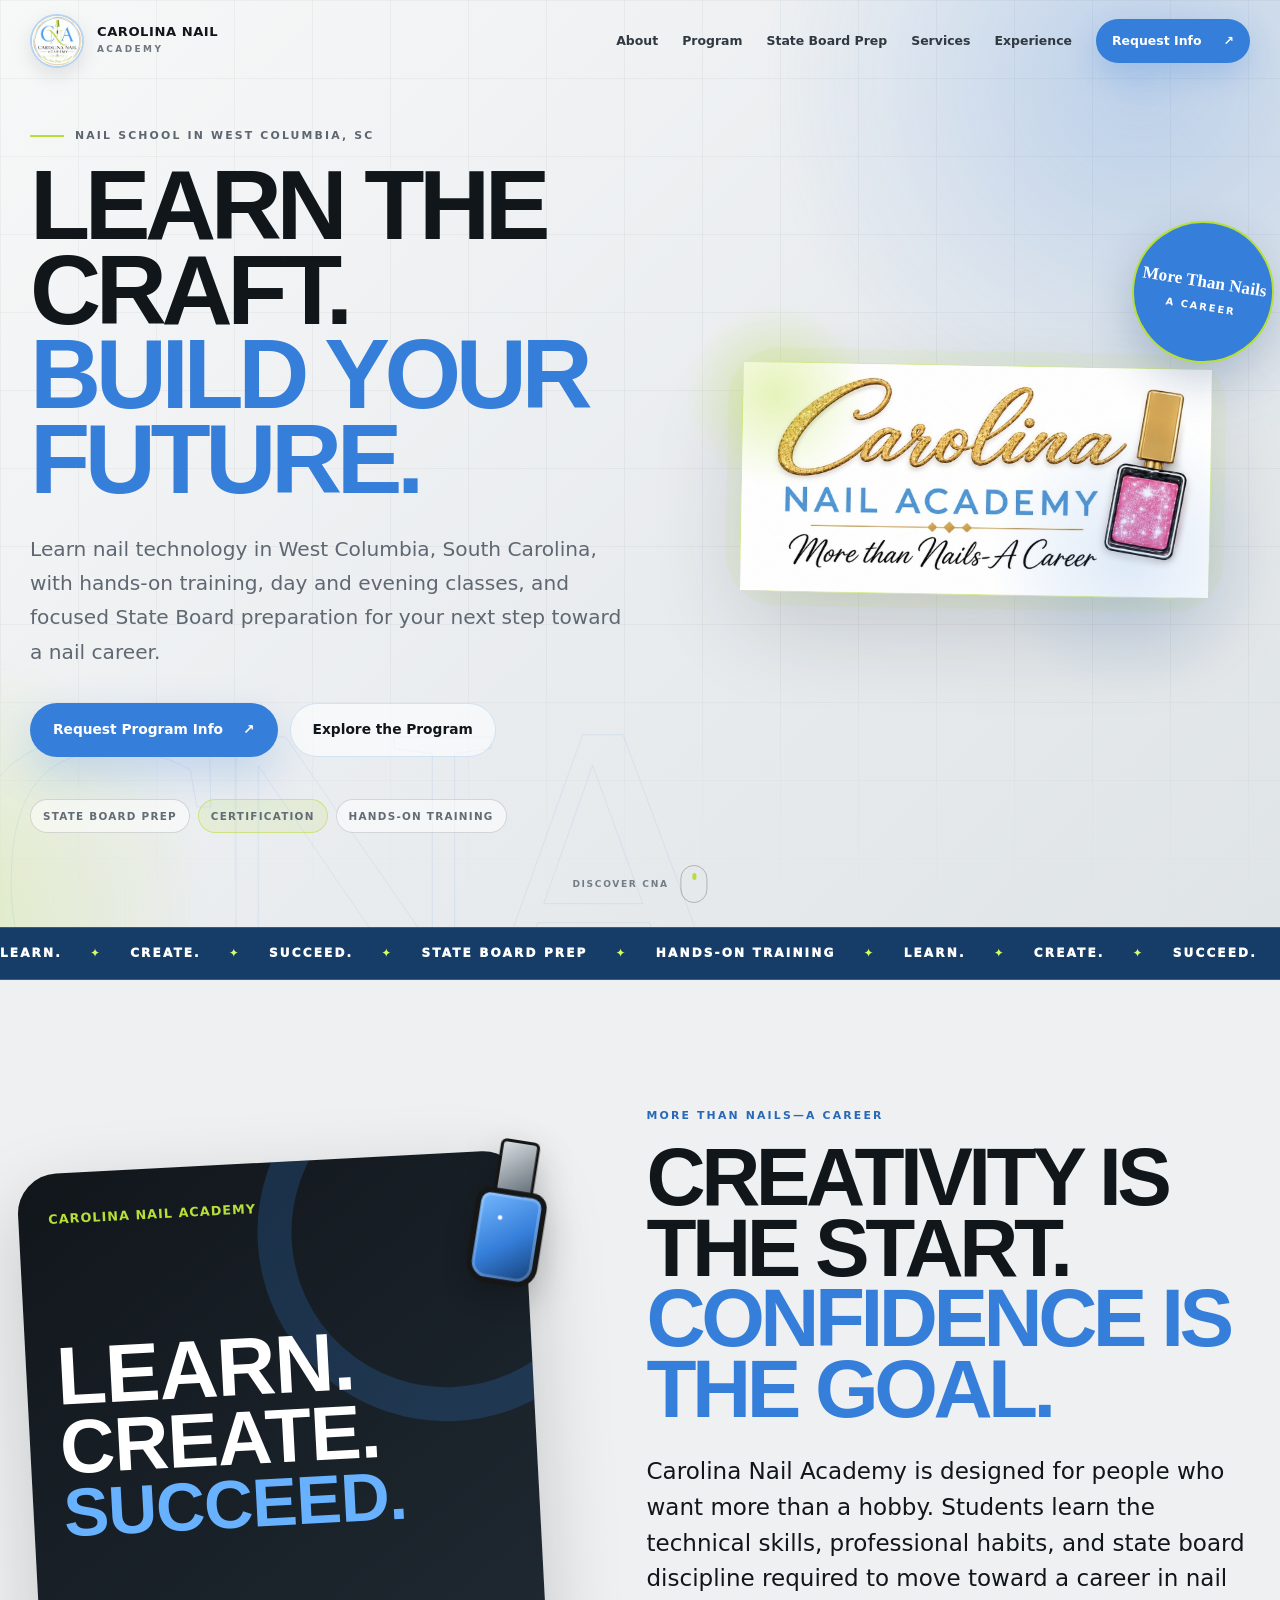
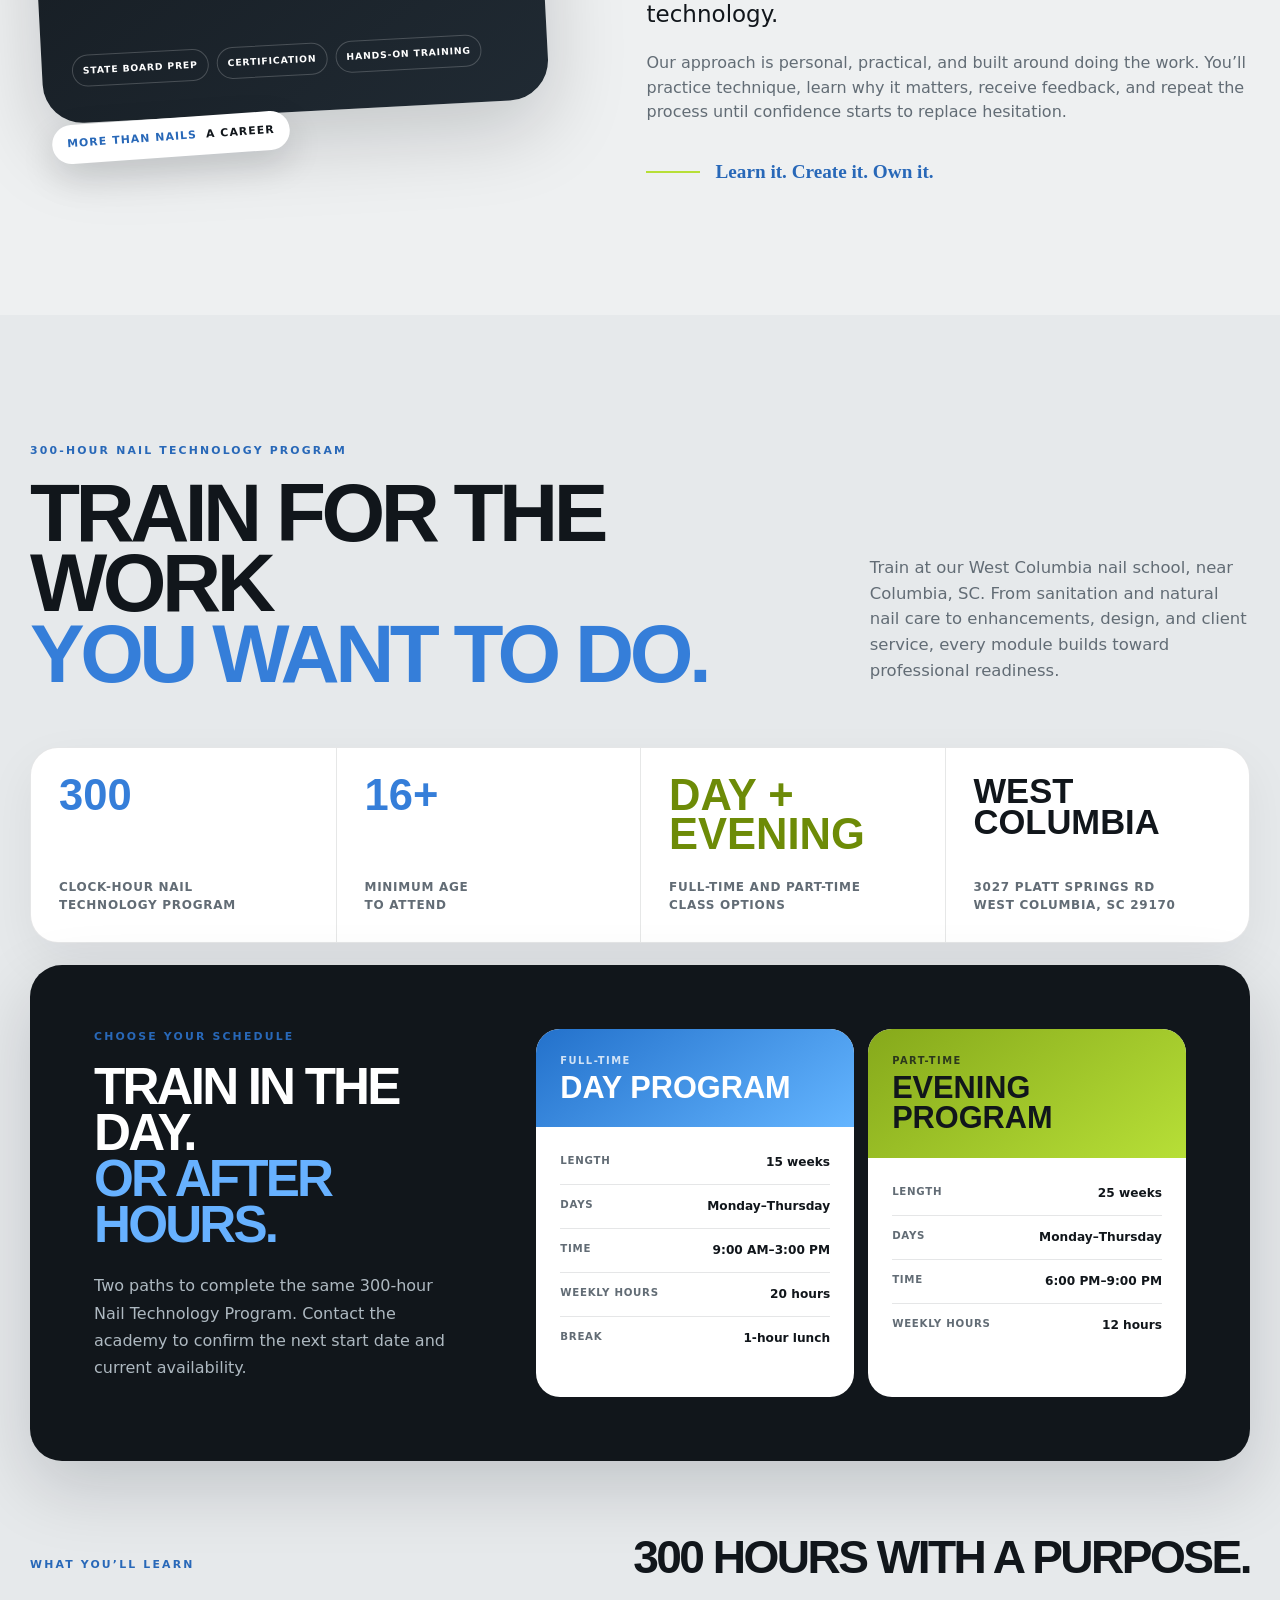
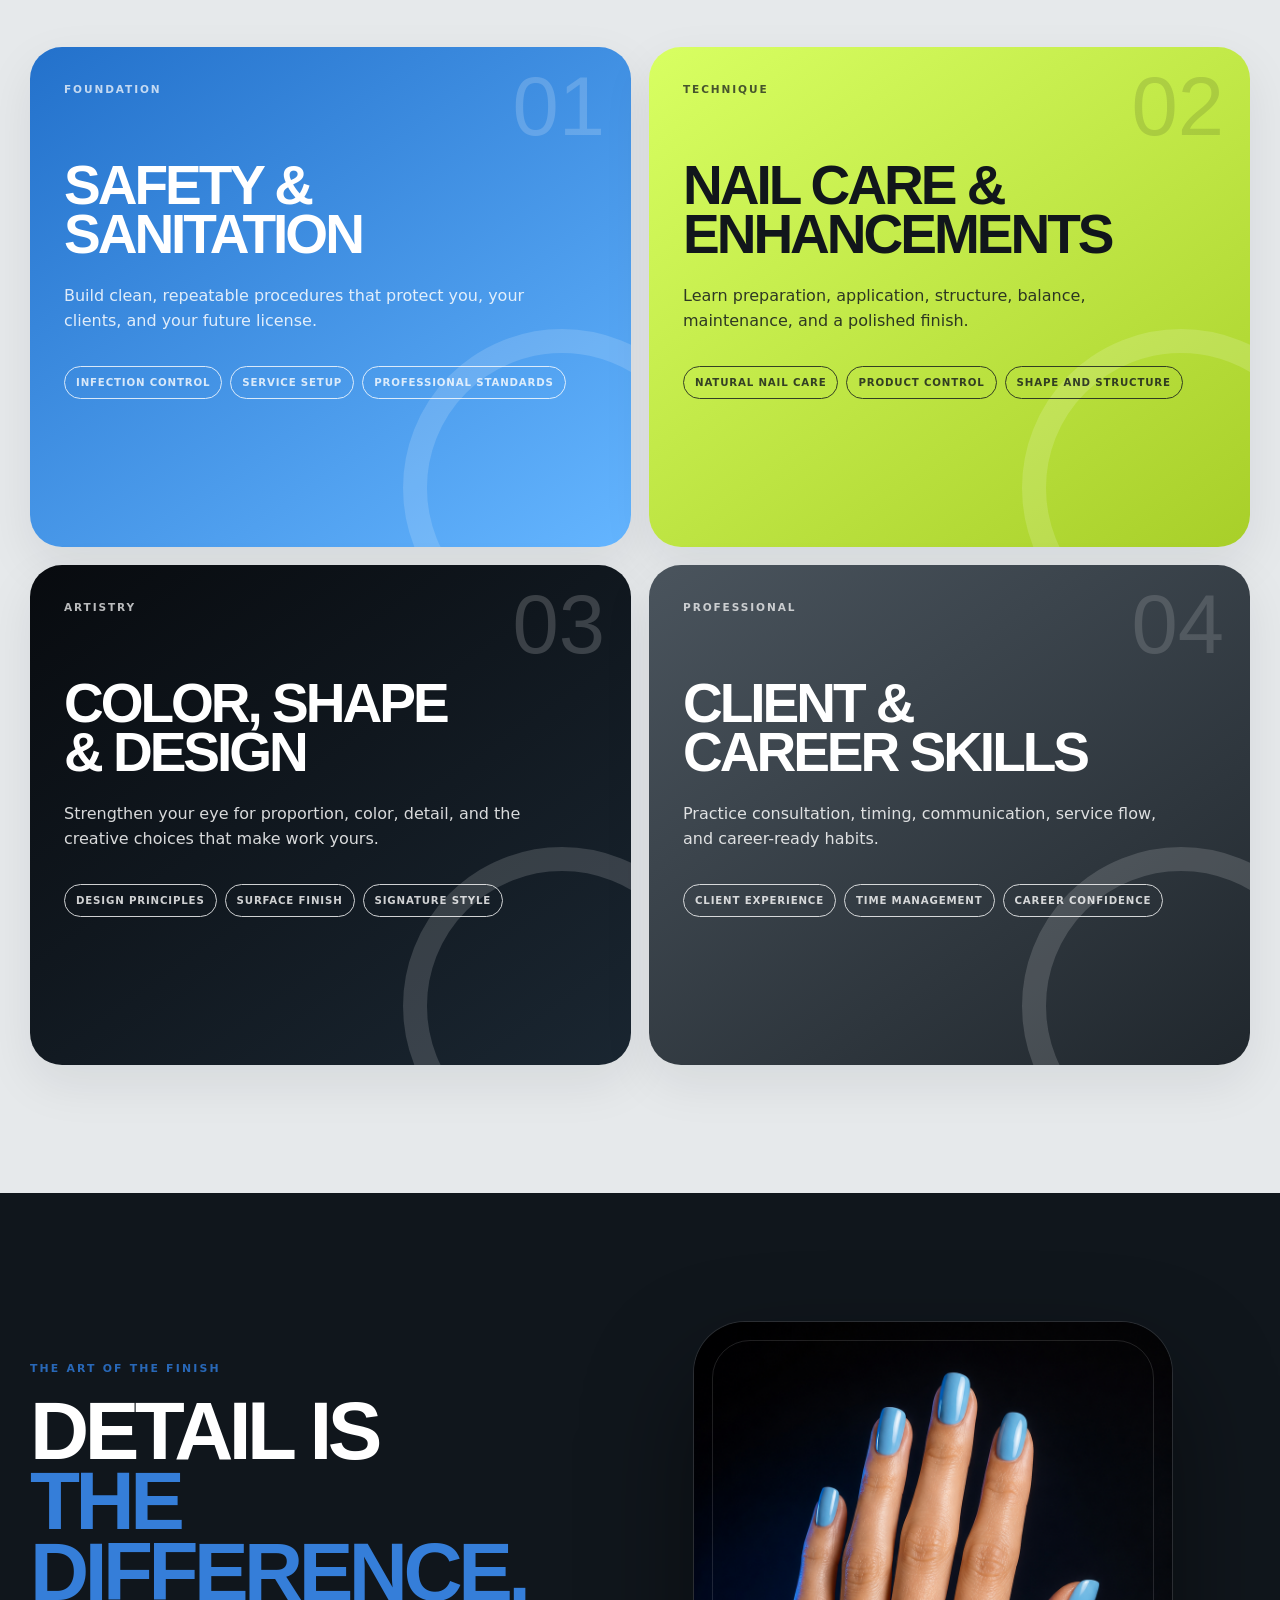
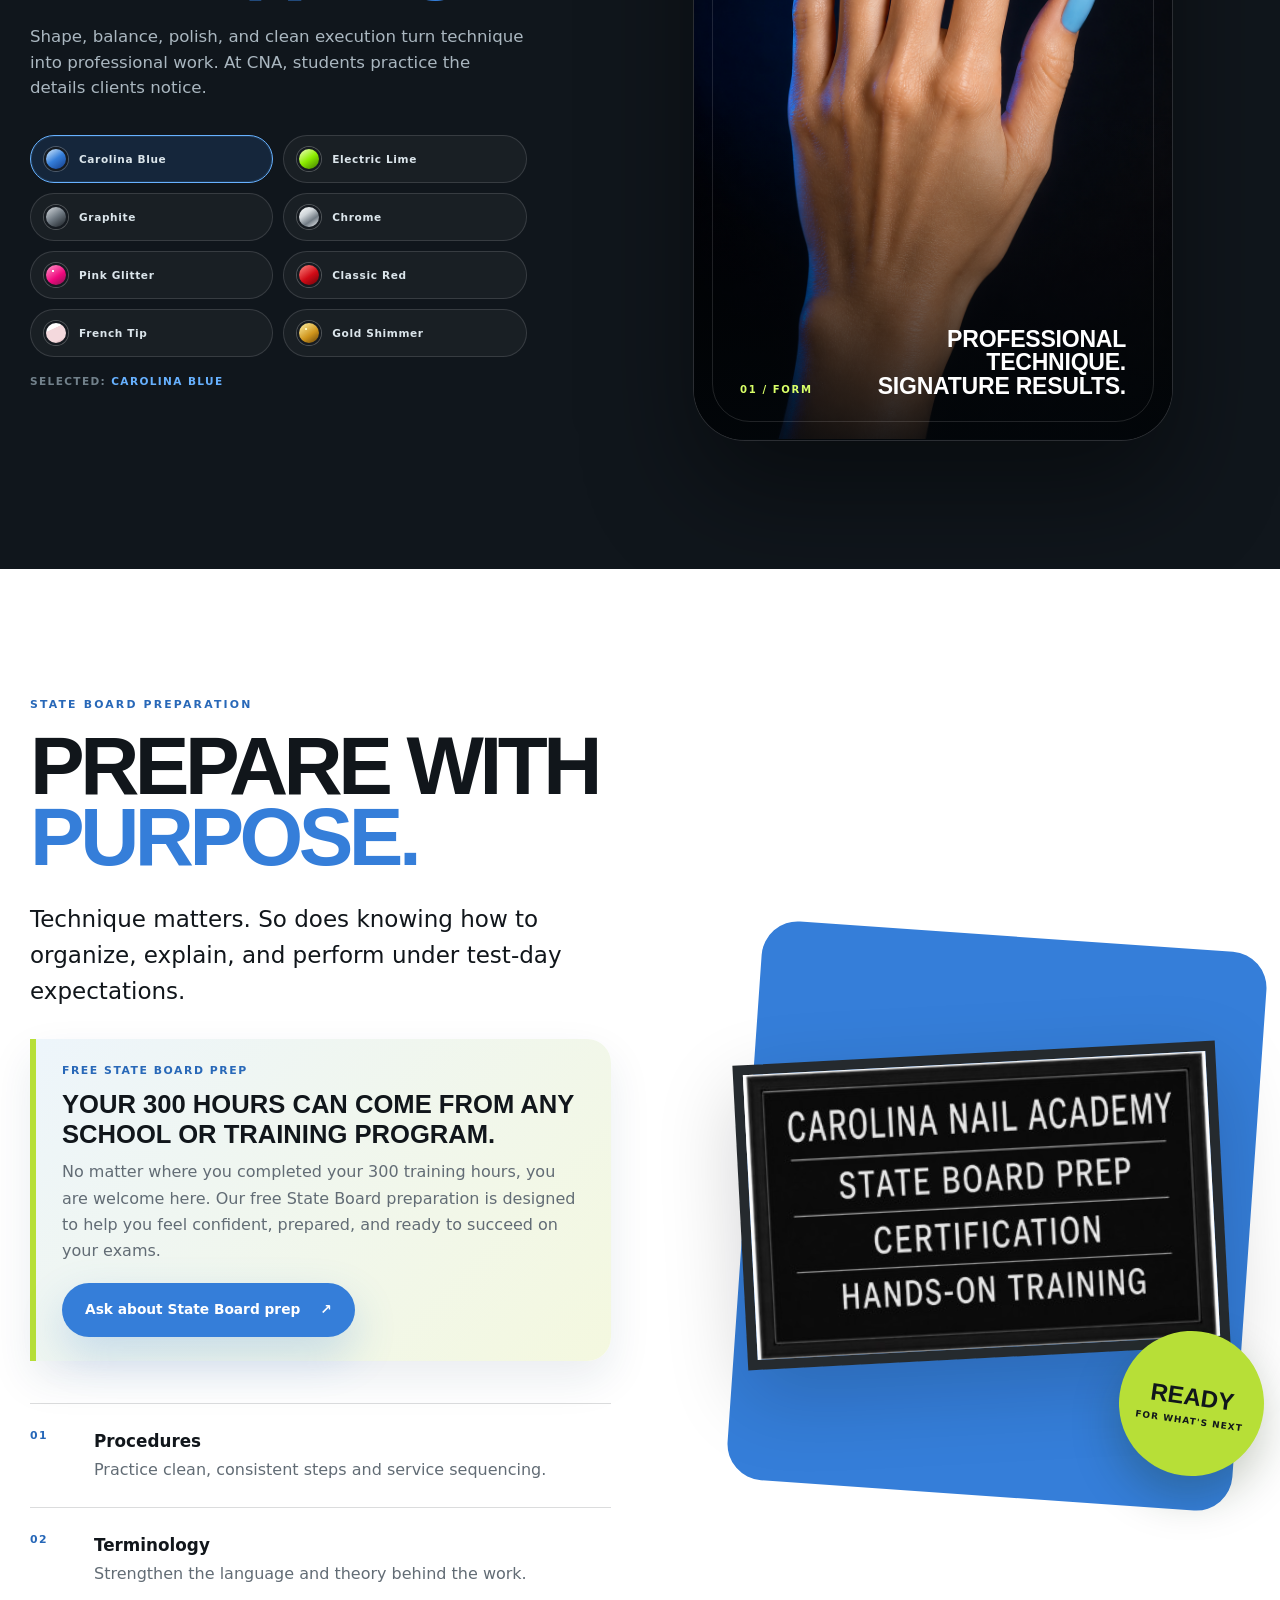
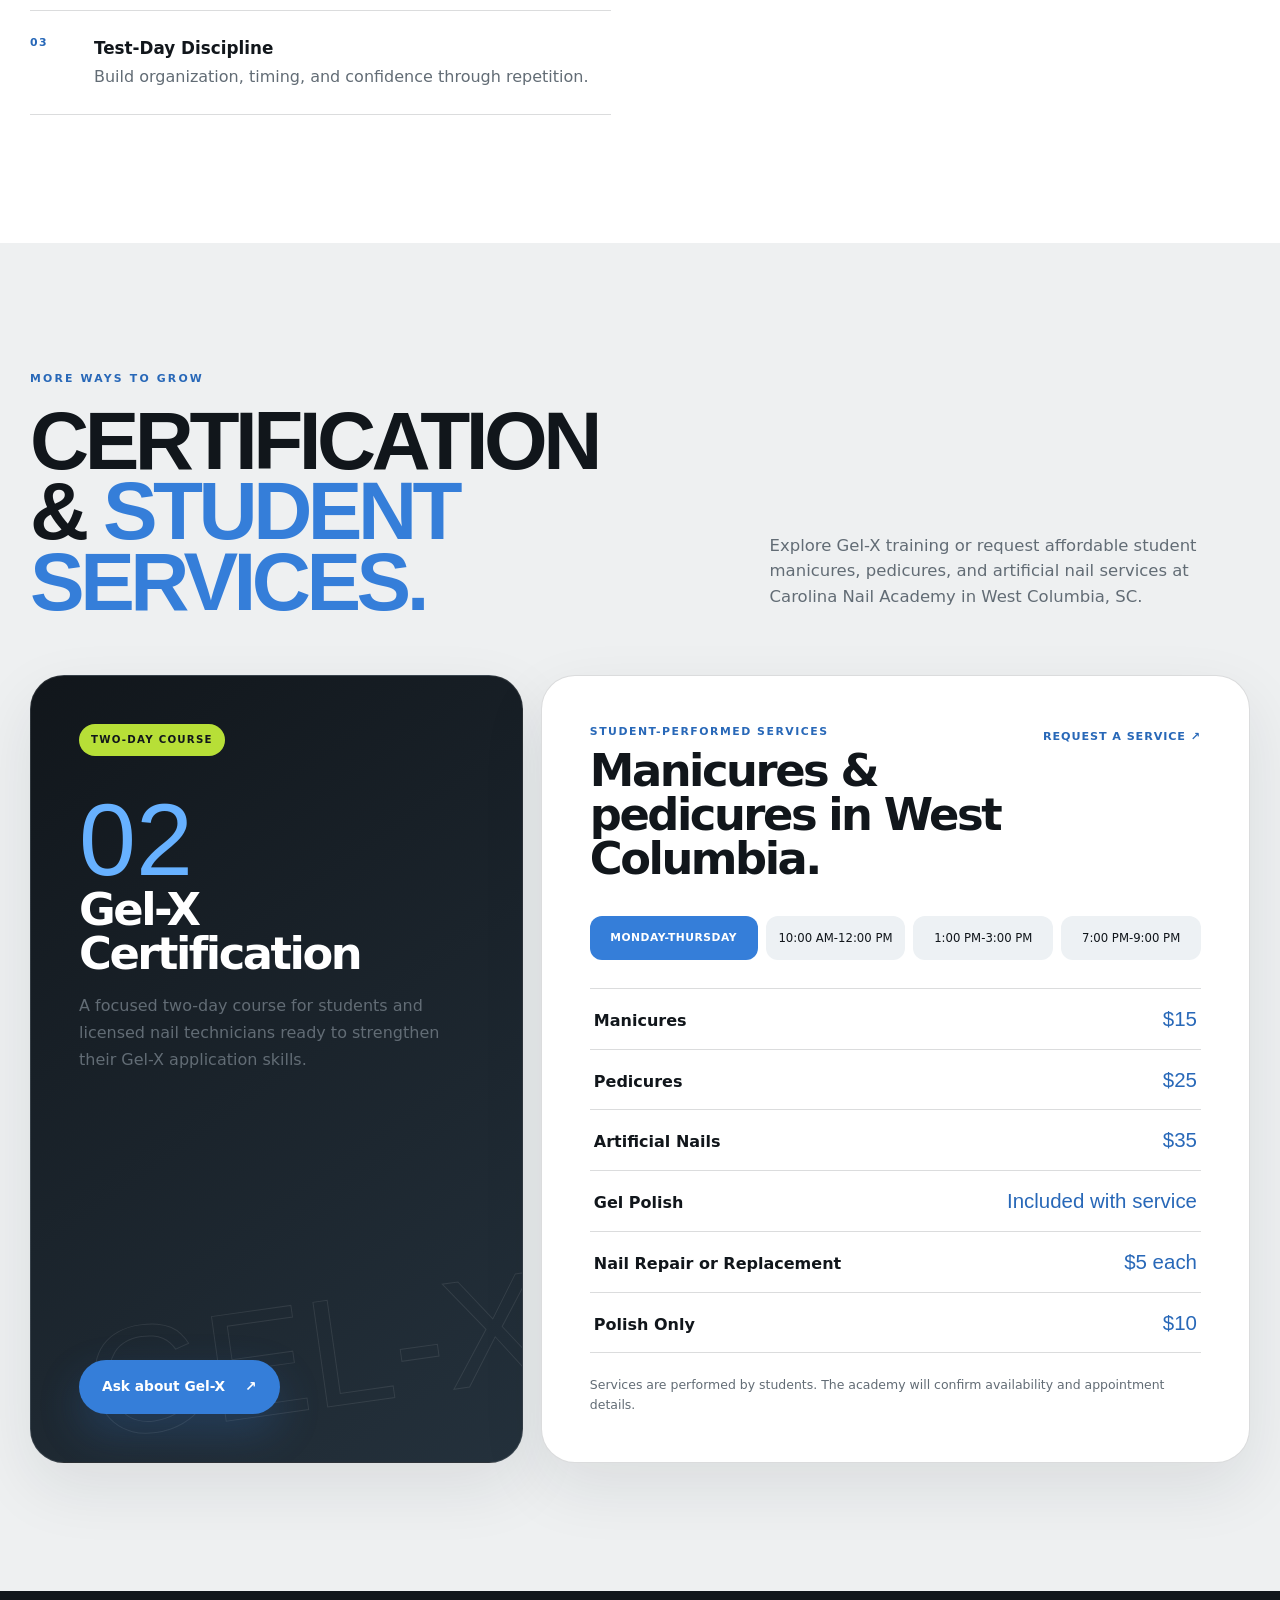
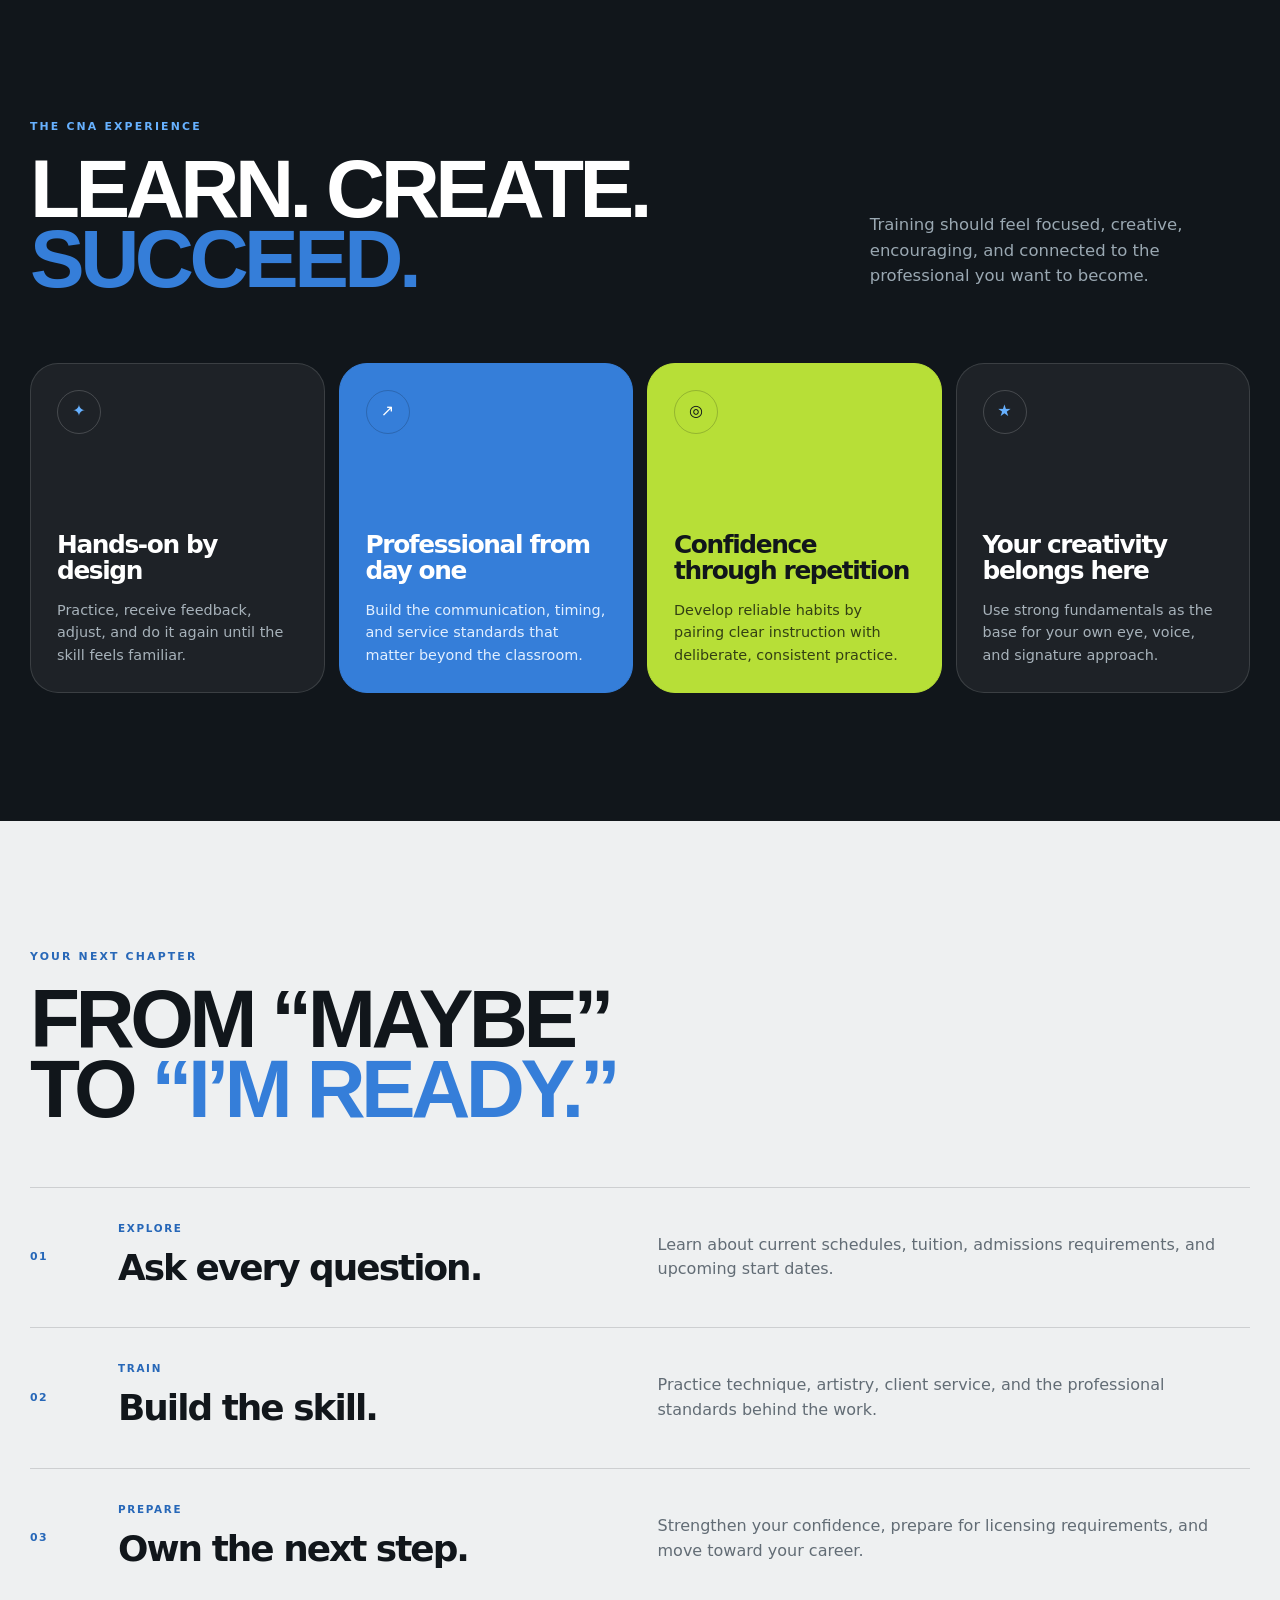
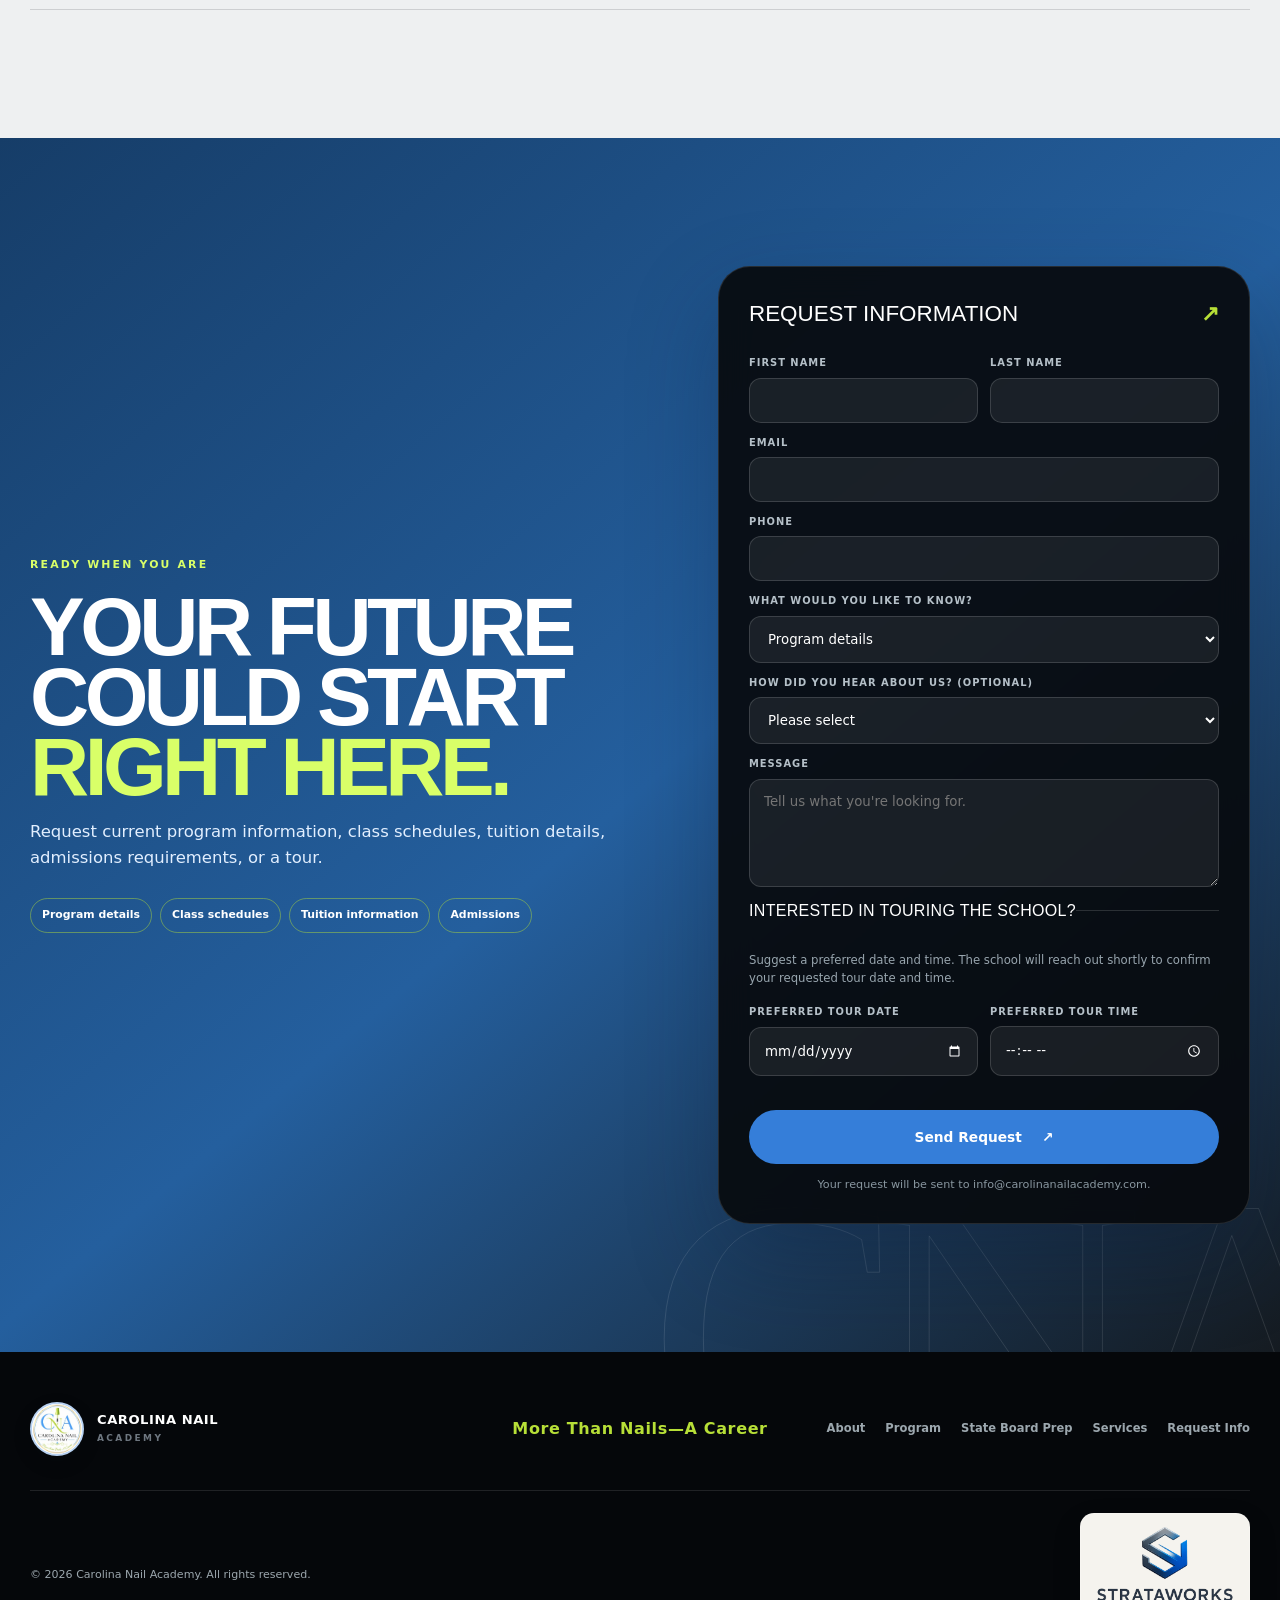
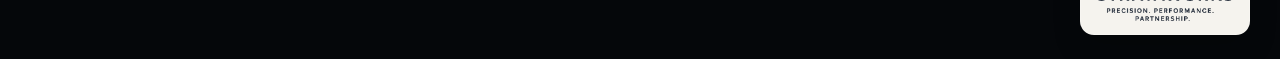
==== commit e7c2a17c: "Improve local search for nail training and student services" ====
--- a/index.html
+++ b/index.html
@@ -6,19 +6,121 @@
     <meta name="theme-color" content="#15191e" />
     <meta
       name="description"
-      content="Carolina Nail Academy offers hands-on nail technology education, certification support, and focused state board preparation in a modern, welcoming learning environment."
+      content="Learn nail technology in West Columbia, SC with day and evening classes, or request affordable student manicures, pedicures and artificial nail services."
     />
     <meta
       property="og:title"
-      content="Carolina Nail Academy | More Than Nails—A Career"
+      content="West Columbia Nail School &amp; Student Services | Carolina Nail Academy"
     />
     <meta
       property="og:description"
-      content="Learn the craft, prepare for state board, and build the confidence to begin your nail career."
+      content="Learn nail technology in West Columbia, SC with day and evening classes, or request affordable student manicures, pedicures and artificial nail services."
     />
     <meta property="og:type" content="website" />
-    <meta property="og:image" content="assets/cna-pink-wordmark.jpg" />
-    <title>Carolina Nail Academy | More Than Nails—A Career</title>
+    <meta property="og:image" content="https://carolinanailacademy.com/assets/cna-pink-wordmark.jpg" />
+    <meta property="og:image:alt" content="Carolina Nail Academy - More Than Nails, A Career" />
+    <meta property="og:url" content="https://carolinanailacademy.com/" />
+    <meta property="og:site_name" content="Carolina Nail Academy" />
+    <meta property="og:locale" content="en_US" />
+    <link rel="canonical" href="https://carolinanailacademy.com/" />
+    <title>West Columbia Nail School &amp; Student Services | Carolina Nail Academy</title>
+    <script type="application/ld+json">
+    {
+      "@context": "https://schema.org",
+      "@graph": [
+        {
+          "@type": "EducationalOrganization",
+          "@id": "https://carolinanailacademy.com/#academy",
+          "name": "Carolina Nail Academy",
+          "url": "https://carolinanailacademy.com/",
+          "logo": "https://carolinanailacademy.com/assets/cna-business-logo.jpg",
+          "image": "https://carolinanailacademy.com/assets/cna-pink-wordmark.jpg",
+          "description": "Nail technology school in West Columbia, South Carolina, offering a 300-hour program with day and evening classes, State Board preparation, and student-performed nail services.",
+          "email": "info@carolinanailacademy.com",
+          "address": {
+            "@type": "PostalAddress",
+            "streetAddress": "3027 Platt Springs Rd",
+            "addressLocality": "West Columbia",
+            "addressRegion": "SC",
+            "postalCode": "29170",
+            "addressCountry": "US"
+          }
+        },
+        {
+          "@type": "Course",
+          "@id": "https://carolinanailacademy.com/#nail-technology-course",
+          "name": "300-Hour Nail Technology Program",
+          "url": "https://carolinanailacademy.com/#program",
+          "description": "Hands-on nail technology training in West Columbia, SC, with full-time day and part-time evening classes, natural nail care, enhancements, sanitation, and State Board preparation.",
+          "provider": {
+            "@id": "https://carolinanailacademy.com/#academy"
+          }
+        },
+        {
+          "@type": "Service",
+          "@id": "https://carolinanailacademy.com/#student-nail-services",
+          "name": "Student Nail Services in West Columbia",
+          "url": "https://carolinanailacademy.com/#student-services",
+          "serviceType": "Student-performed manicures, pedicures and nail services",
+          "description": "Affordable nail services performed by Carolina Nail Academy students in West Columbia, SC. The academy confirms availability and appointment details.",
+          "provider": {
+            "@id": "https://carolinanailacademy.com/#academy"
+          },
+          "hasOfferCatalog": {
+            "@type": "OfferCatalog",
+            "name": "Student nail services",
+            "itemListElement": [
+              {
+                "@type": "Offer",
+                "price": "15.00",
+                "priceCurrency": "USD",
+                "itemOffered": {
+                  "@type": "Service",
+                  "name": "Student manicure"
+                }
+              },
+              {
+                "@type": "Offer",
+                "price": "25.00",
+                "priceCurrency": "USD",
+                "itemOffered": {
+                  "@type": "Service",
+                  "name": "Student pedicure"
+                }
+              },
+              {
+                "@type": "Offer",
+                "price": "35.00",
+                "priceCurrency": "USD",
+                "itemOffered": {
+                  "@type": "Service",
+                  "name": "Student artificial nails"
+                }
+              },
+              {
+                "@type": "Offer",
+                "price": "5.00",
+                "priceCurrency": "USD",
+                "itemOffered": {
+                  "@type": "Service",
+                  "name": "Student nail repair or replacement (each)"
+                }
+              },
+              {
+                "@type": "Offer",
+                "price": "10.00",
+                "priceCurrency": "USD",
+                "itemOffered": {
+                  "@type": "Service",
+                  "name": "Student polish-only service"
+                }
+              }
+            ]
+          }
+        }
+      ]
+    }
+    </script>
     <link rel="icon" href="assets/cna-business-logo.jpg" type="image/jpeg" />
     <link rel="stylesheet" href="styles.css?v=customer-services" />
     <style>
@@ -410,12 +512,12 @@
         <div class="hero-glow glow-lime" aria-hidden="true"></div>
         <div class="shell hero-grid">
           <div class="hero-copy reveal">
-            <p class="kicker"><span></span> Professional Nail Education</p>
+            <p class="kicker"><span></span> Nail School in West Columbia, SC</p>
             <h1>Learn the craft.<br /><em>Build your future.</em></h1>
             <p class="hero-lede">
-              Hands-on training, certification support, and focused state board
-              preparation for students ready to turn creativity into a real
-              career.
+              Learn nail technology in West Columbia, South Carolina, with
+              hands-on training, day and evening classes, and focused State Board
+              preparation for your next step toward a nail career.
             </p>
             <div class="hero-actions">
               <a class="button button-pink" href="#contact"
@@ -508,10 +610,11 @@
         <div class="shell">
           <div class="section-heading reveal">
             <div>
-              <p class="eyebrow">The Program</p>
+              <p class="eyebrow">300-Hour Nail Technology Program</p>
               <h2>TRAIN FOR THE WORK<br /><em>YOU WANT TO DO.</em></h2>
             </div>
             <p>
+              Train at our West Columbia nail school, near Columbia, SC.
               From sanitation and natural nail care to enhancements, design, and
               client service, every module builds toward professional readiness.
             </p>
@@ -847,9 +950,9 @@
               </h2>
             </div>
             <p>
-              Advance your technique with focused training, or book an
-              affordable nail service performed by a Carolina Nail Academy
-              student.
+              Explore Gel-X training or request affordable student manicures,
+              pedicures, and artificial nail services at Carolina Nail Academy
+              in West Columbia, SC.
             </p>
           </div>
           <div class="offer-grid">
@@ -865,11 +968,11 @@
                 >Ask about Gel-X <span aria-hidden="true">↗</span></a
               >
             </article>
-            <article class="offer-card services-card reveal">
+            <article class="offer-card services-card reveal" id="student-services">
               <div class="services-intro">
                 <div>
                   <p class="offer-kicker">Student-Performed Services</p>
-                  <h3>Practice meets pampering.</h3>
+                  <h3>Manicures &amp; pedicures in West Columbia.</h3>
                 </div>
                 <a href="#contact">Request a service <span aria-hidden="true">↗</span></a>
               </div>
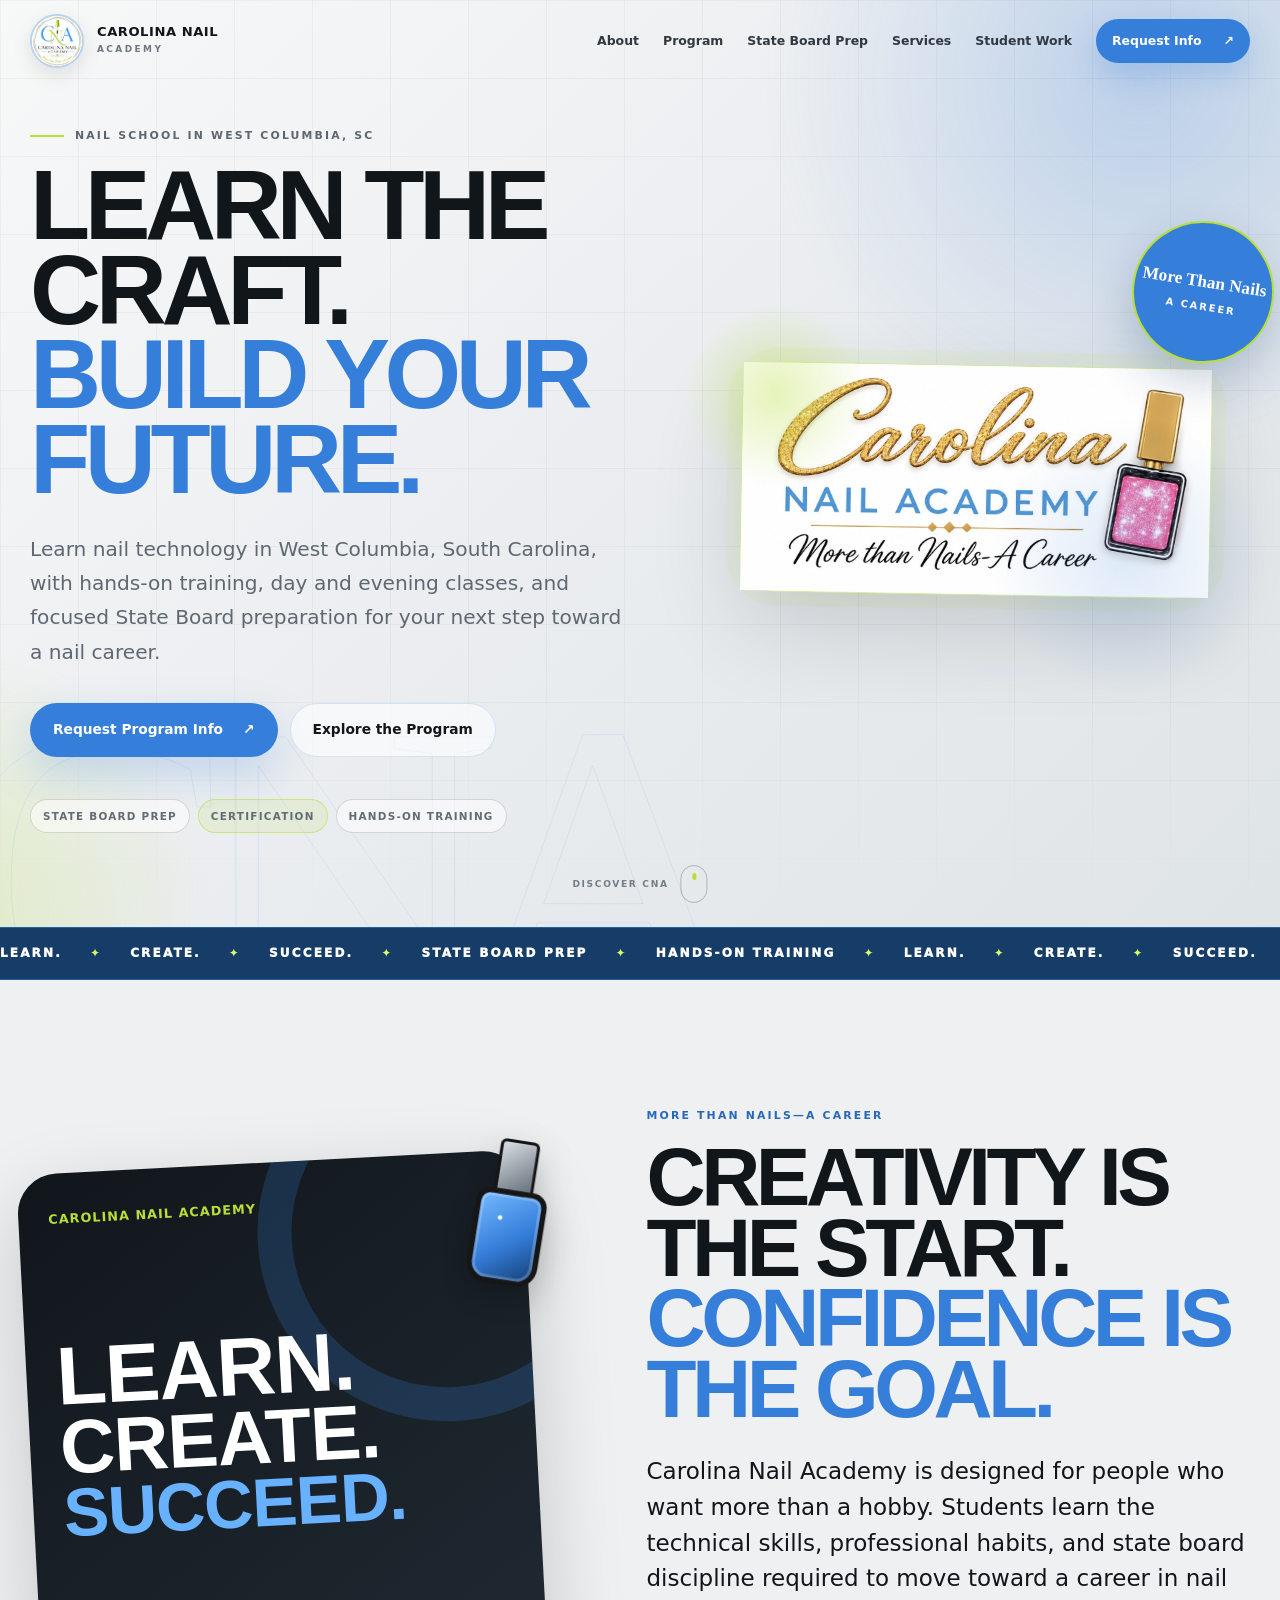
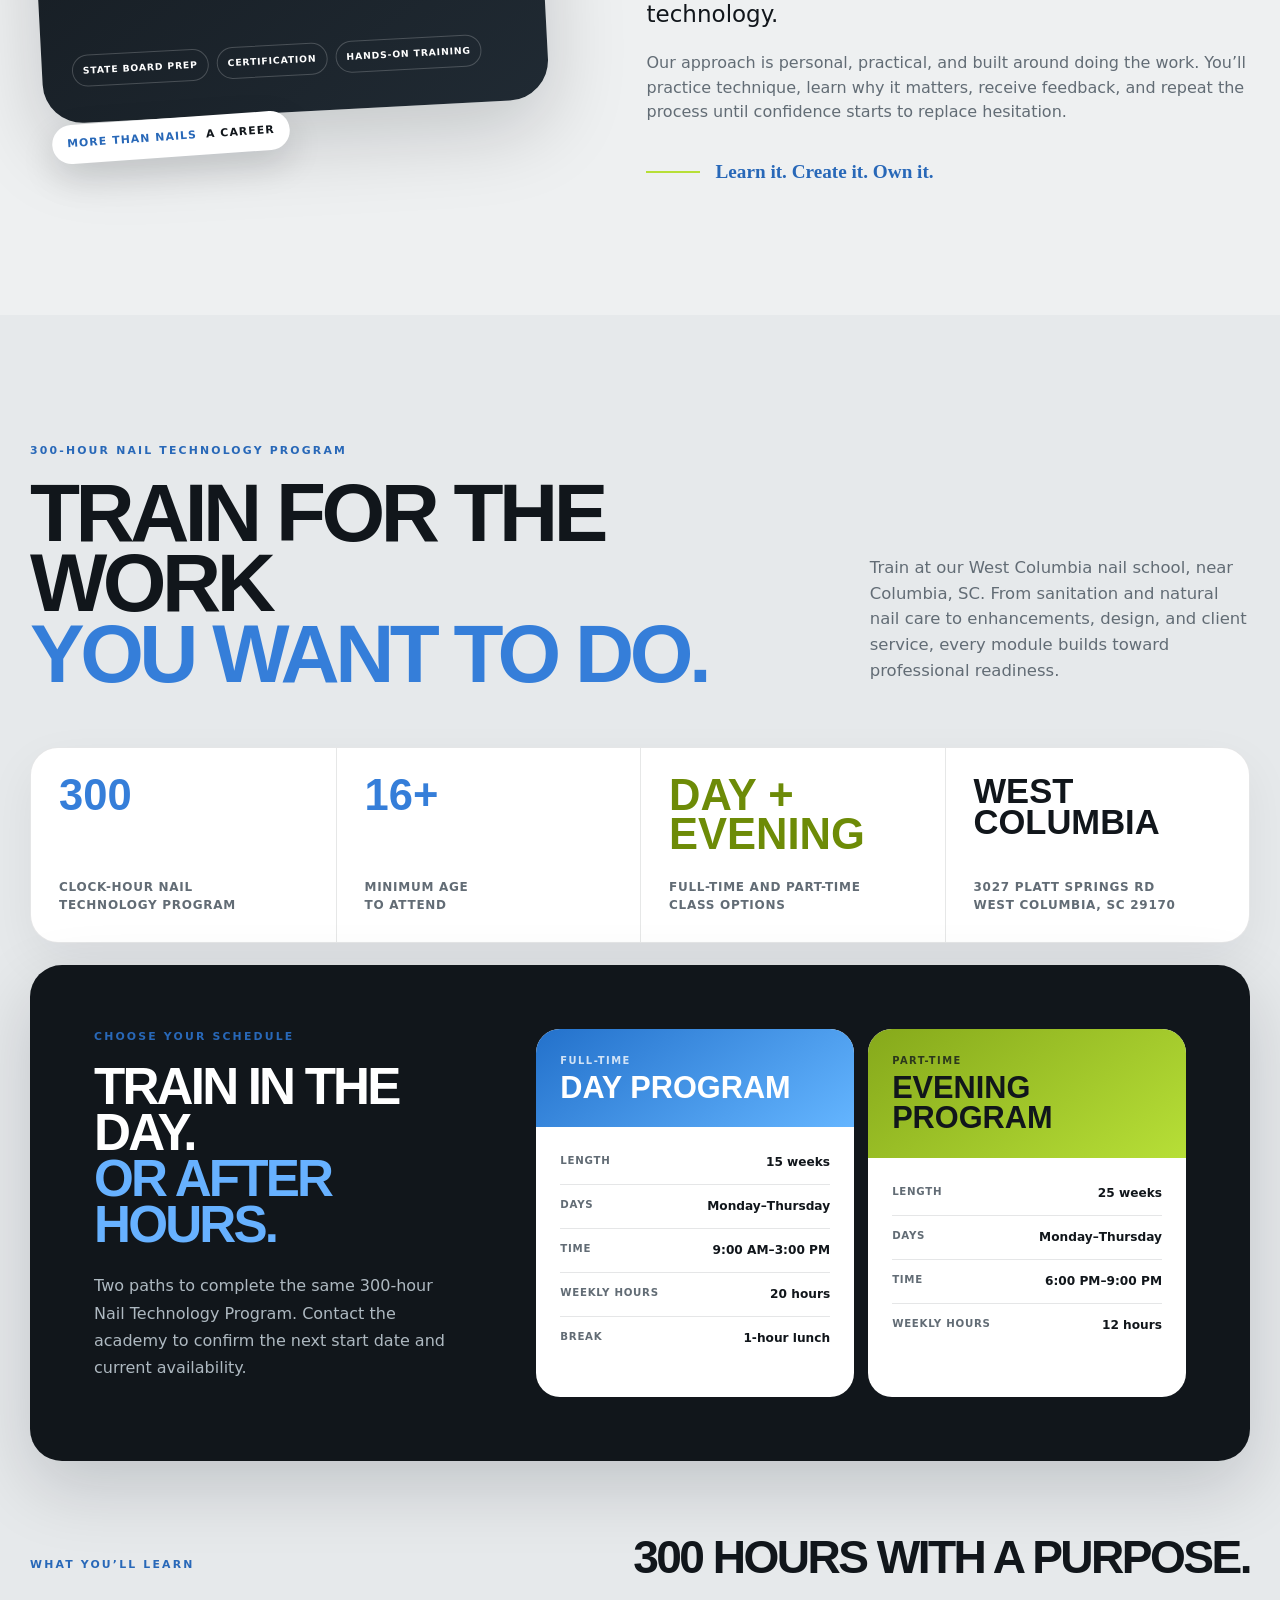
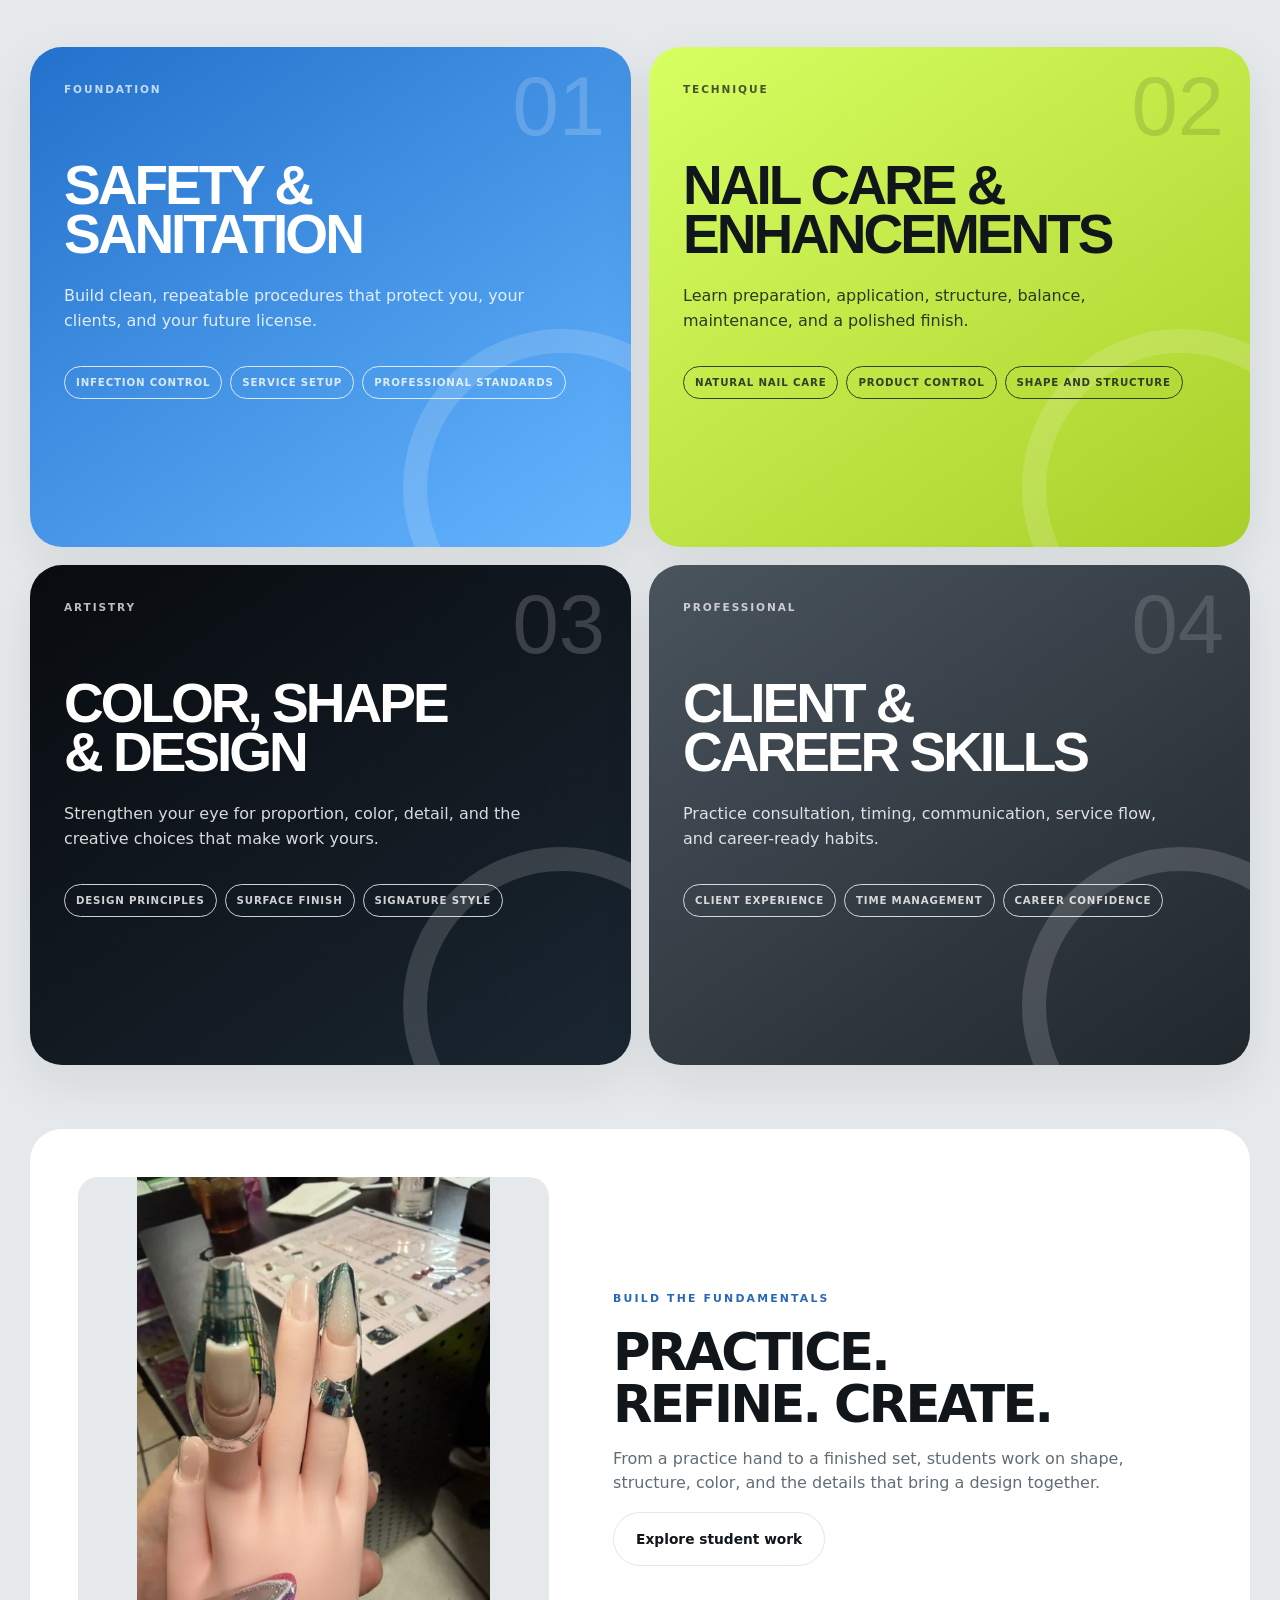
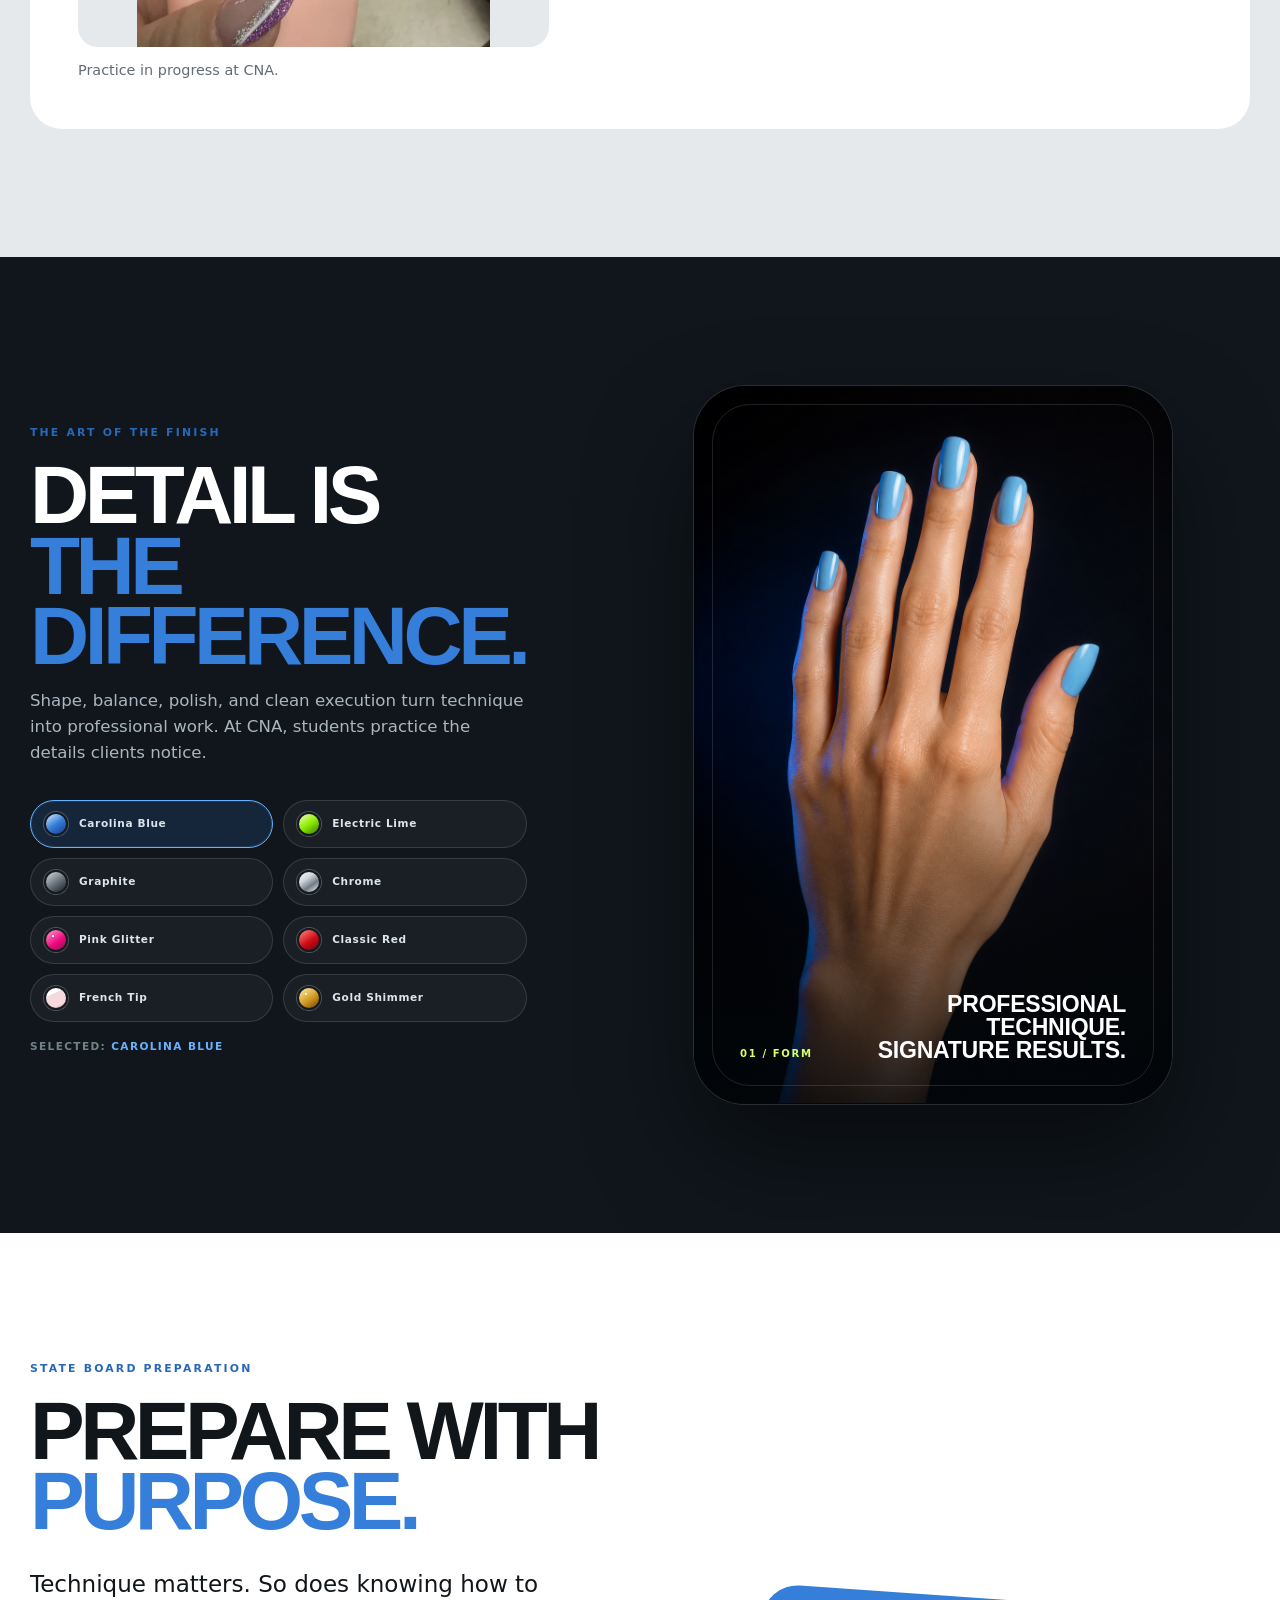
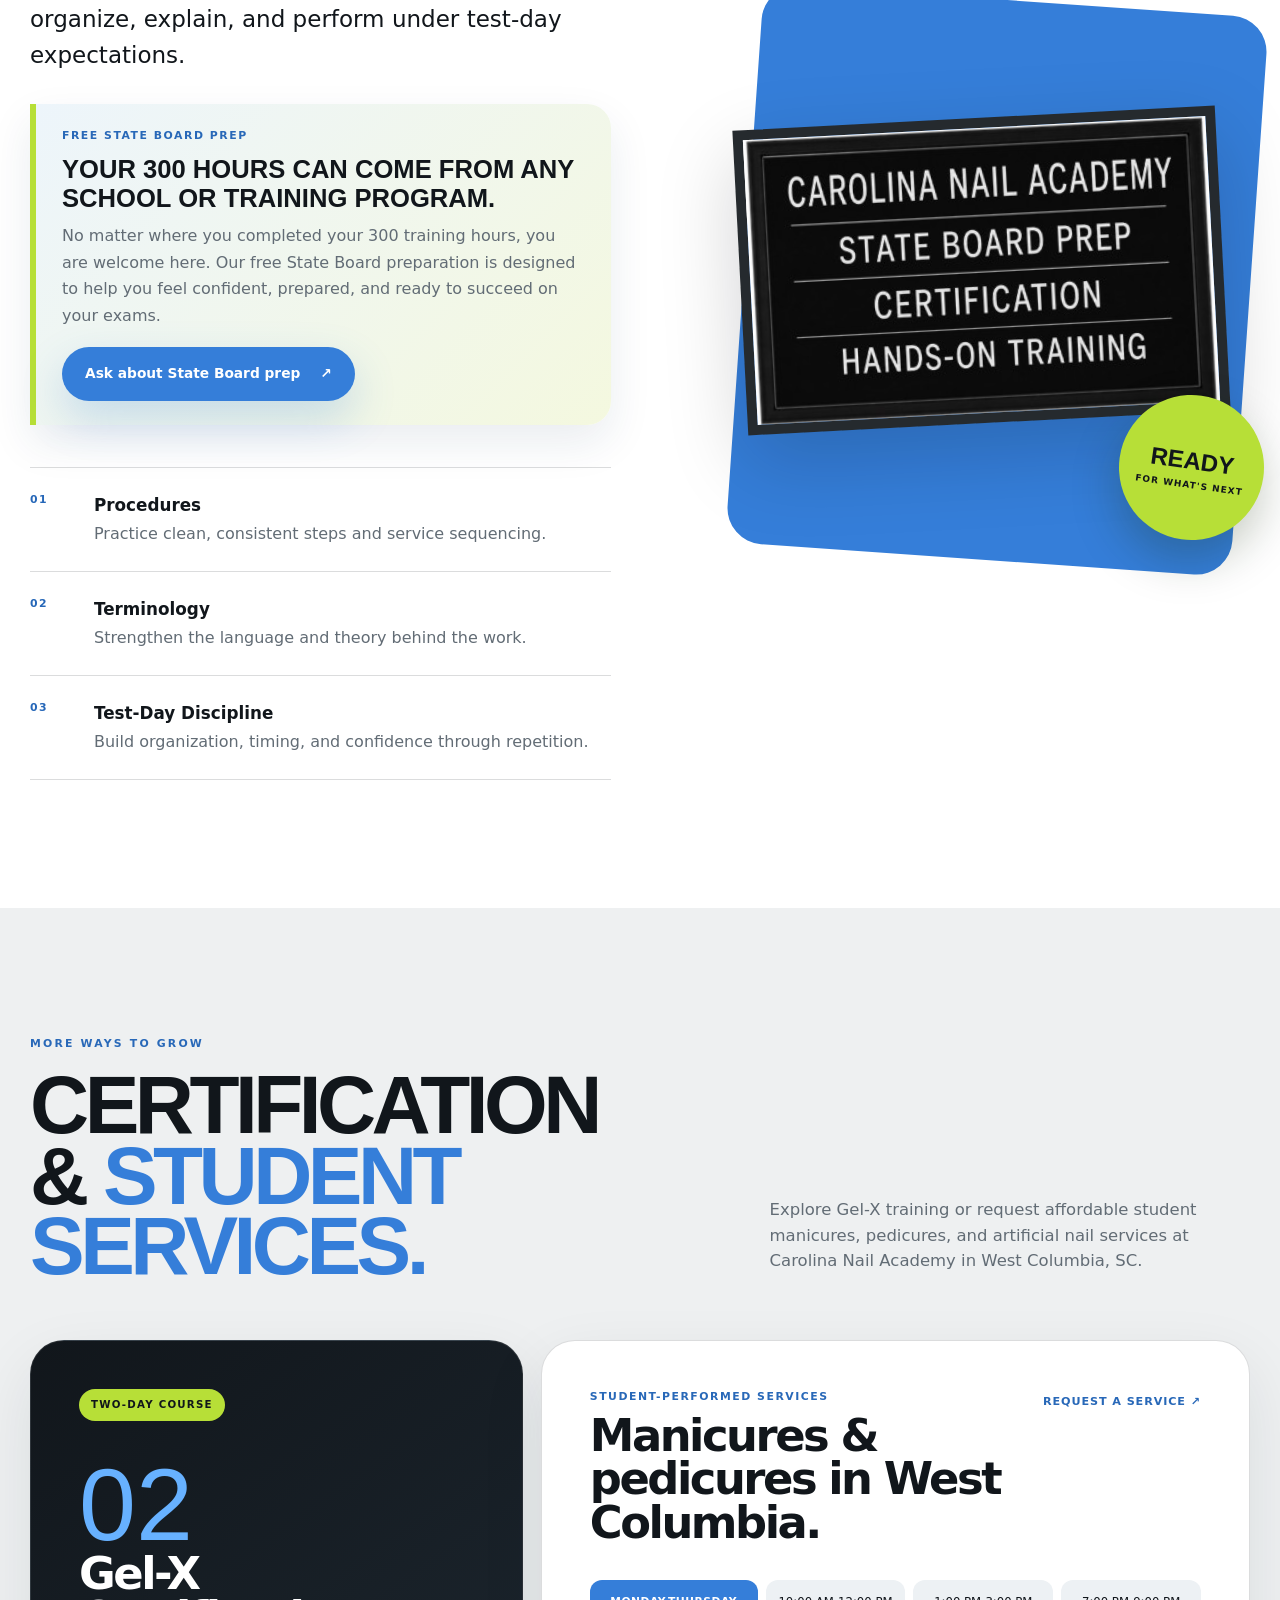
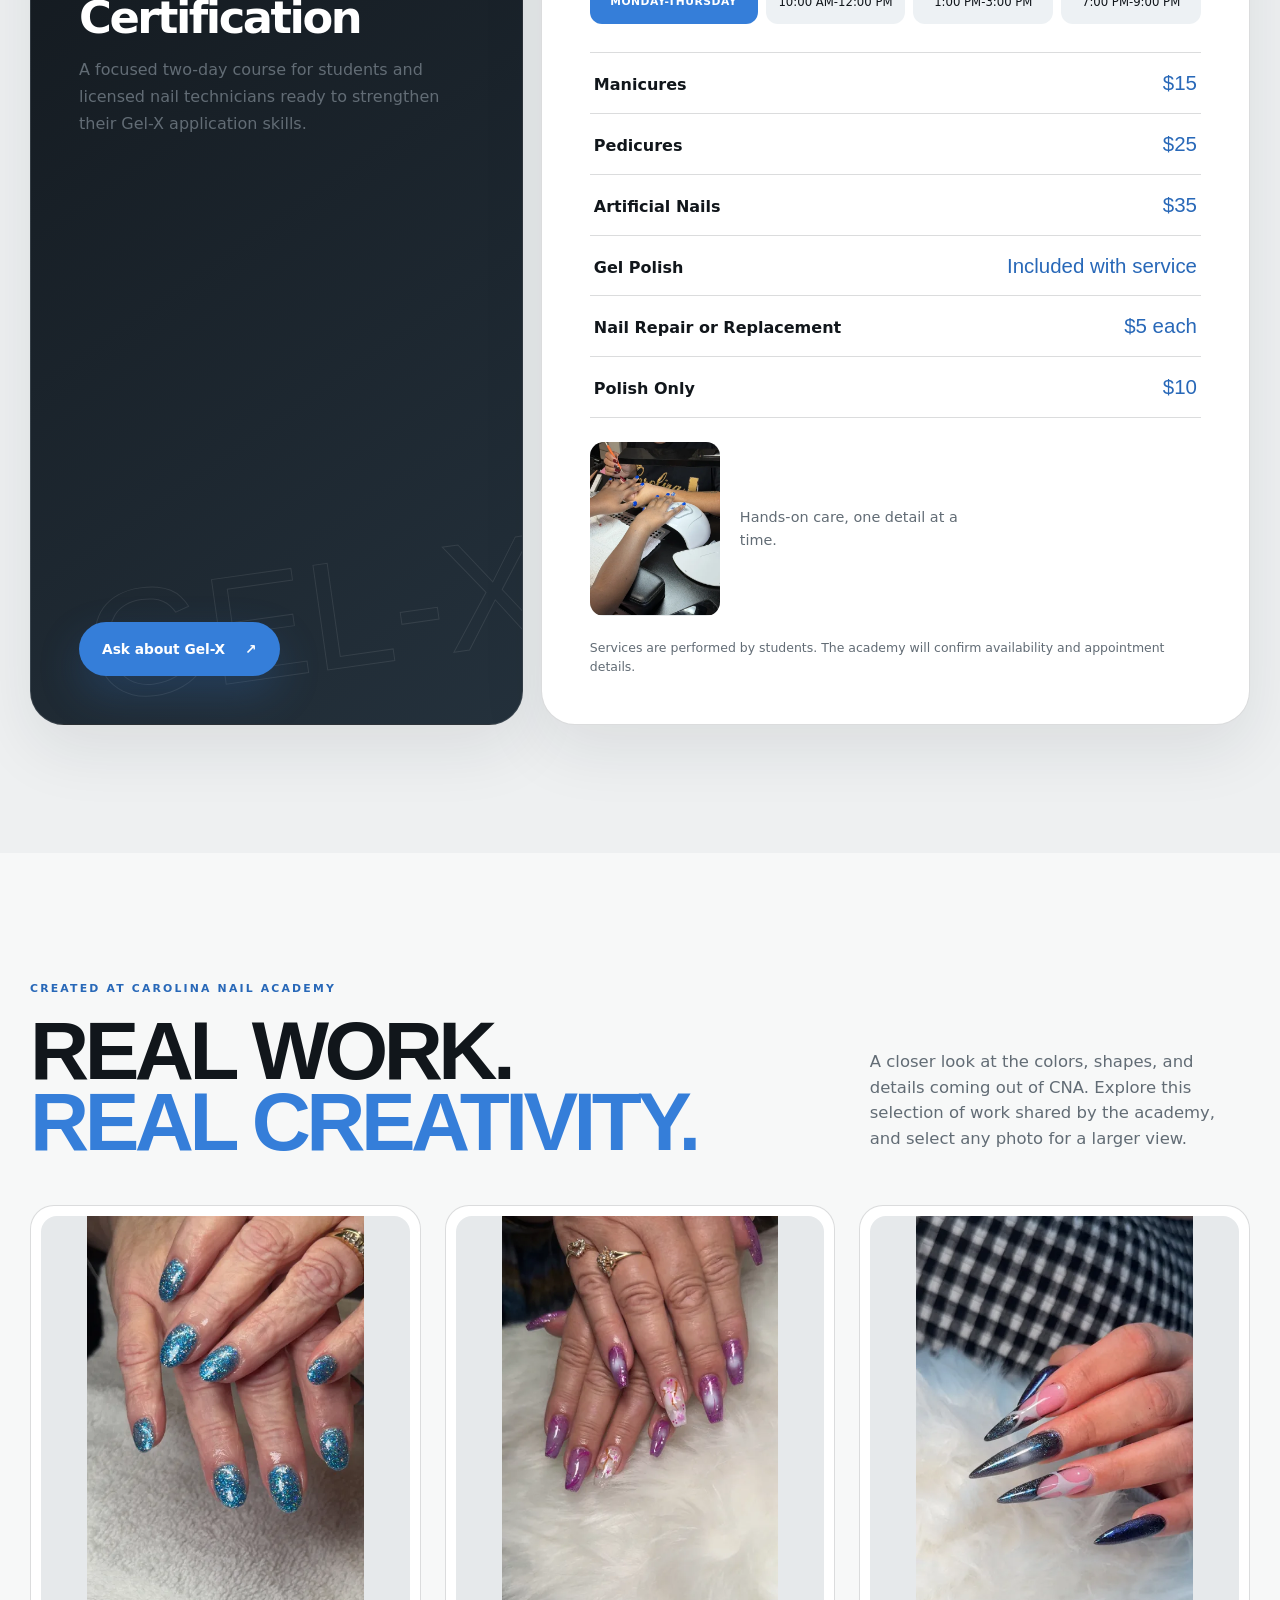
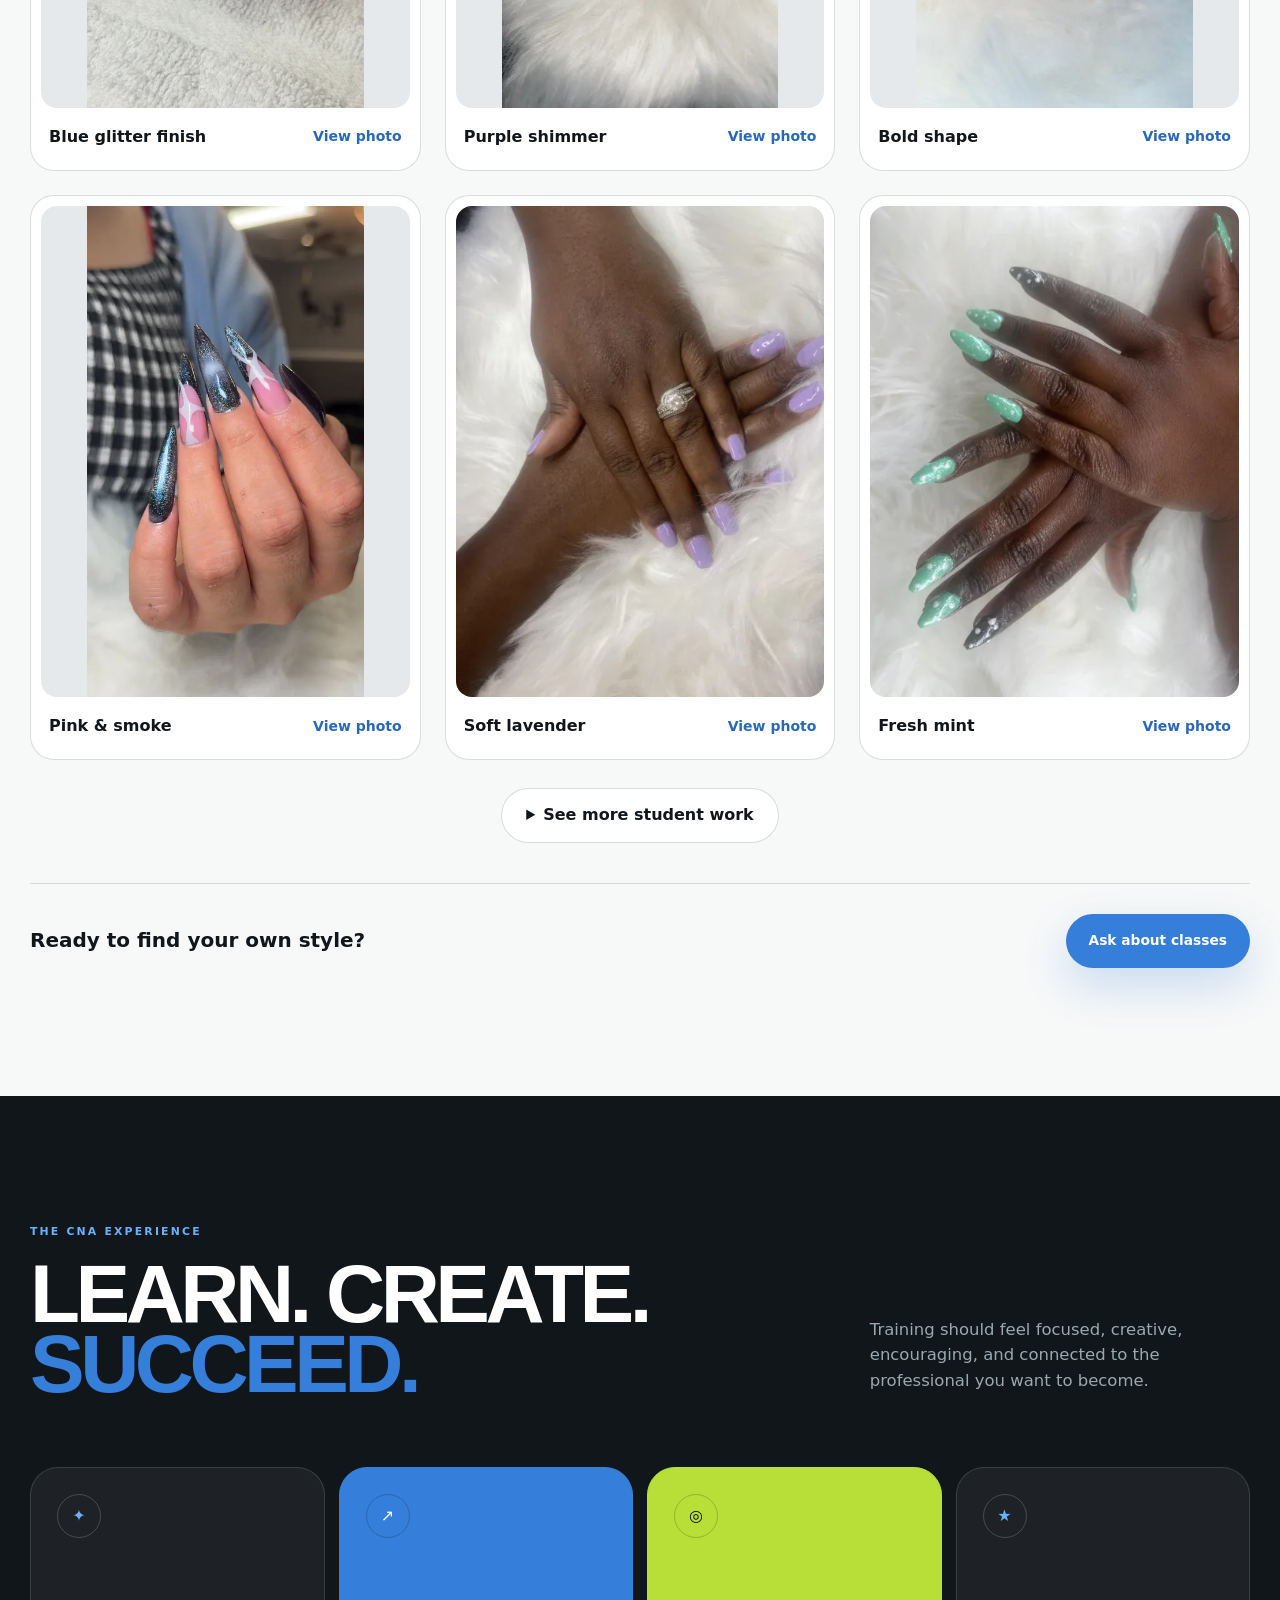
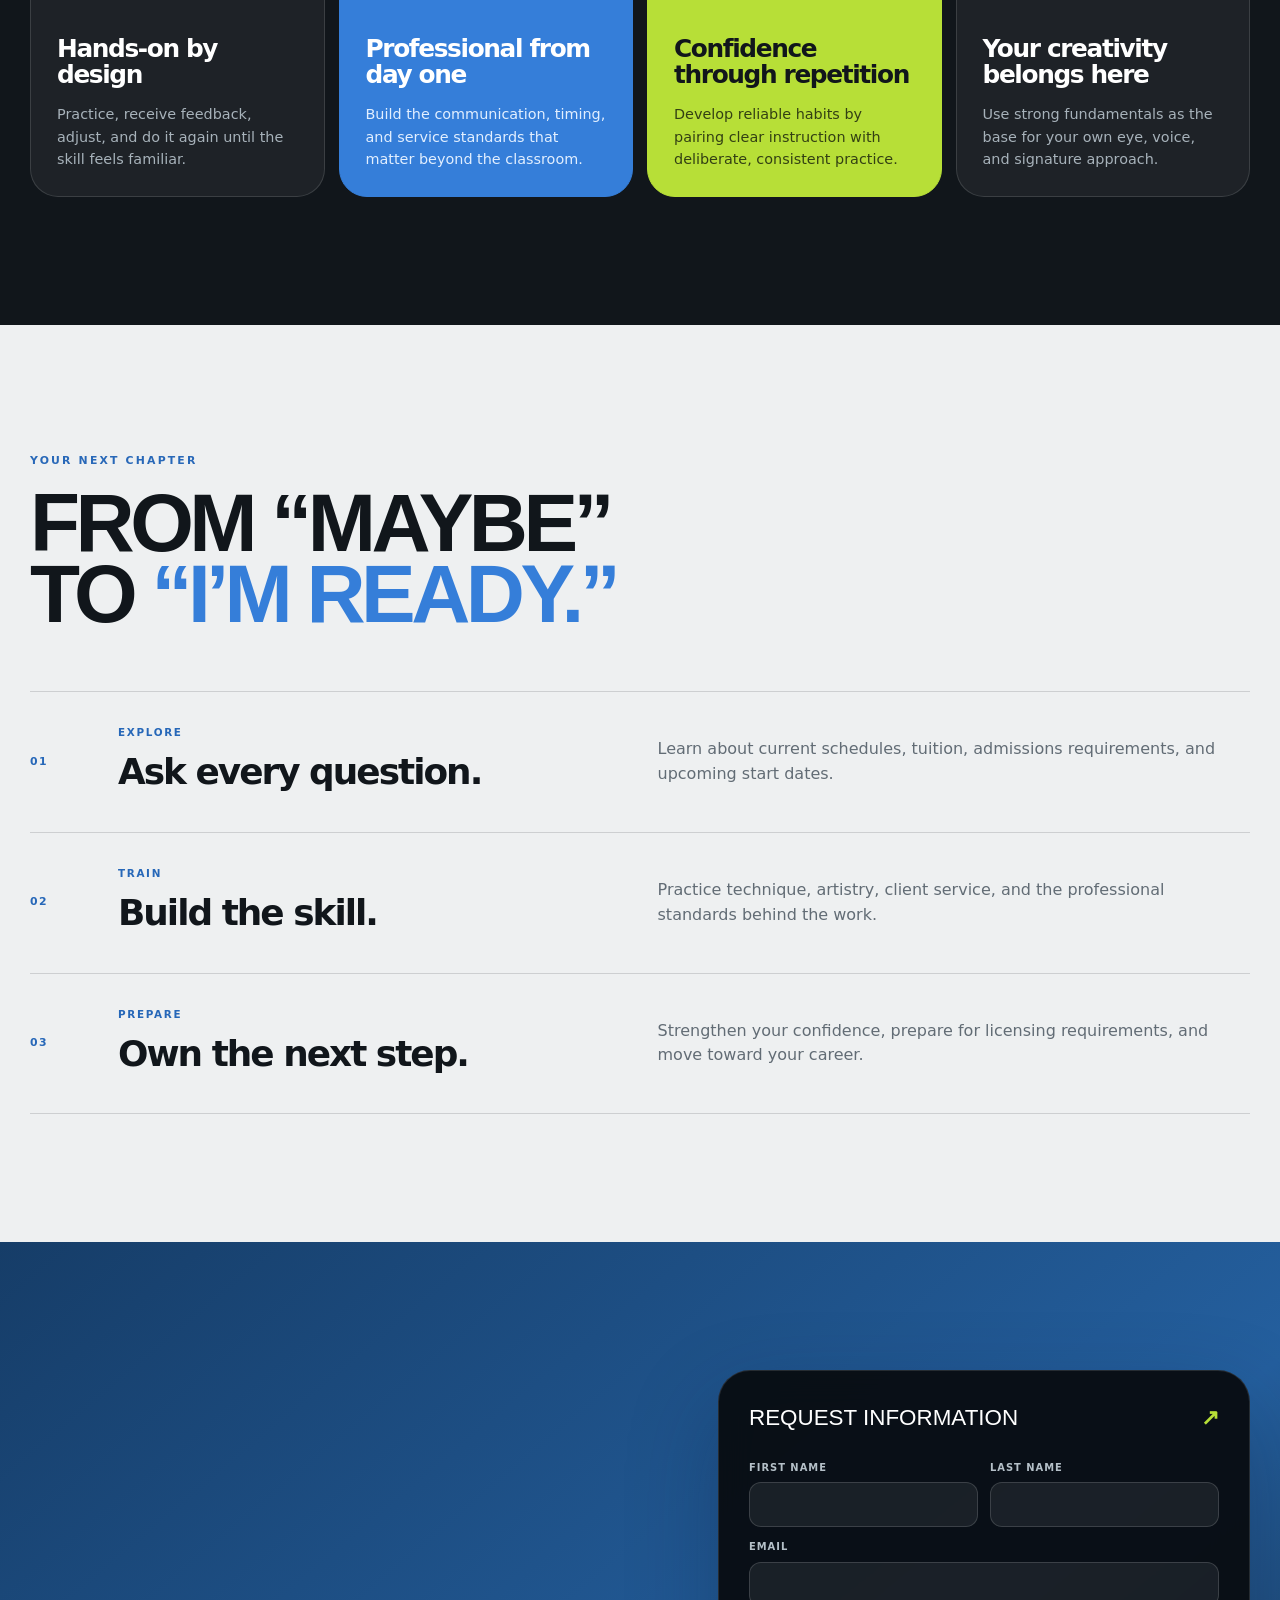
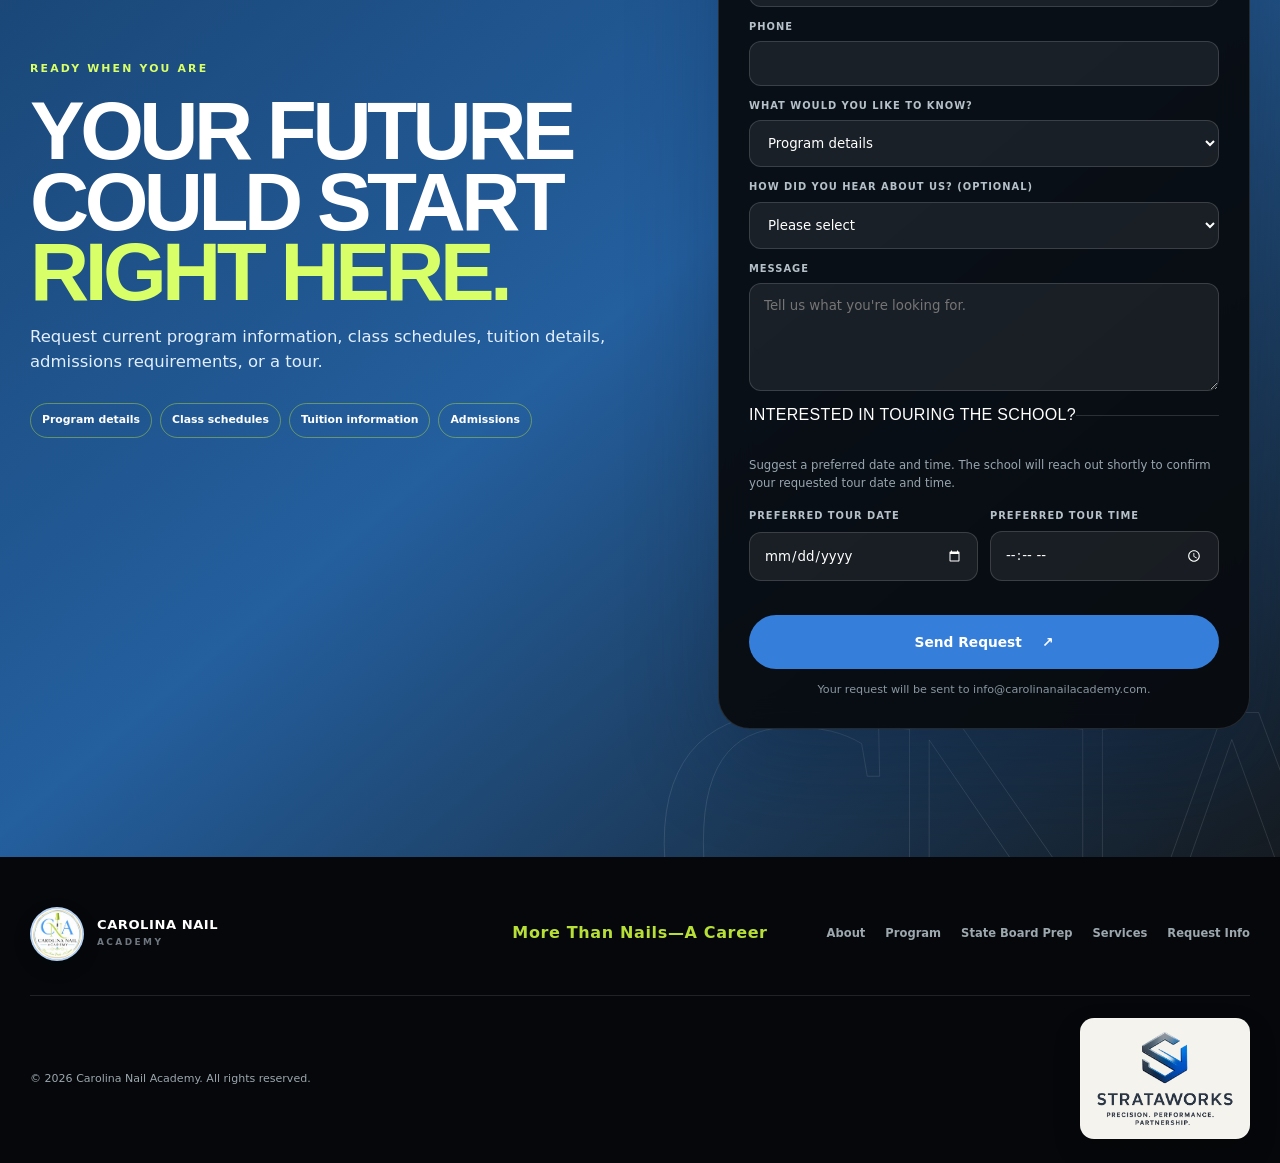
==== commit 7faa04d8: "Add academy-supplied student nail photos" ====
--- a/index.html
+++ b/index.html
@@ -2,6 +2,7 @@
 <html lang="en">
   <head>
     <meta charset="utf-8" />
+    <meta name="google-site-verification" content="TzQYt5vzDkEkq03qx2X-HNE-mSEBFLSaqhEAmQC_79Q" />
     <meta name="viewport" content="width=device-width,initial-scale=1" />
     <meta name="theme-color" content="#15191e" />
     <meta
@@ -122,7 +123,7 @@
     }
     </script>
     <link rel="icon" href="assets/cna-business-logo.jpg" type="image/jpeg" />
-    <link rel="stylesheet" href="styles.css?v=customer-services" />
+    <link rel="stylesheet" href="styles.css?v=student-photos-20261120" />
     <style>
       :root {
         --ink: #11161b;
@@ -499,7 +500,7 @@
           <a href="#about">About</a><a href="#program">Program</a
           ><a href="#board-prep">State Board Prep</a
           ><a href="#certification-services">Services</a
-          ><a href="#experience">Experience</a
+          ><a href="#student-work">Student Work</a
           ><a class="nav-cta" href="#contact"
             >Request Info <span aria-hidden="true">↗</span></a
           >
@@ -759,6 +760,10 @@
               </ul>
             </article>
           </div>
+          <div class="practice-feature reveal">
+            <figure><img  src="assets/student-work/practice-960.webp" srcset="assets/student-work/practice-480.webp 480w, assets/student-work/practice-960.webp 960w, assets/student-work/practice-1440.webp 1440w" sizes="(max-width: 540px) calc(100vw - 44px), (max-width: 820px) 45vw, 380px" width="960" height="1280" alt="Nail shapes and green designs on a practice hand at a training table" loading="lazy" decoding="async" /><figcaption>Practice in progress at CNA.</figcaption></figure>
+            <div><p class="eyebrow">Build the Fundamentals</p><h3>Practice.<br />Refine. Create.</h3><p>From a practice hand to a finished set, students work on shape, structure, color, and the details that bring a design together.</p><a class="button button-quiet" href="#student-work">Explore student work</a></div>
+          </div>
         </div>
       </section>
       <section class="section studio-section" id="style-studio">
@@ -990,12 +995,33 @@
                 <div><dt>Nail Repair or Replacement</dt><dd>$5 each</dd></div>
                 <div><dt>Polish Only</dt><dd>$10</dd></div>
               </dl>
+              <figure class="service-photo"><img  src="assets/student-work/service-960.webp" srcset="assets/student-work/service-480.webp 480w, assets/student-work/service-960.webp 960w, assets/student-work/service-1440.webp 1440w" sizes="(max-width: 540px) calc(100vw - 44px), (max-width: 820px) 45vw, 380px" width="960" height="1280" alt="Nail service in progress beside a curing lamp at Carolina Nail Academy" loading="lazy" decoding="async" /><figcaption>Hands-on care, one detail at a time.</figcaption></figure>
               <p class="service-disclaimer">
                 Services are performed by students. The academy will confirm
                 availability and appointment details.
               </p>
             </article>
           </div>
+        </div>
+      </section>
+      <section class="section student-work-section" id="student-work" aria-labelledby="student-work-heading">
+        <div class="shell">
+          <div class="section-heading reveal"><div><p class="eyebrow">Created at Carolina Nail Academy</p><h2 id="student-work-heading">REAL WORK.<br /><em>REAL CREATIVITY.</em></h2></div><p>A closer look at the colors, shapes, and details coming out of CNA. Explore this selection of work shared by the academy, and select any photo for a larger view.</p></div>
+          <div class="student-work-grid">
+            <a class="student-photo" href="assets/student-work/blue-glitter-1440.webp" aria-label="View larger photo: Blue glitter finish"><figure><img  src="assets/student-work/blue-glitter-960.webp" srcset="assets/student-work/blue-glitter-480.webp 480w, assets/student-work/blue-glitter-960.webp 960w, assets/student-work/blue-glitter-1440.webp 1440w" sizes="(max-width: 540px) calc(100vw - 44px), (max-width: 820px) 45vw, 380px" width="960" height="1707" alt="Blue glitter manicure with a textured, sparkling finish" loading="lazy" decoding="async" /><figcaption>Blue glitter finish<span>View photo</span></figcaption></figure></a>
+            <a class="student-photo" href="assets/student-work/purple-shimmer-1440.webp" aria-label="View larger photo: Purple shimmer"><figure><img  src="assets/student-work/purple-shimmer-960.webp" srcset="assets/student-work/purple-shimmer-480.webp 480w, assets/student-work/purple-shimmer-960.webp 960w, assets/student-work/purple-shimmer-1440.webp 1440w" sizes="(max-width: 540px) calc(100vw - 44px), (max-width: 820px) 45vw, 380px" width="960" height="1707" alt="Purple shimmer nails with decorative accents" loading="lazy" decoding="async" /><figcaption>Purple shimmer<span>View photo</span></figcaption></figure></a>
+            <a class="student-photo" href="assets/student-work/dark-stiletto-1440.webp" aria-label="View larger photo: Bold shape"><figure><img  src="assets/student-work/dark-stiletto-960.webp" srcset="assets/student-work/dark-stiletto-480.webp 480w, assets/student-work/dark-stiletto-960.webp 960w, assets/student-work/dark-stiletto-1440.webp 1440w" sizes="(max-width: 540px) calc(100vw - 44px), (max-width: 820px) 45vw, 380px" width="960" height="1707" alt="Long pointed nails with a dark metallic finish" loading="lazy" decoding="async" /><figcaption>Bold shape<span>View photo</span></figcaption></figure></a>
+            <a class="student-photo" href="assets/student-work/pink-smoke-1440.webp" aria-label="View larger photo: Pink &amp; smoke"><figure><img  src="assets/student-work/pink-smoke-960.webp" srcset="assets/student-work/pink-smoke-480.webp 480w, assets/student-work/pink-smoke-960.webp 960w, assets/student-work/pink-smoke-1440.webp 1440w" sizes="(max-width: 540px) calc(100vw - 44px), (max-width: 820px) 45vw, 380px" width="960" height="1707" alt="Pink and smoky gray pointed nails with contrasting details" loading="lazy" decoding="async" /><figcaption>Pink &amp; smoke<span>View photo</span></figcaption></figure></a>
+            <a class="student-photo" href="assets/student-work/lavender-1440.webp" aria-label="View larger photo: Soft lavender"><figure><img  src="assets/student-work/lavender-960.webp" srcset="assets/student-work/lavender-480.webp 480w, assets/student-work/lavender-960.webp 960w, assets/student-work/lavender-1440.webp 1440w" sizes="(max-width: 540px) calc(100vw - 44px), (max-width: 820px) 45vw, 380px" width="960" height="1280" alt="Lavender manicure on hands resting on a white cushion" loading="lazy" decoding="async" /><figcaption>Soft lavender<span>View photo</span></figcaption></figure></a>
+            <a class="student-photo" href="assets/student-work/mint-1440.webp" aria-label="View larger photo: Fresh mint"><figure><img  src="assets/student-work/mint-960.webp" srcset="assets/student-work/mint-480.webp 480w, assets/student-work/mint-960.webp 960w, assets/student-work/mint-1440.webp 1440w" sizes="(max-width: 540px) calc(100vw - 44px), (max-width: 820px) 45vw, 380px" width="960" height="1280" alt="Mint green nails with decorative accents" loading="lazy" decoding="async" /><figcaption>Fresh mint<span>View photo</span></figcaption></figure></a>
+          </div>
+          <details class="more-student-work"><summary>See more student work</summary><div class="student-work-grid">
+            <a class="student-photo" href="assets/student-work/burgundy-1440.webp" aria-label="View larger photo: Burgundy &amp; blush"><figure><img  src="assets/student-work/burgundy-960.webp" srcset="assets/student-work/burgundy-480.webp 480w, assets/student-work/burgundy-960.webp 960w, assets/student-work/burgundy-1440.webp 1440w" sizes="(max-width: 540px) calc(100vw - 44px), (max-width: 820px) 45vw, 380px" width="960" height="1707" alt="Burgundy and blush nails with a curved color-block design" loading="lazy" decoding="async" /><figcaption>Burgundy &amp; blush<span>View photo</span></figcaption></figure></a>
+            <a class="student-photo" href="assets/student-work/pink-detail-1440.webp" aria-label="View larger photo: Pink details"><figure><img  src="assets/student-work/pink-detail-960.webp" srcset="assets/student-work/pink-detail-480.webp 480w, assets/student-work/pink-detail-960.webp 960w, assets/student-work/pink-detail-1440.webp 1440w" sizes="(max-width: 540px) calc(100vw - 44px), (max-width: 820px) 45vw, 380px" width="960" height="1280" alt="Pink manicure with contrasting nail-art accents" loading="lazy" decoding="async" /><figcaption>Pink details<span>View photo</span></figcaption></figure></a>
+            <a class="student-photo" href="assets/student-work/bright-pink-1440.webp" aria-label="View larger photo: Bright pink"><figure><img  src="assets/student-work/bright-pink-960.webp" srcset="assets/student-work/bright-pink-480.webp 480w, assets/student-work/bright-pink-960.webp 960w, assets/student-work/bright-pink-1440.webp 1440w" sizes="(max-width: 540px) calc(100vw - 44px), (max-width: 820px) 45vw, 380px" width="960" height="1280" alt="Bright pink nails photographed on a gold cushion" loading="lazy" decoding="async" /><figcaption>Bright pink<span>View photo</span></figcaption></figure></a>
+            <a class="student-photo" href="assets/student-work/autumn-art-1440.webp" aria-label="View larger photo: Autumn artistry"><figure><img  src="assets/student-work/autumn-art-960.webp" srcset="assets/student-work/autumn-art-480.webp 480w, assets/student-work/autumn-art-960.webp 960w, assets/student-work/autumn-art-1440.webp 1440w" sizes="(max-width: 540px) calc(100vw - 44px), (max-width: 820px) 45vw, 380px" width="960" height="1280" alt="Long nails with red, yellow, and gold autumn-inspired nail art" loading="lazy" decoding="async" /><figcaption>Autumn artistry<span>View photo</span></figcaption></figure></a>
+          </div></details>
+          <div class="student-work-cta"><p>Ready to find your own style?</p><a class="button button-pink" href="#contact">Ask about classes</a></div>
         </div>
       </section>
       <section class="section experience-section" id="experience">
--- a/styles.css
+++ b/styles.css
@@ -397,3 +397,44 @@
   .credential-track, .scroll-cue i::before { animation: none !important; }
   .has-js .reveal { opacity: 1; transform: none; transition: none; }
 }
+
+/* Academy-supplied photography */
+.practice-feature { display: grid; grid-template-columns: minmax(0, .8fr) minmax(0, 1fr); align-items: center; gap: clamp(28px, 5vw, 72px); margin-top: 64px; padding: clamp(24px, 4vw, 48px); border-radius: 32px; background: var(--white); }
+.practice-feature figure, .service-photo, .student-photo figure { margin: 0; min-width: 0; }
+.practice-feature img { width: 100%; max-height: 470px; object-fit: contain; border-radius: 20px; background: #e6e9eb; }
+.practice-feature h3 { font-size: clamp(2.1rem, 4vw, 3.7rem); line-height: 1.02; text-transform: uppercase; }
+.practice-feature p:not(.eyebrow) { max-width: 550px; color: var(--muted); }
+.practice-feature figcaption, .service-photo figcaption { margin-top: 12px; color: var(--muted); font-size: .9rem; }
+.service-photo { display: flex; align-items: center; gap: 20px; margin-top: 24px; }
+.service-photo img { width: 130px; height: 174px; flex: 0 0 130px; object-fit: contain; border-radius: 14px; background: #e6e9eb; }
+.service-photo figcaption { margin: 0; max-width: 220px; }
+.student-work-section { background: #f7f8f8; }
+.student-work-section .section-heading > p { max-width: 530px; }
+.student-work-grid { display: grid; grid-template-columns: repeat(3, minmax(0, 1fr)); align-items: start; gap: 24px; margin-top: 48px; }
+.student-photo { display: block; min-width: 0; padding: 10px; border: 1px solid var(--line); border-radius: 24px; background: var(--white); transition: transform .2s ease, box-shadow .2s ease; }
+.student-photo:hover { transform: translateY(-4px); box-shadow: 0 20px 45px rgba(17,22,27,.12); }
+.student-photo img { width: 100%; height: auto; aspect-ratio: 3 / 4; object-fit: contain; border-radius: 16px; background: #e6e9eb; }
+.student-photo figcaption { display: flex; flex-wrap: wrap; align-items: center; justify-content: space-between; gap: 8px; padding: 17px 8px 10px; font-size: 1rem; font-weight: 800; }
+.student-photo figcaption span { color: #2868b8; font-size: .875rem; font-weight: 700; }
+.more-student-work { margin-top: 28px; }
+.more-student-work summary { width: fit-content; margin-inline: auto; padding: 14px 24px; border: 1px solid var(--line); border-radius: 999px; background: var(--white); font-size: 1rem; font-weight: 800; cursor: pointer; }
+.more-student-work[open] summary { margin-bottom: 28px; }
+.more-student-work .student-work-grid { margin-top: 0; }
+.student-work-cta { display: flex; flex-wrap: wrap; align-items: center; justify-content: space-between; gap: 20px; margin-top: 40px; padding-top: 30px; border-top: 1px solid var(--line); }
+.student-work-cta p { margin: 0; font-size: 1.25rem; font-weight: 800; }
+@media (max-width: 820px) {
+  .student-work-grid { grid-template-columns: repeat(2, minmax(0, 1fr)); gap: 16px; }
+  .practice-feature { grid-template-columns: 1fr; }
+}
+@media (max-width: 540px) {
+  .student-work-grid { grid-template-columns: minmax(0, 1fr); margin-top: 32px; }
+  .student-work-section h2 { font-size: clamp(2.15rem, 10vw, 3.1rem); }
+  .student-photo { max-width: 380px; width: 100%; justify-self: center; }
+  .practice-feature { padding: 22px; }
+  .service-photo { gap: 14px; }
+  .service-photo img { width: 96px; height: 128px; flex-basis: 96px; }
+  .student-work-cta { align-items: flex-start; flex-direction: column; }
+}
+@media (prefers-reduced-motion: reduce) {
+  .student-photo { transition: none; }
+}
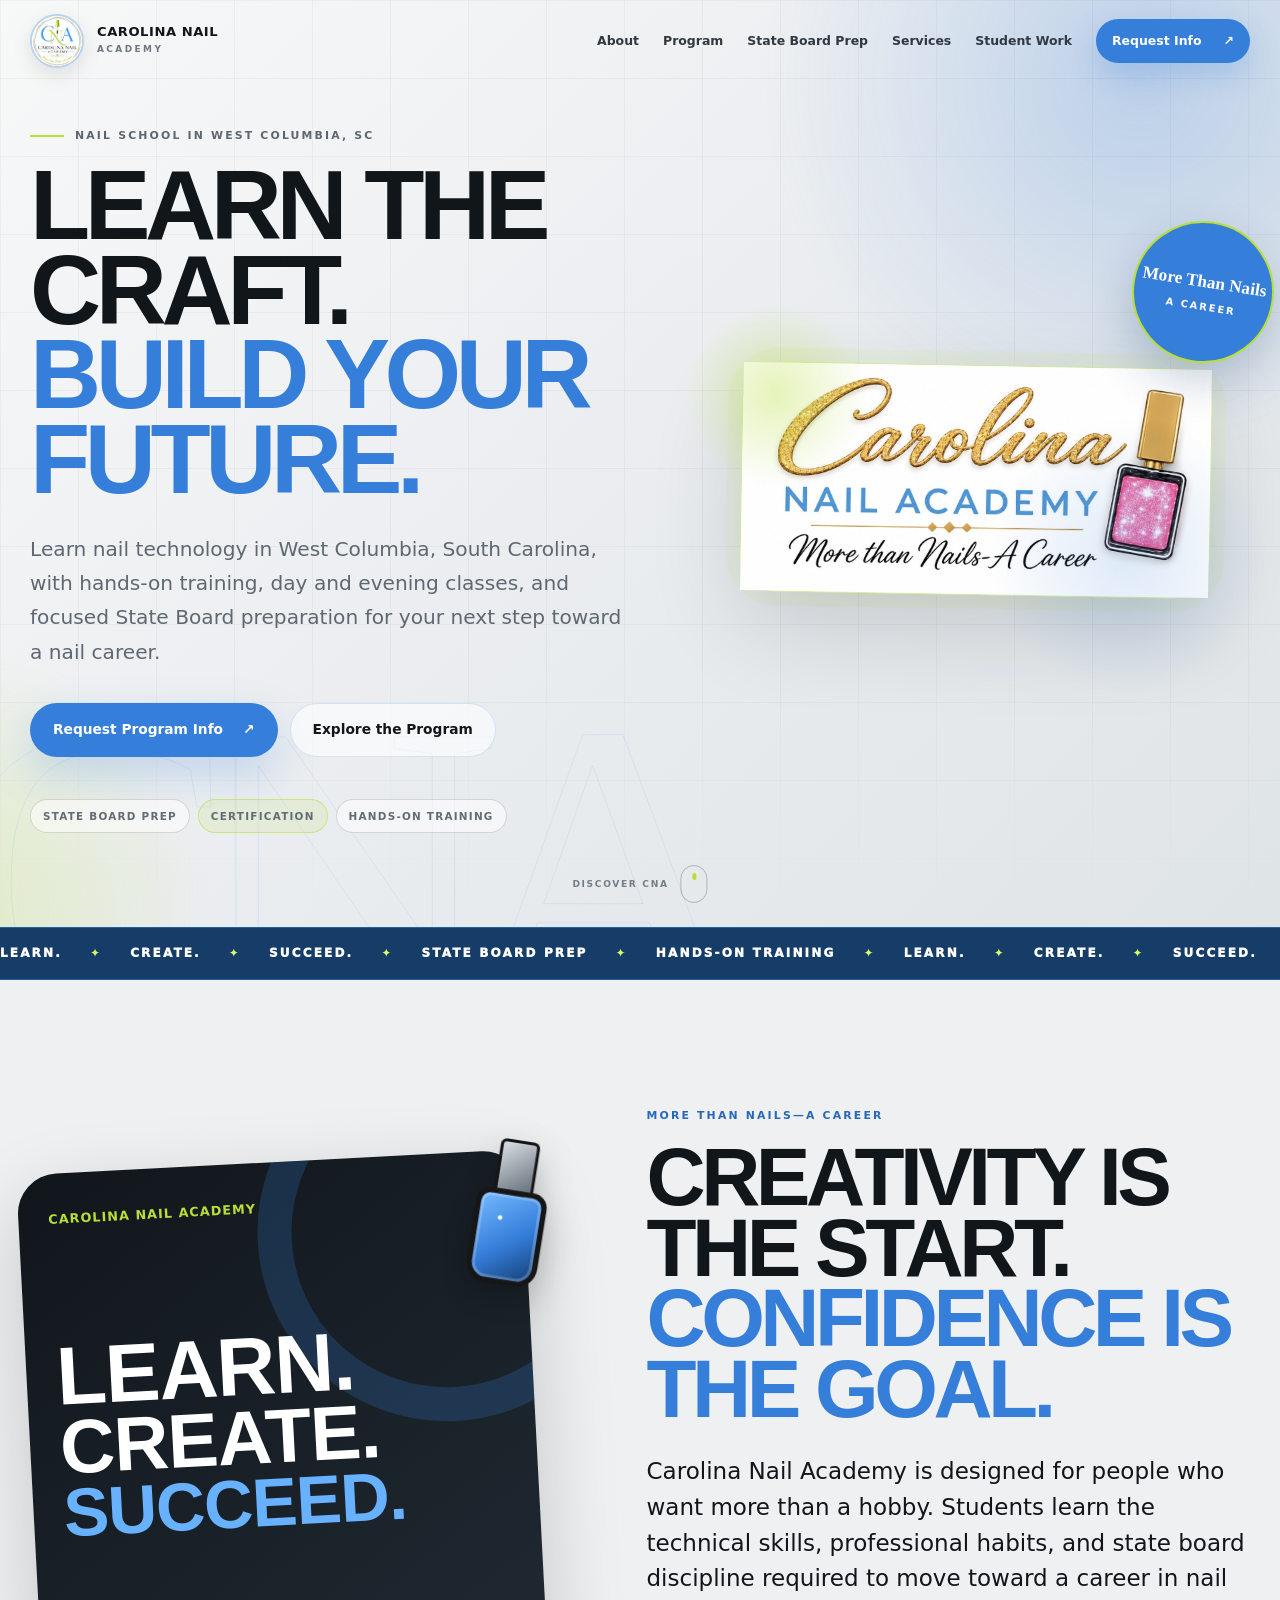
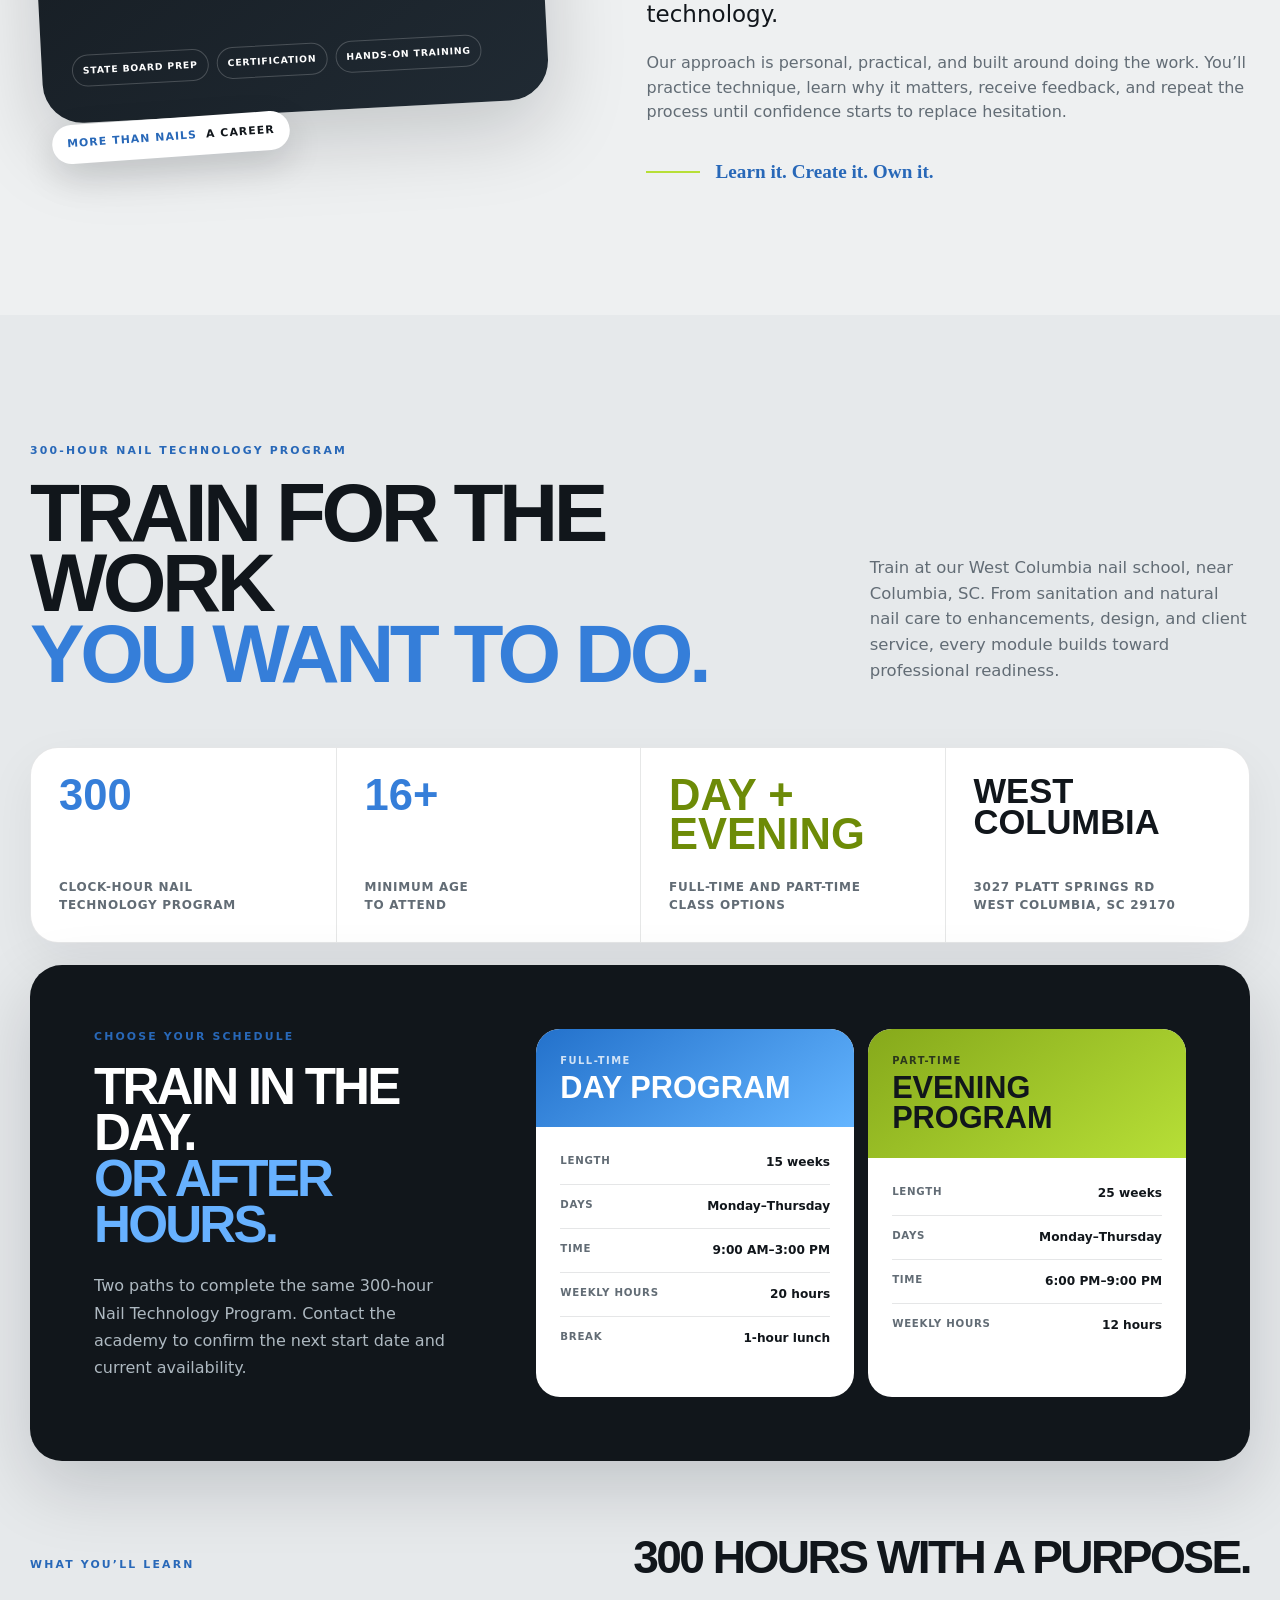
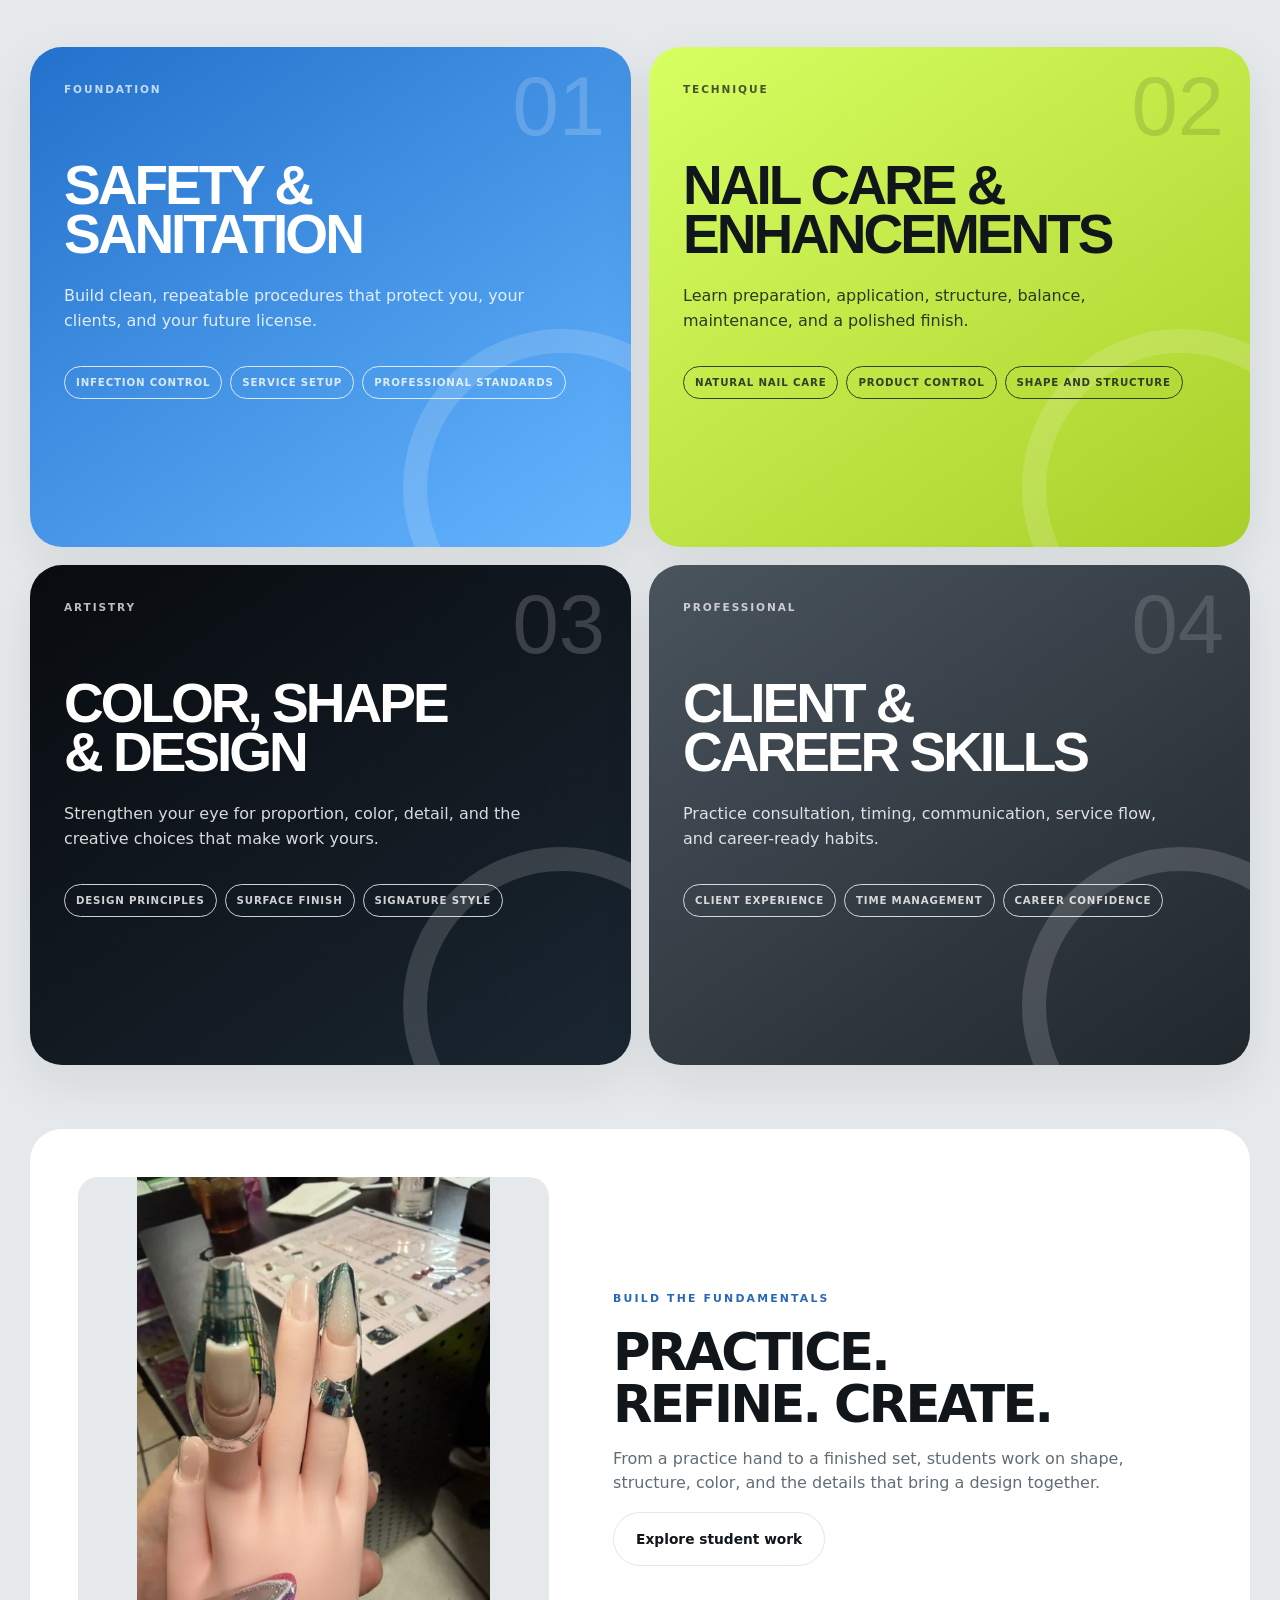
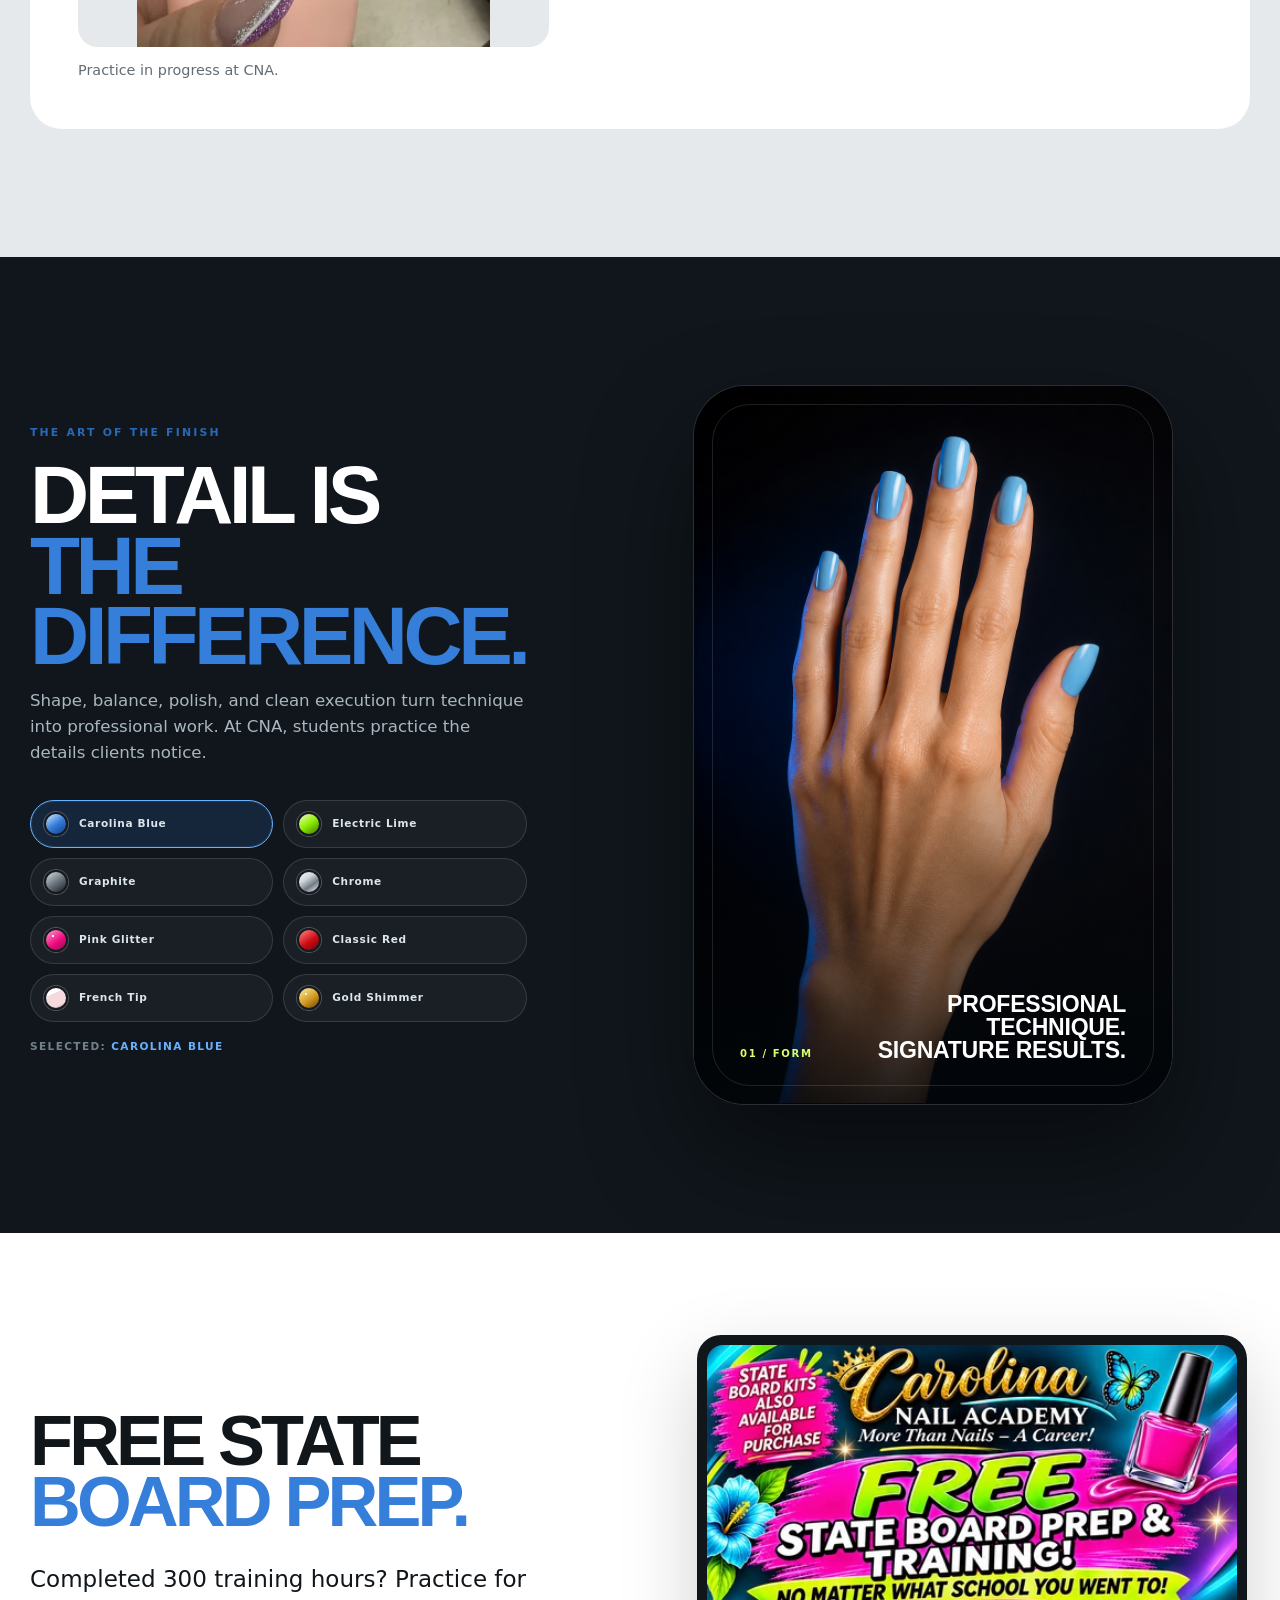
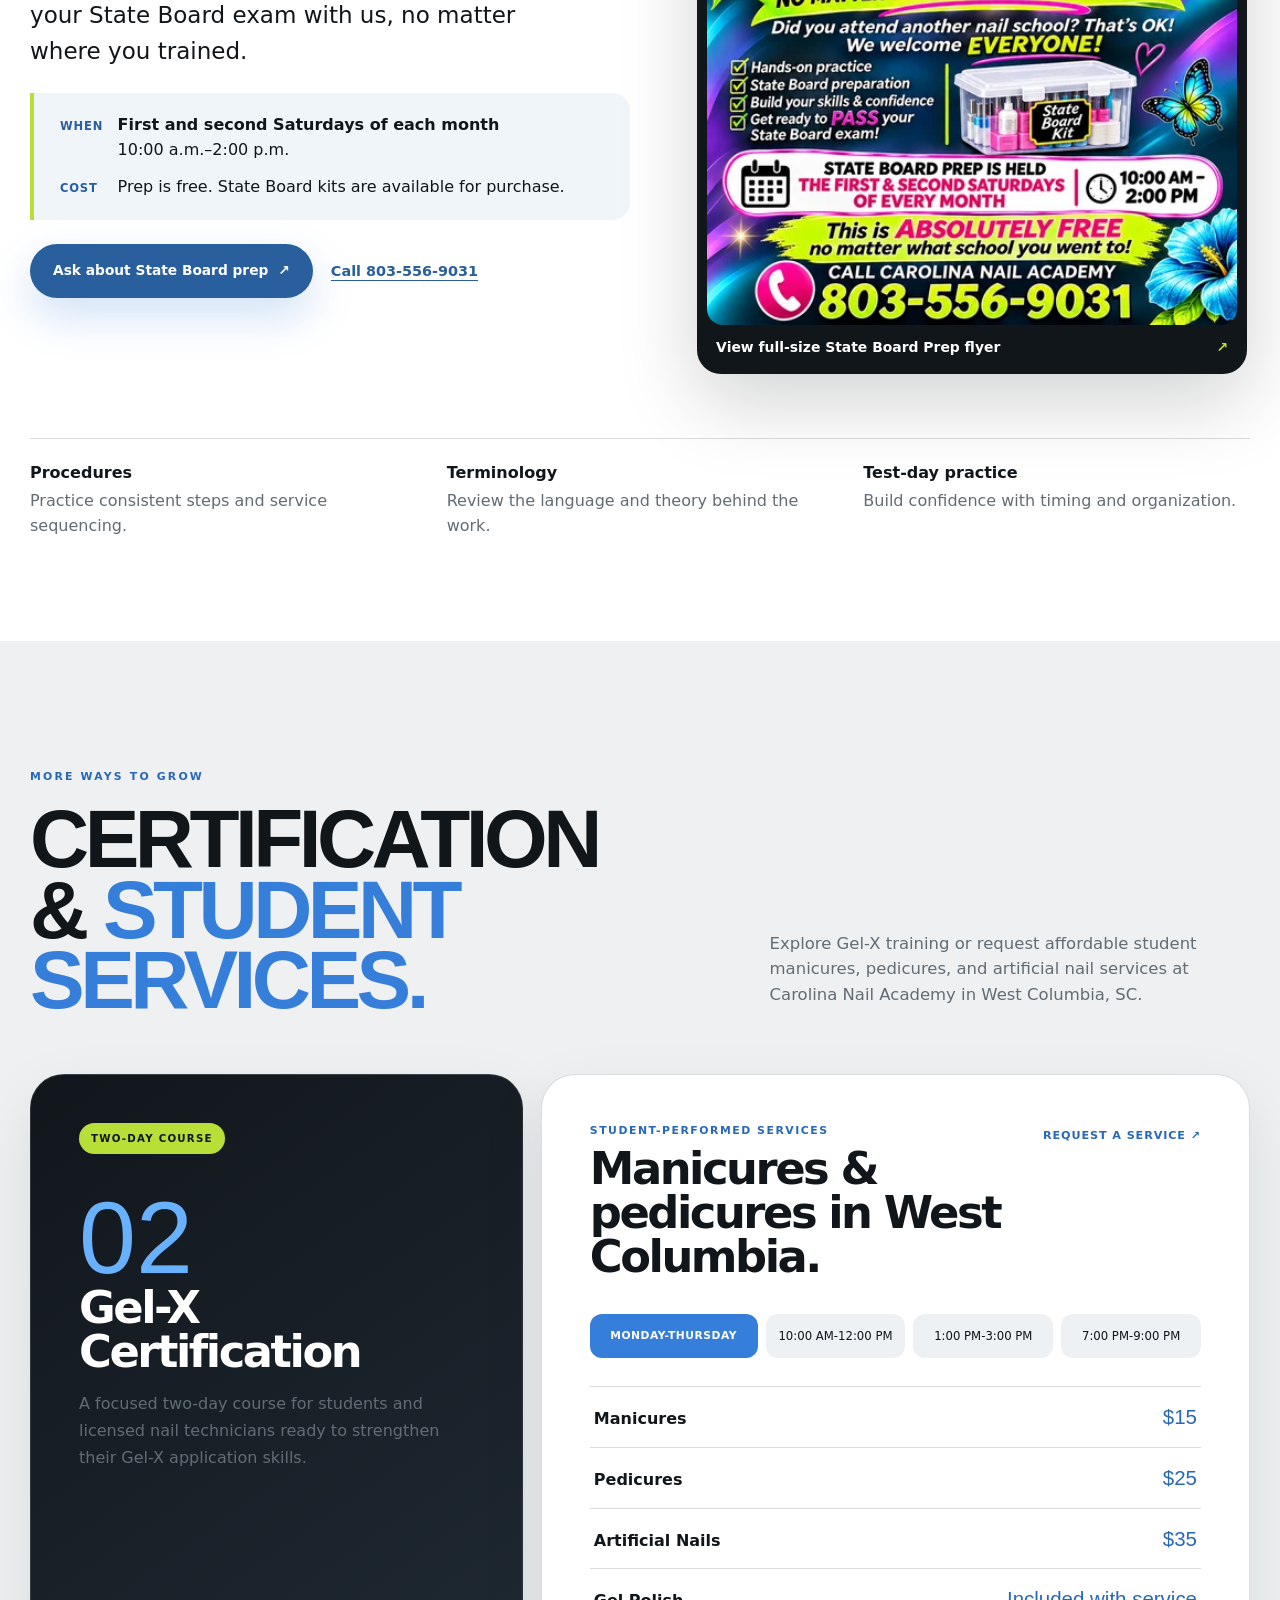
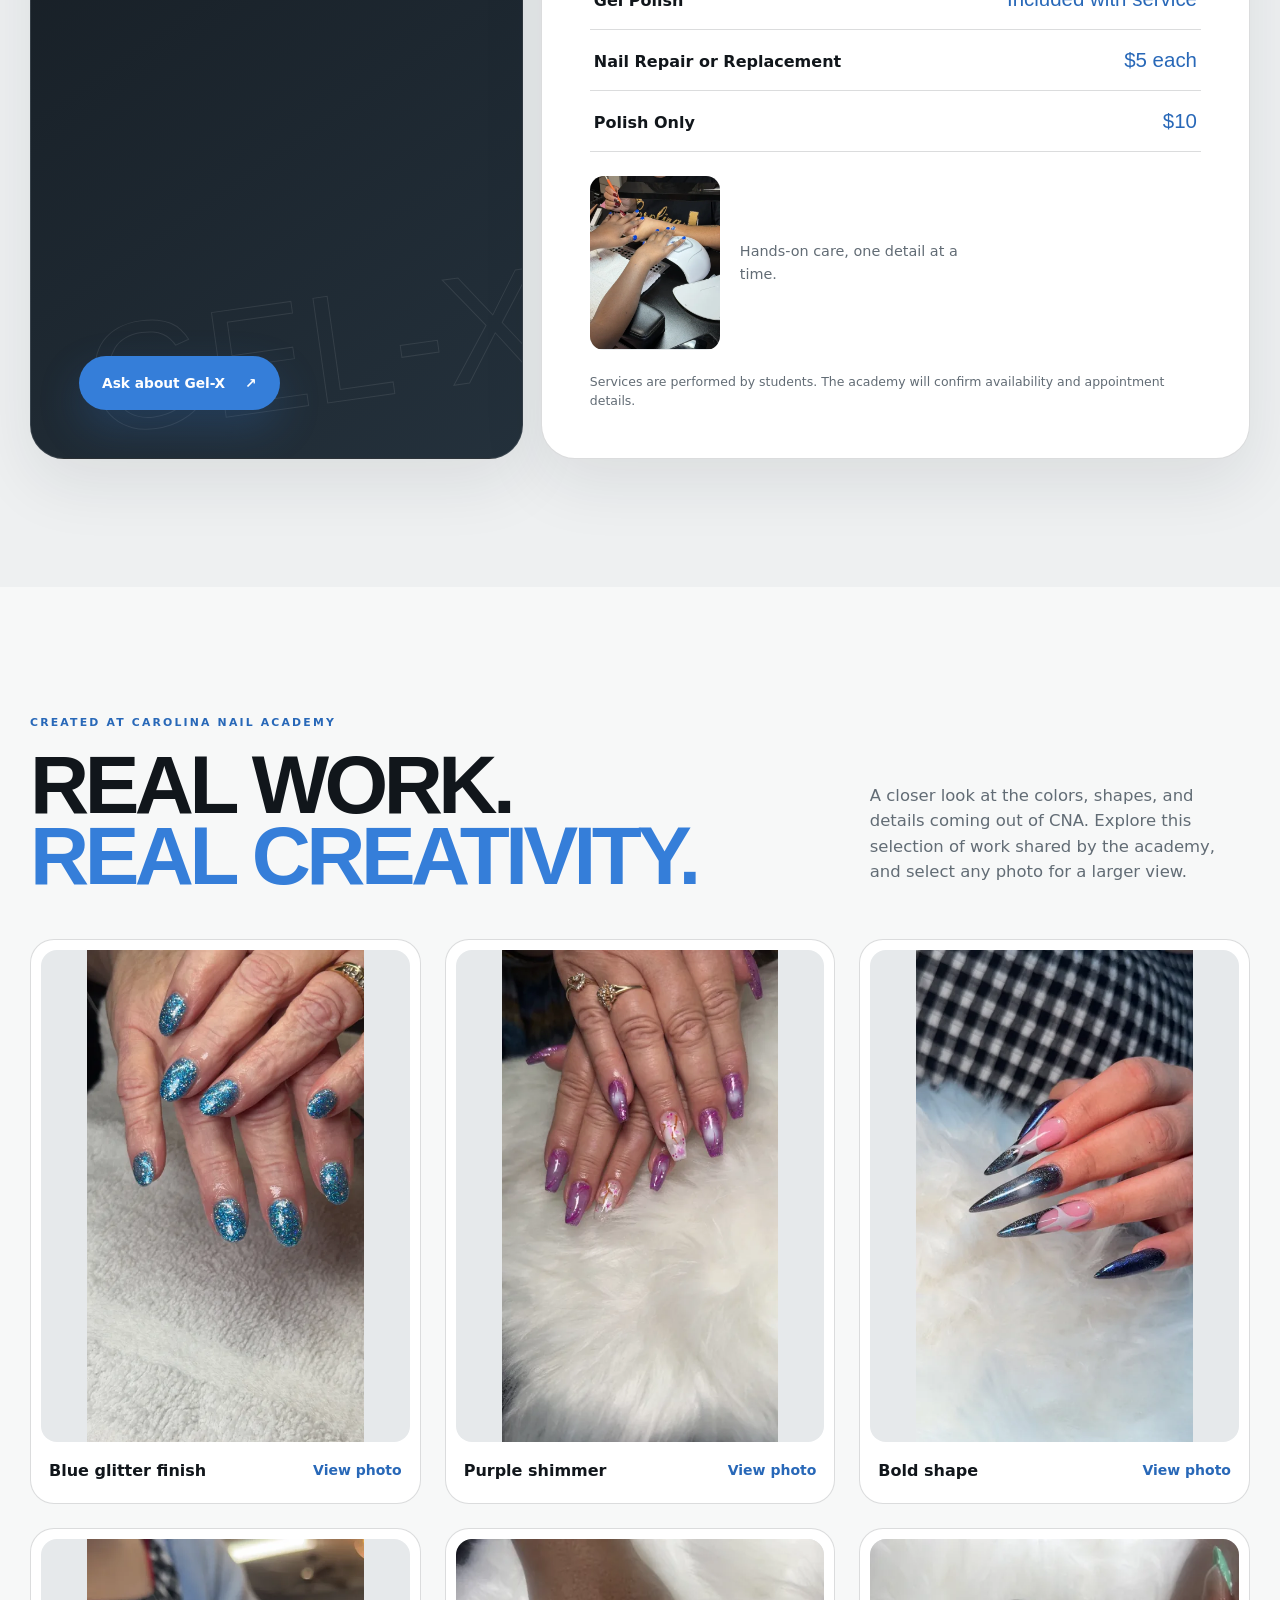
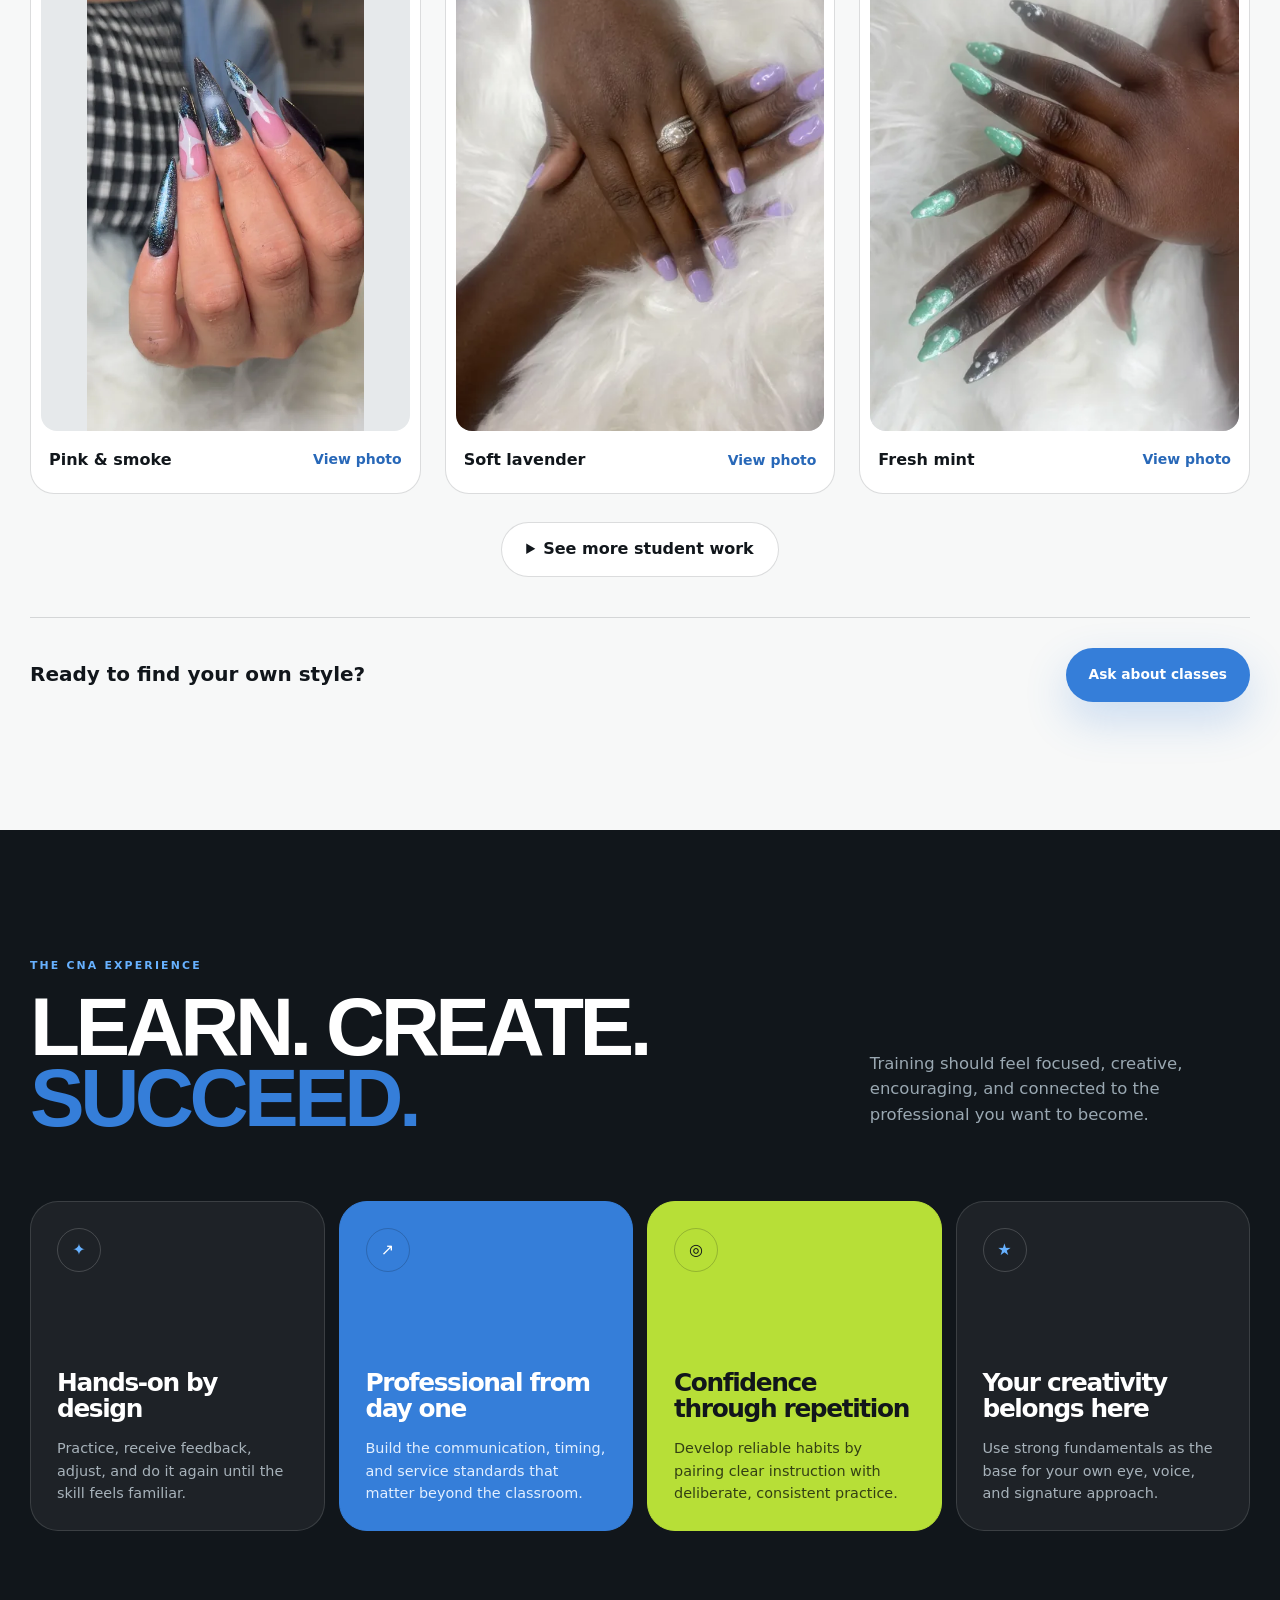
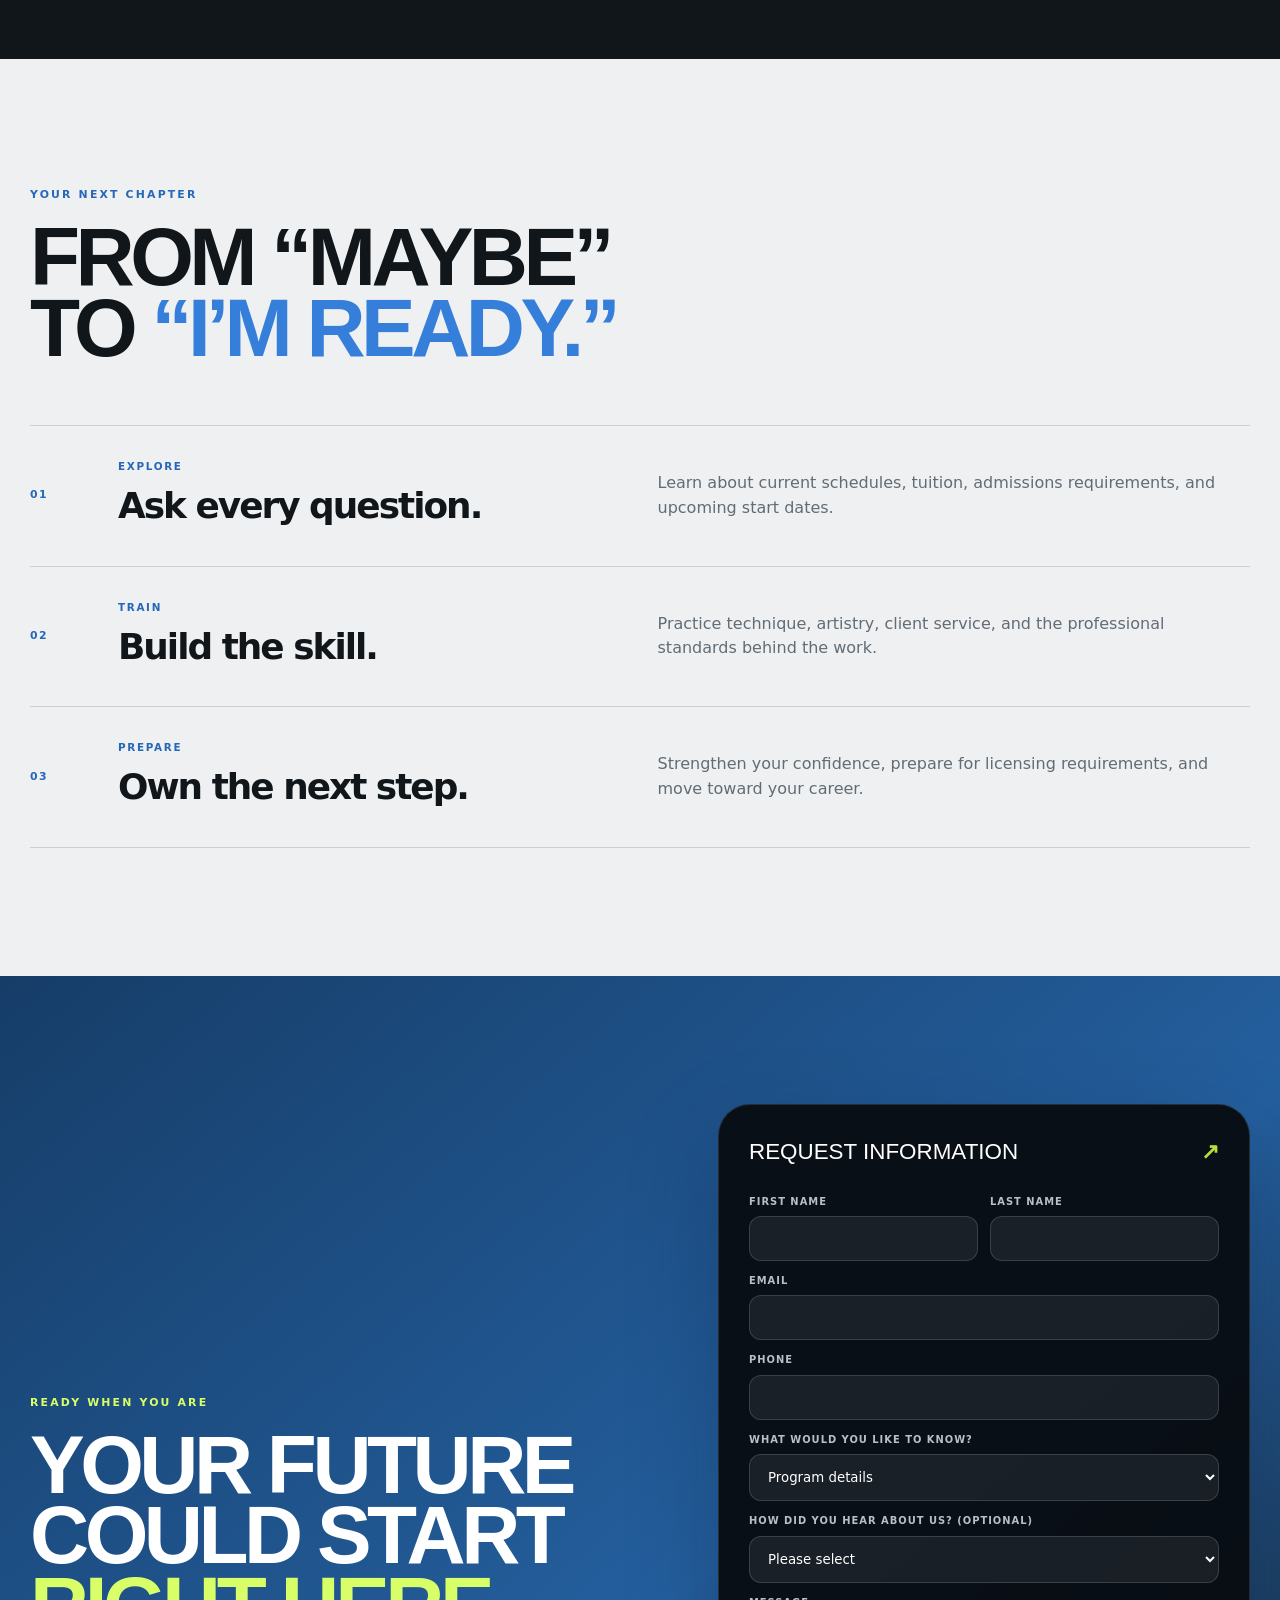
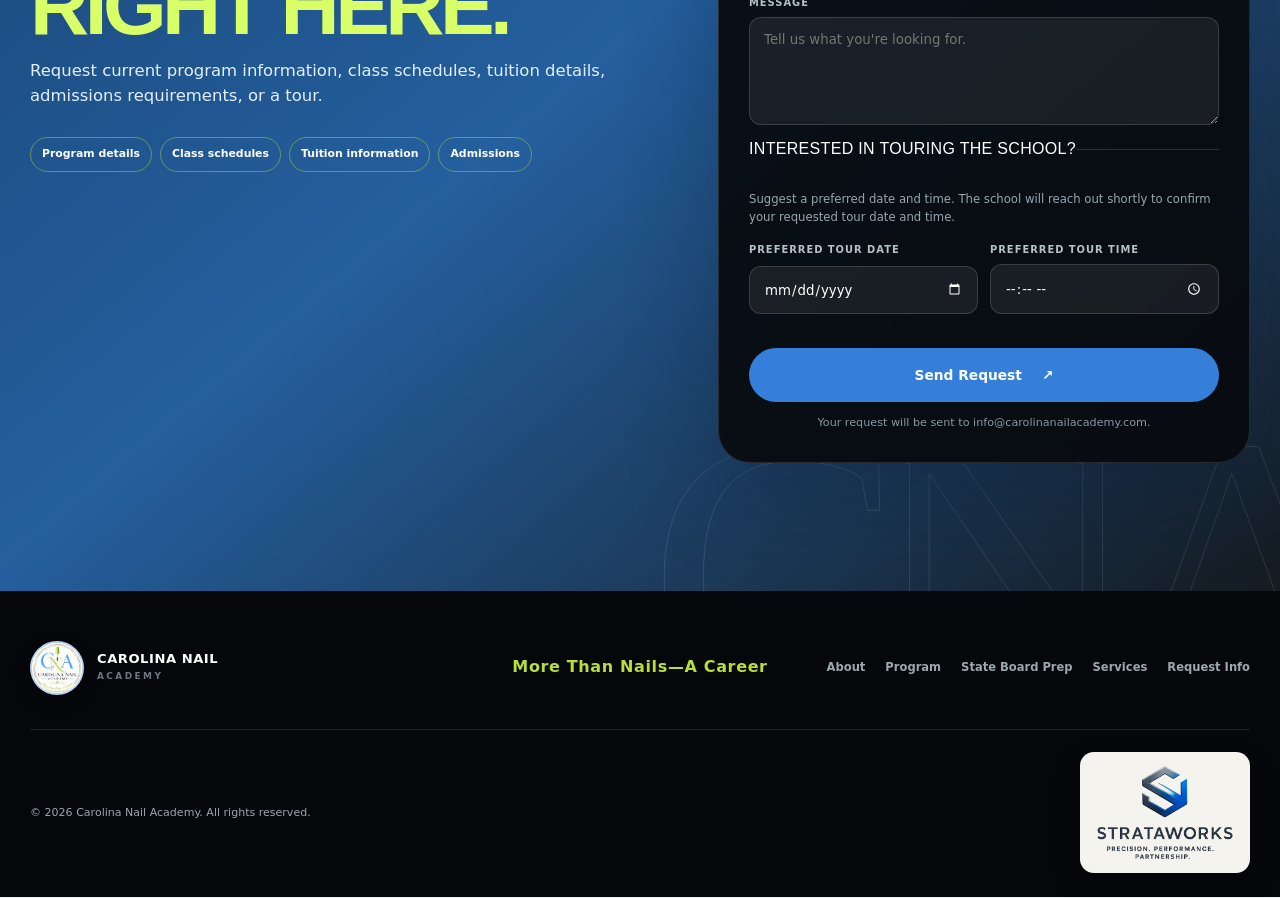
==== commit 22e1d859: "Feature academy State Board Prep flyer" ====
--- a/index.html
+++ b/index.html
@@ -123,7 +123,7 @@
     }
     </script>
     <link rel="icon" href="assets/cna-business-logo.jpg" type="image/jpeg" />
-    <link rel="stylesheet" href="styles.css?v=student-photos-20261120" />
+    <link rel="stylesheet" href="styles.css?v=state-board-prep-20261124" />
     <style>
       :root {
         --ink: #11161b;
@@ -473,7 +473,7 @@
         color: var(--lime);
       }
     </style>
-    <script defer="defer" src="script.js?v=referral-source"></script>
+    <script defer="defer" src="script.js?v=state-board-prep-20261124"></script>
   </head>
   <body>
     <a class="skip-link" href="#main">Skip to content</a>
@@ -881,64 +881,49 @@
           </figure>
         </div>
       </section>
-      <section class="section prep-section" id="board-prep">
+      <section class="section prep-section" id="board-prep" aria-labelledby="prep-heading">
         <div class="shell prep-grid">
-          <div class="prep-copy reveal">
-            <p class="eyebrow">State Board Preparation</p>
-            <h2>PREPARE WITH<br /><em>PURPOSE.</em></h2>
+          <div class="prep-copy">
+            <h2 id="prep-heading">Free State<br /><em>Board Prep.</em></h2>
             <p class="lead">
-              Technique matters. So does knowing how to organize, explain, and
-              perform under test-day expectations.
+              Completed 300 training hours? Practice for your State Board exam
+              with us, no matter where you trained.
             </p>
-            <div class="prep-open-callout">
-              <p>Free State Board Prep</p>
-              <strong
-                >Your 300 hours can come from any school or training
-                program.</strong
-              >
-              <span
-                >No matter where you completed your 300 training hours, you are
-                welcome here. Our free State Board preparation is designed to
-                help you feel confident, prepared, and ready to succeed on your
-                exams.</span
-              >
-              <a class="button button-pink" href="#contact"
-                >Ask about State Board prep <span aria-hidden="true">↗</span></a
-              >
-            </div>
-            <div class="prep-list">
+            <dl class="prep-details">
               <div>
-                <span>01</span>
-                <p>
-                  <strong>Procedures</strong>Practice clean, consistent steps
-                  and service sequencing.
-                </p>
+                <dt>When</dt>
+                <dd>
+                  <strong>First and second Saturdays of each month</strong>
+                  <span>10:00 a.m.–2:00 p.m.</span>
+                </dd>
               </div>
               <div>
-                <span>02</span>
-                <p>
-                  <strong>Terminology</strong>Strengthen the language and theory
-                  behind the work.
-                </p>
+                <dt>Cost</dt>
+                <dd>Prep is free. State Board kits are available for purchase.</dd>
               </div>
-              <div>
-                <span>03</span>
-                <p>
-                  <strong>Test-Day Discipline</strong>Build organization,
-                  timing, and confidence through repetition.
-                </p>
-              </div>
-            </div>
-          </div>
-          <div class="prep-visual reveal">
+            </dl>
+            <div class="prep-actions">
+              <a class="button button-pink" href="#contact" data-interest="State Board preparation">
+                Ask about State Board prep <span aria-hidden="true">↗</span>
+              </a>
+              <a class="prep-phone" href="tel:+18035569031">Call 803-556-9031</a>
+            </div>
+          </div>
+          <a class="prep-flyer" href="assets/cna-state-board-prep-1199.webp">
             <img
-              src="assets/cna-message-board.jpg"
-              alt="Carolina Nail Academy: State Board Prep, Certification, Hands-On Training"
+              src="assets/cna-state-board-prep-720.webp"
+              srcset="assets/cna-state-board-prep-480.webp 480w, assets/cna-state-board-prep-720.webp 720w, assets/cna-state-board-prep-1199.webp 1199w"
+              sizes="(max-width: 540px) calc(100vw - 50px), (max-width: 820px) 500px, (max-width: 1264px) 43vw, 525px"
+              width="720" height="788" loading="lazy" decoding="async"
+              alt=""
             />
-            <div class="prep-seal">
-              <strong>READY</strong><span>FOR WHAT'S NEXT</span>
-            </div>
-          </div>
+            <span>View full-size State Board Prep flyer <span aria-hidden="true">↗</span></span>
+          </a>
+          <ul class="prep-topics">
+            <li><strong>Procedures</strong>Practice consistent steps and service sequencing.</li>
+            <li><strong>Terminology</strong>Review the language and theory behind the work.</li>
+            <li><strong>Test-day practice</strong>Build confidence with timing and organization.</li>
+          </ul>
         </div>
       </section>
       <section
--- a/styles.css
+++ b/styles.css
@@ -185,25 +185,26 @@
 .studio-photo figcaption span { color: var(--lime-bright); font-size: .63rem; font-weight: 900; letter-spacing: .16em; text-transform: uppercase; }
 .studio-photo figcaption strong { max-width: 260px; color: #fff; font-family: var(--display); font-size: clamp(1.15rem, 1.8vw, 1.75rem); line-height: 1; letter-spacing: -.01em; text-align: right; text-transform: uppercase; }
 
-.prep-section { overflow: hidden; background: var(--white); }
-.prep-grid { display: grid; grid-template-columns: 1.04fr .96fr; align-items: center; gap: clamp(52px, 8vw, 105px); }
-.prep-copy > p:not(.eyebrow) { max-width: 670px; }
-.prep-open-callout { max-width: 690px; margin-top: 30px; padding: 24px 26px; display: grid; gap: 10px; border-left: 6px solid var(--lime); border-radius: 0 24px 24px 0; background: linear-gradient(135deg, #edf5fb, #f4f8df); box-shadow: 0 18px 44px rgba(23,55,87,.09); }
-.prep-open-callout > p { margin: 0; color: #2868b8; font-size: .68rem; font-weight: 900; letter-spacing: .14em; text-transform: uppercase; }
-.prep-open-callout > strong { max-width: 590px; font-family: var(--display); font-size: clamp(1.35rem, 2vw, 1.8rem); line-height: 1.15; text-transform: uppercase; }
-.prep-open-callout > span { color: var(--muted); line-height: 1.65; }
-.prep-open-callout .button { width: fit-content; margin-top: 8px; }
-.prep-list { margin-top: 42px; border-top: 1px solid var(--line); }
-.prep-list > div { display: grid; grid-template-columns: 46px 1fr; gap: 18px; padding: 24px 0; border-bottom: 1px solid var(--line); }
-.prep-list span { color: #2667b8; font-size: .68rem; font-weight: 900; letter-spacing: .14em; }
-.prep-list p { margin: 0; color: var(--muted); }
-.prep-list strong { display: block; margin-bottom: 4px; color: var(--ink); font-size: 1.05rem; }
-.prep-visual { position: relative; min-height: 580px; display: grid; place-items: center; }
-.prep-visual::before { content: ""; position: absolute; inset: 20px 0 0 30px; border-radius: 36px; background: var(--blue); transform: rotate(4deg); }
-.prep-visual img { position: relative; z-index: 2; width: 90%; border: 10px solid #252a2e; box-shadow: var(--shadow); transform: rotate(-3deg); }
-.prep-seal { position: absolute; z-index: 4; right: -14px; bottom: 20px; width: 145px; height: 145px; display: grid; place-content: center; border-radius: 50%; background: var(--lime); color: var(--ink); text-align: center; transform: rotate(8deg); box-shadow: 0 20px 45px rgba(20,40,5,.25); }
-.prep-seal strong { font-family: var(--display); font-size: 1.5rem; }
-.prep-seal span { font-size: .56rem; font-weight: 900; letter-spacing: .12em; }
+.prep-section { overflow: hidden; padding-block: clamp(66px, 8vw, 115px); scroll-margin-top: 0; background: var(--white); }
+.prep-grid { display: grid; grid-template-columns: minmax(0, 1.08fr) minmax(0, 1fr); align-items: center; gap: clamp(30px, 5vw, 76px); }
+.prep-copy h2 { font-size: clamp(2.4rem, 5.5vw, 5.3rem); }
+.prep-copy .lead { max-width: 37ch; }
+.prep-details { display: grid; gap: 12px; margin: 24px 0; padding: 20px clamp(14px, 2.2vw, 26px); border-left: 4px solid var(--lime); border-radius: 0 18px 18px 0; background: #f0f5fa; }
+.prep-details > div { display: grid; grid-template-columns: 3.1rem minmax(0, 1fr); align-items: baseline; gap: 8px; }
+.prep-details dt { color: #285f9c; font-size: .72rem; font-weight: 900; letter-spacing: .07em; text-transform: uppercase; }
+.prep-details dd { margin: 0; }
+.prep-details dd span { display: block; }
+.prep-actions { display: flex; flex-wrap: wrap; align-items: center; gap: 10px 18px; }
+.prep-actions .button { gap: 10px; text-align: center; }
+.prep-actions .button-pink:not(:hover) { background: #285f9c; }
+.prep-phone { display: inline-flex; align-items: center; min-height: 44px; color: #285f9c; font-size: .9rem; font-weight: 800; text-decoration: underline; text-underline-offset: 4px; }
+.prep-flyer { display: block; align-self: center; width: min(550px, 100%); margin-inline: auto; padding: 10px; border-radius: 24px; background: var(--ink); color: var(--white); box-shadow: var(--shadow); }
+.prep-flyer img { width: 100%; height: auto; border-radius: 16px; }
+.prep-flyer > span { display: flex; justify-content: space-between; align-items: center; gap: 10px; padding: 12px 9px 5px; font-size: .87rem; font-weight: 800; }
+.prep-flyer:hover > span { text-decoration: underline; text-underline-offset: 4px; }
+.prep-flyer > span span { color: var(--lime); }
+.prep-topics { grid-column: 1 / -1; display: grid; grid-template-columns: repeat(3, minmax(0, 1fr)); gap: 18px 30px; margin: 0; padding: 22px 0 0; border-top: 1px solid var(--line); list-style: none; color: var(--muted); }
+.prep-topics strong { display: block; margin-bottom: 4px; color: var(--ink); }
 
 .offer-section { overflow: hidden; background: var(--paper); }
 .offer-heading { display: grid; grid-template-columns: 1.15fr .85fr; align-items: end; gap: clamp(35px, 7vw, 90px); }
@@ -301,13 +302,12 @@
 
 @media (max-width: 1060px) {
   .site-nav { gap: 15px; }
-  .hero-grid, .about-grid, .studio-grid, .prep-grid, .contact-grid { grid-template-columns: 1fr; }
+  .hero-grid, .about-grid, .studio-grid, .contact-grid { grid-template-columns: 1fr; }
   .hero-copy { padding-top: 30px; }
   .hero-visual { width: min(720px, 100%); min-height: 620px; margin-inline: auto; }
   .about-art { width: min(650px, 100%); margin-inline: auto; }
   .studio-copy { max-width: 760px; }
   .studio-photo { width: min(480px, 100%); margin-inline: auto; }
-  .prep-visual { width: min(650px, 100%); margin-inline: auto; }
   .offer-grid { grid-template-columns: 1fr; }
   .certification-card { min-height: 500px; }
   .experience-grid { grid-template-columns: repeat(2, 1fr); }
@@ -318,6 +318,9 @@
 @media (max-width: 820px) {
   .shell { width: min(100% - 30px, 1220px); }
   .section { padding: 82px 0; }
+  .prep-section { padding: 52px 0 68px; }
+  .prep-grid { grid-template-columns: minmax(0, 1fr); }
+  .prep-copy, .prep-topics { width: min(550px, 100%); margin-inline: auto; }
   .nav-shell { min-height: 72px; }
   .brand-name strong { font-size: .75rem; }
   .menu-toggle { display: block; }
@@ -374,10 +377,11 @@
   .studio-photo::after { inset: 12px; border-radius: 25px; }
   .studio-photo figcaption { right: 24px; bottom: 24px; left: 24px; align-items: start; flex-direction: column; gap: 8px; }
   .studio-photo figcaption strong { max-width: 190px; font-size: 1.1rem; text-align: left; }
-  .prep-visual { min-height: 440px; }
-  .prep-seal { width: 116px; height: 116px; }
-  .prep-open-callout { padding: 22px; }
-  .prep-open-callout .button { width: 100%; }
+  .prep-grid { row-gap: 22px; }
+  .prep-copy .lead { margin: 20px 0 0; }
+  .prep-details { margin: 18px 0; padding-block: 16px; }
+  .prep-actions { row-gap: 3px; }
+  .prep-topics { grid-template-columns: 1fr; }
   .offer-grid { margin-top: 38px; }
   .offer-heading h2 { font-size: clamp(2.1rem, 10.2vw, 2.55rem); }
   .offer-card { padding: 24px; border-radius: 26px; }
